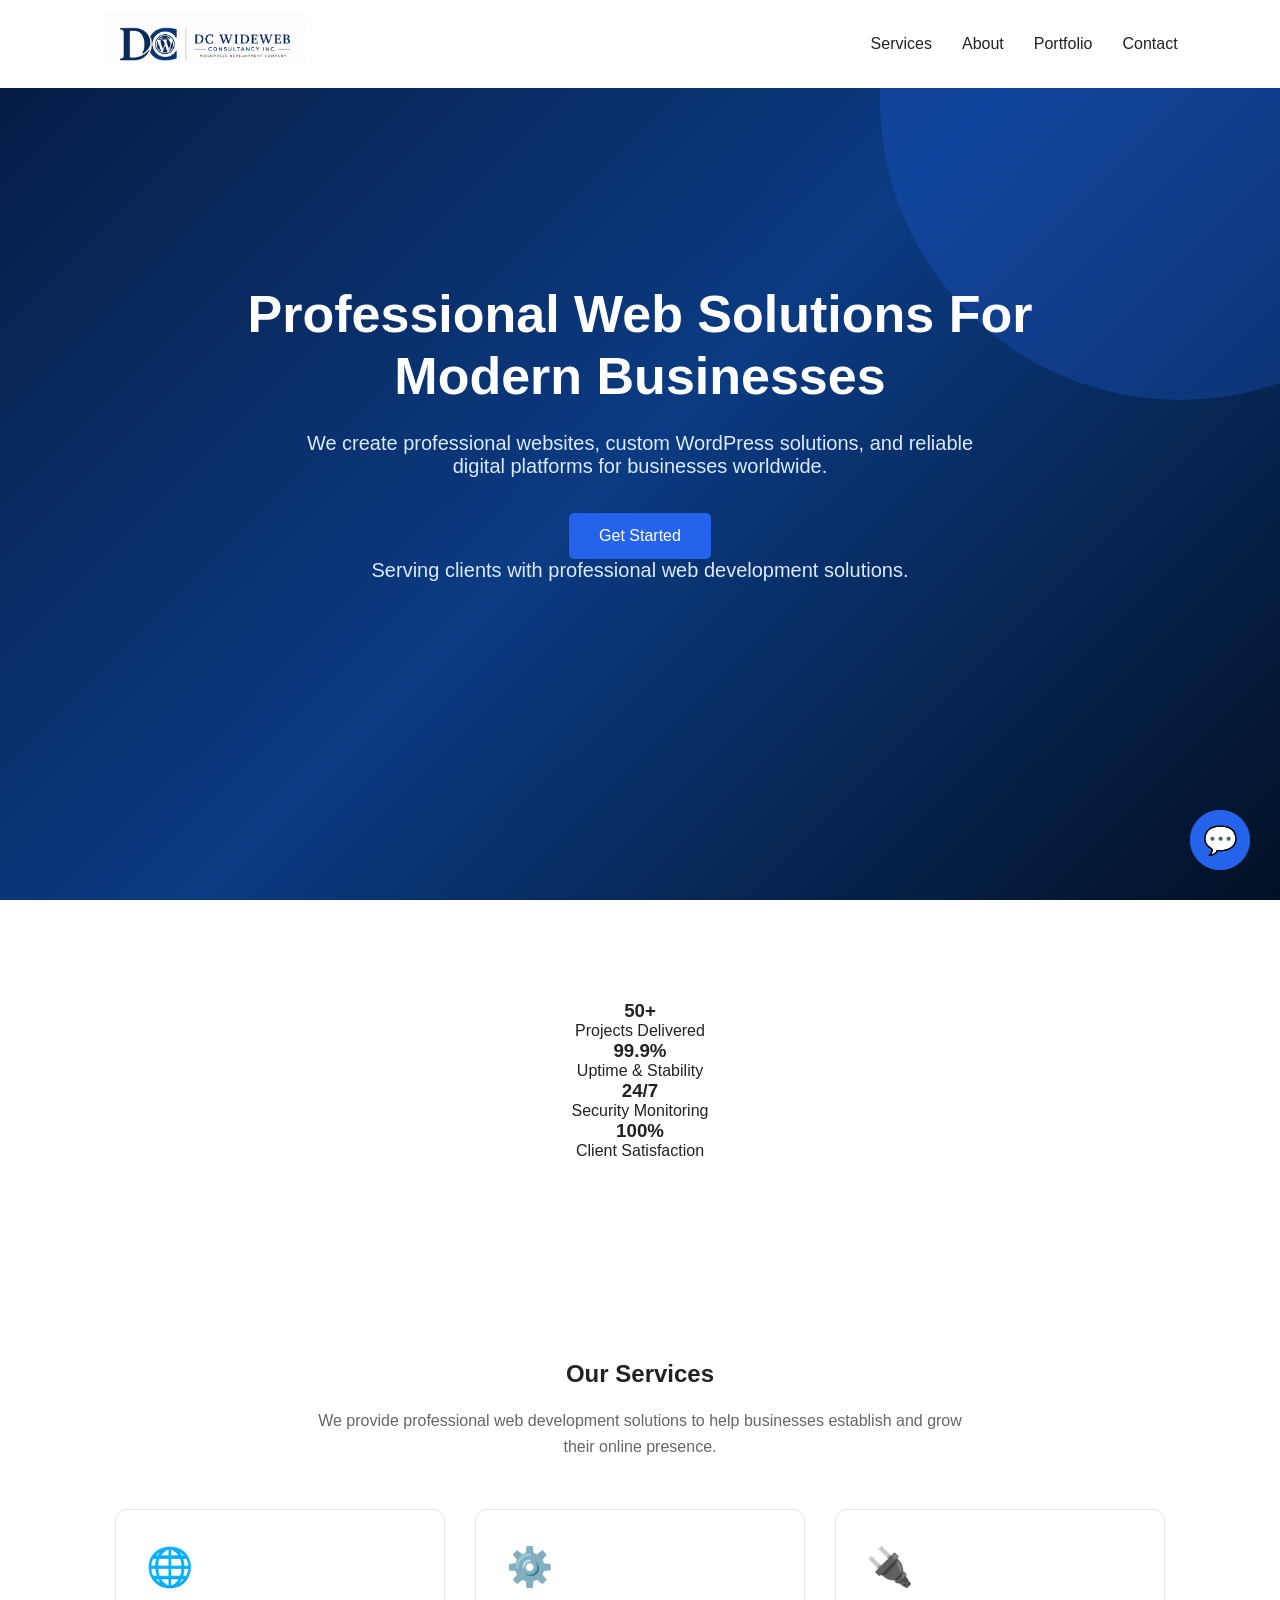
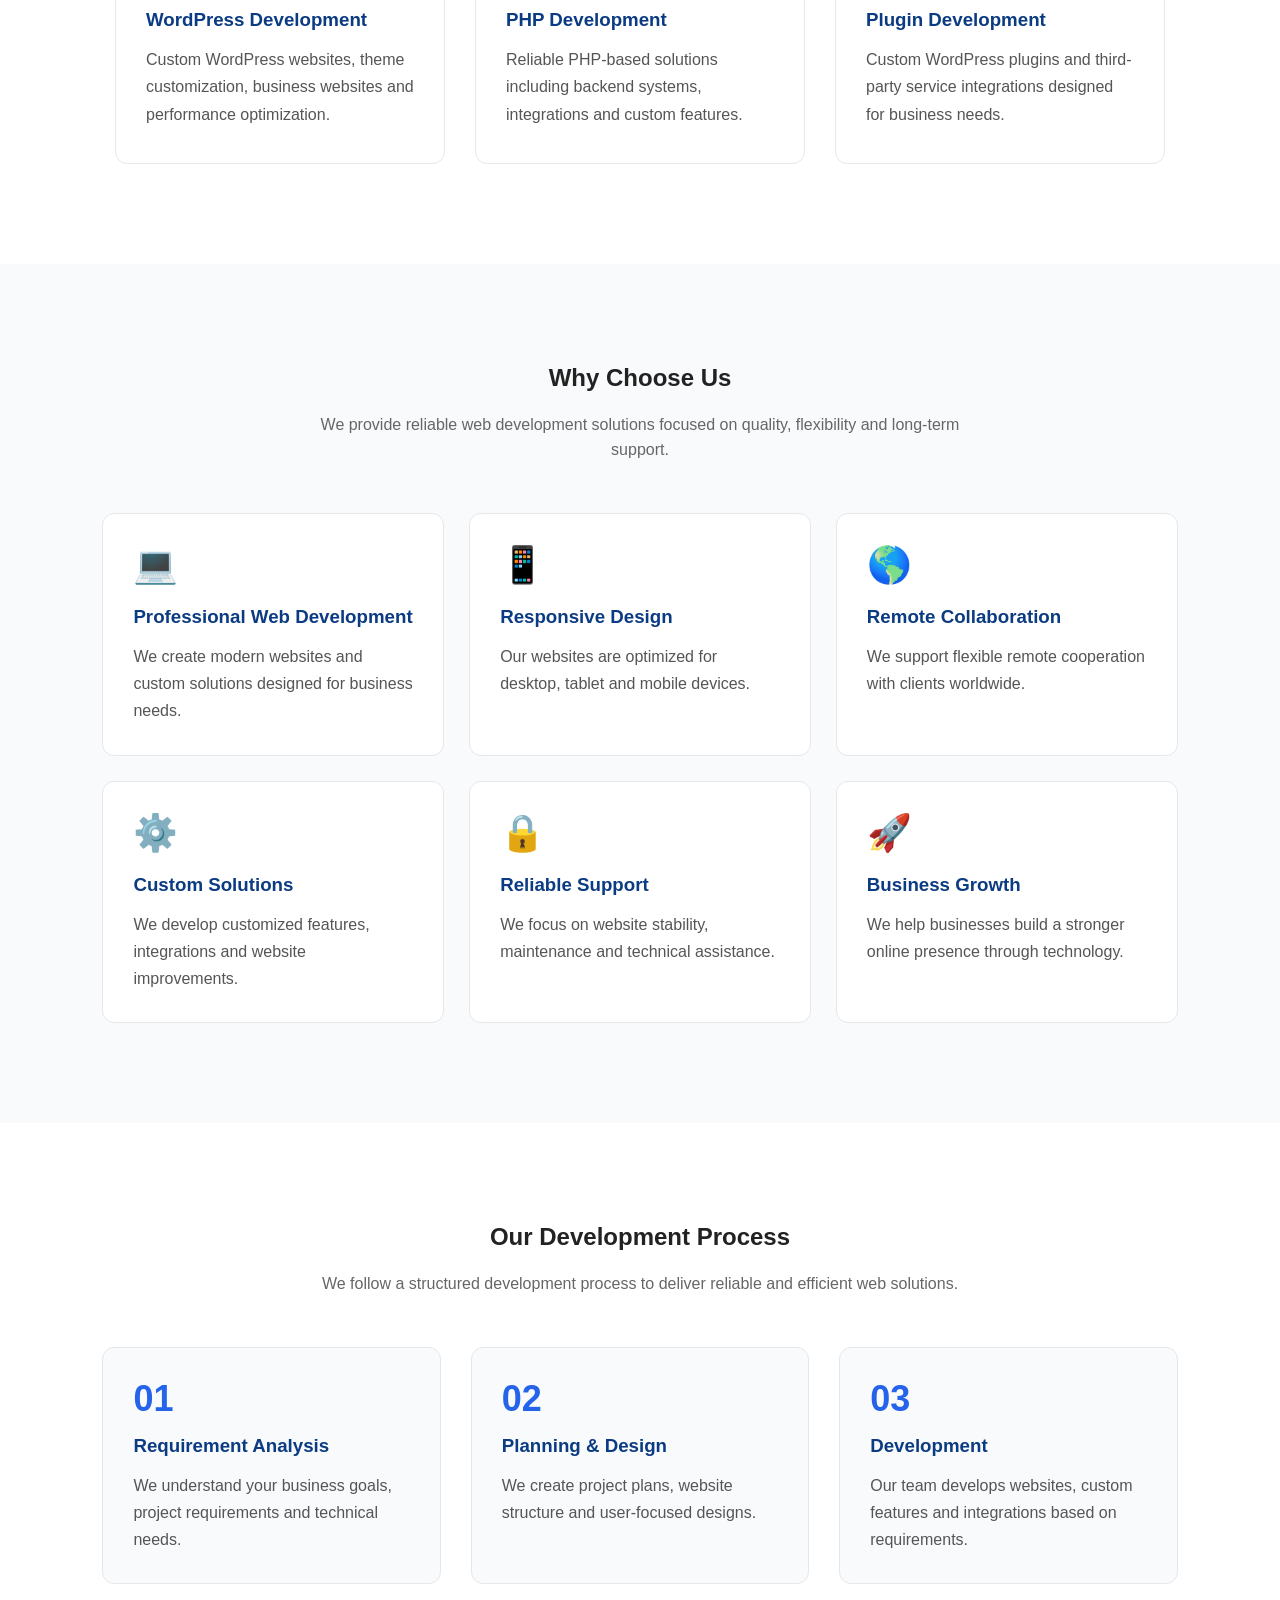
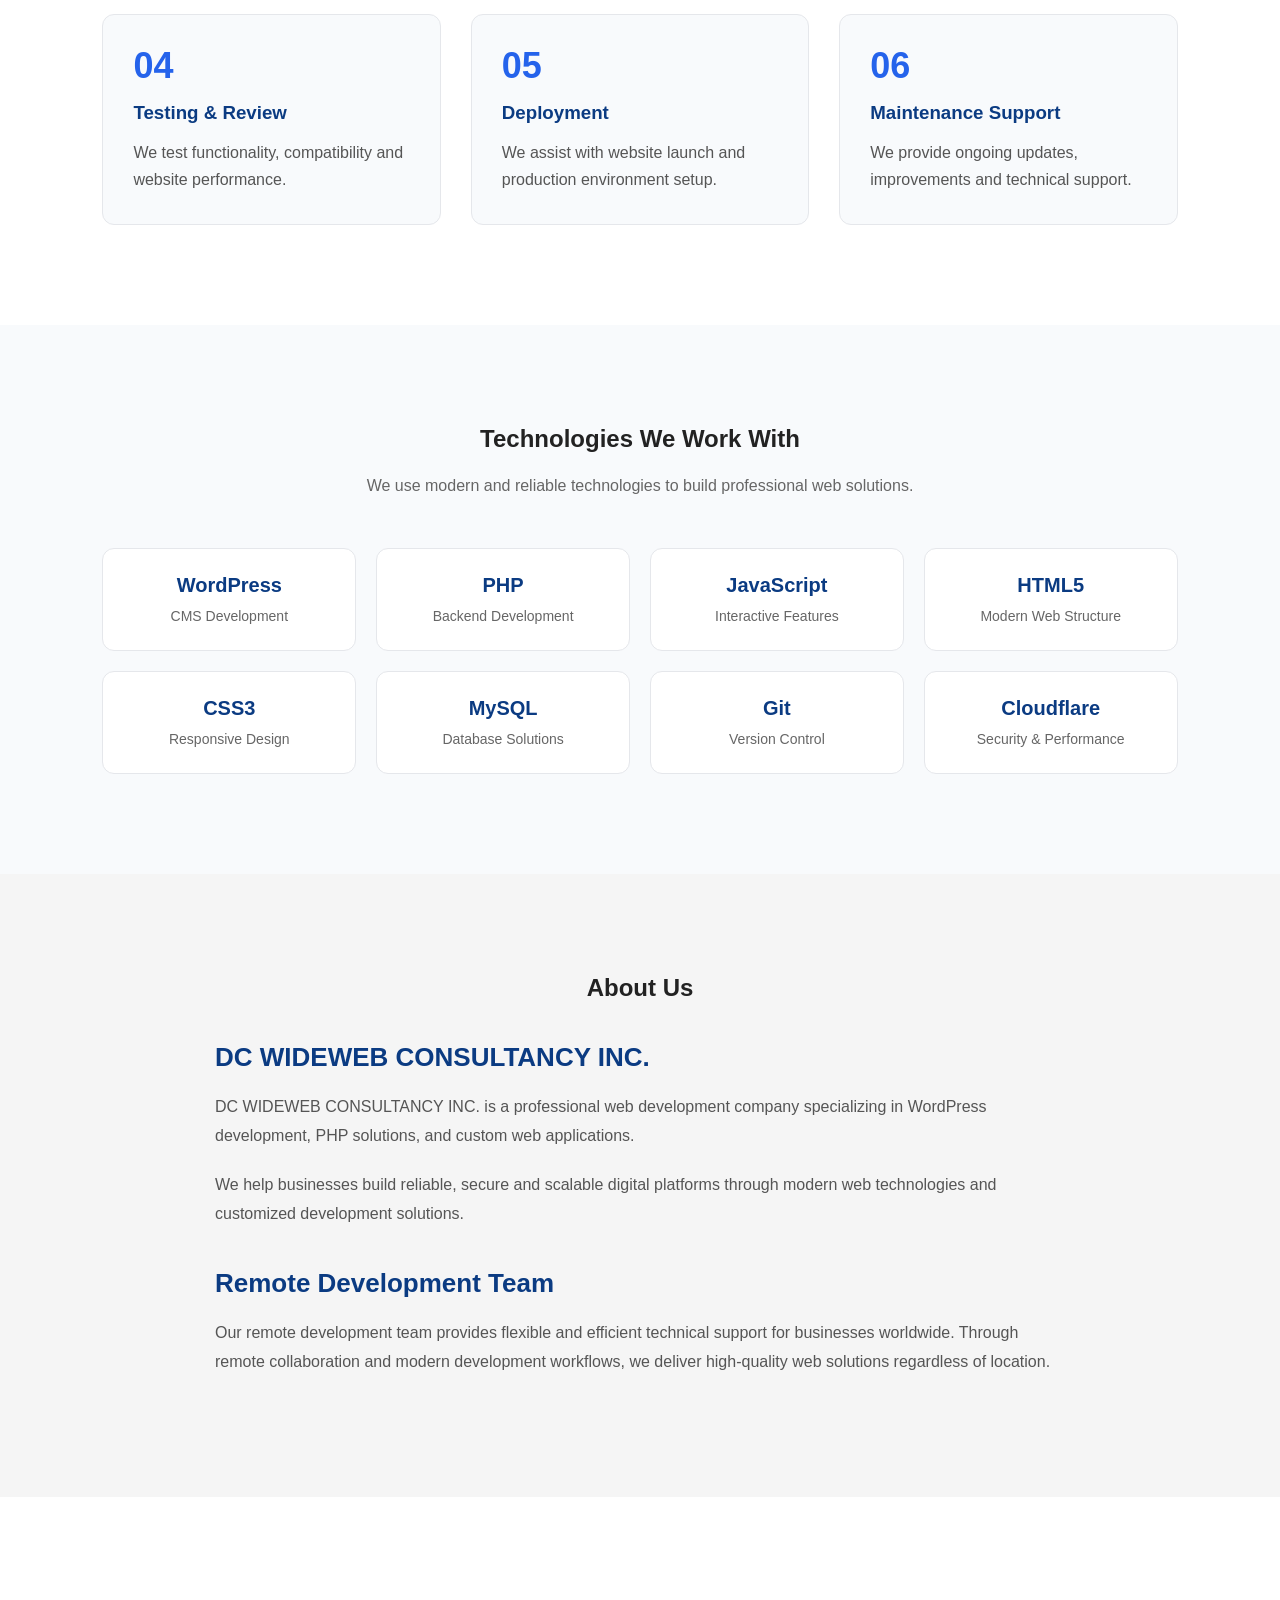
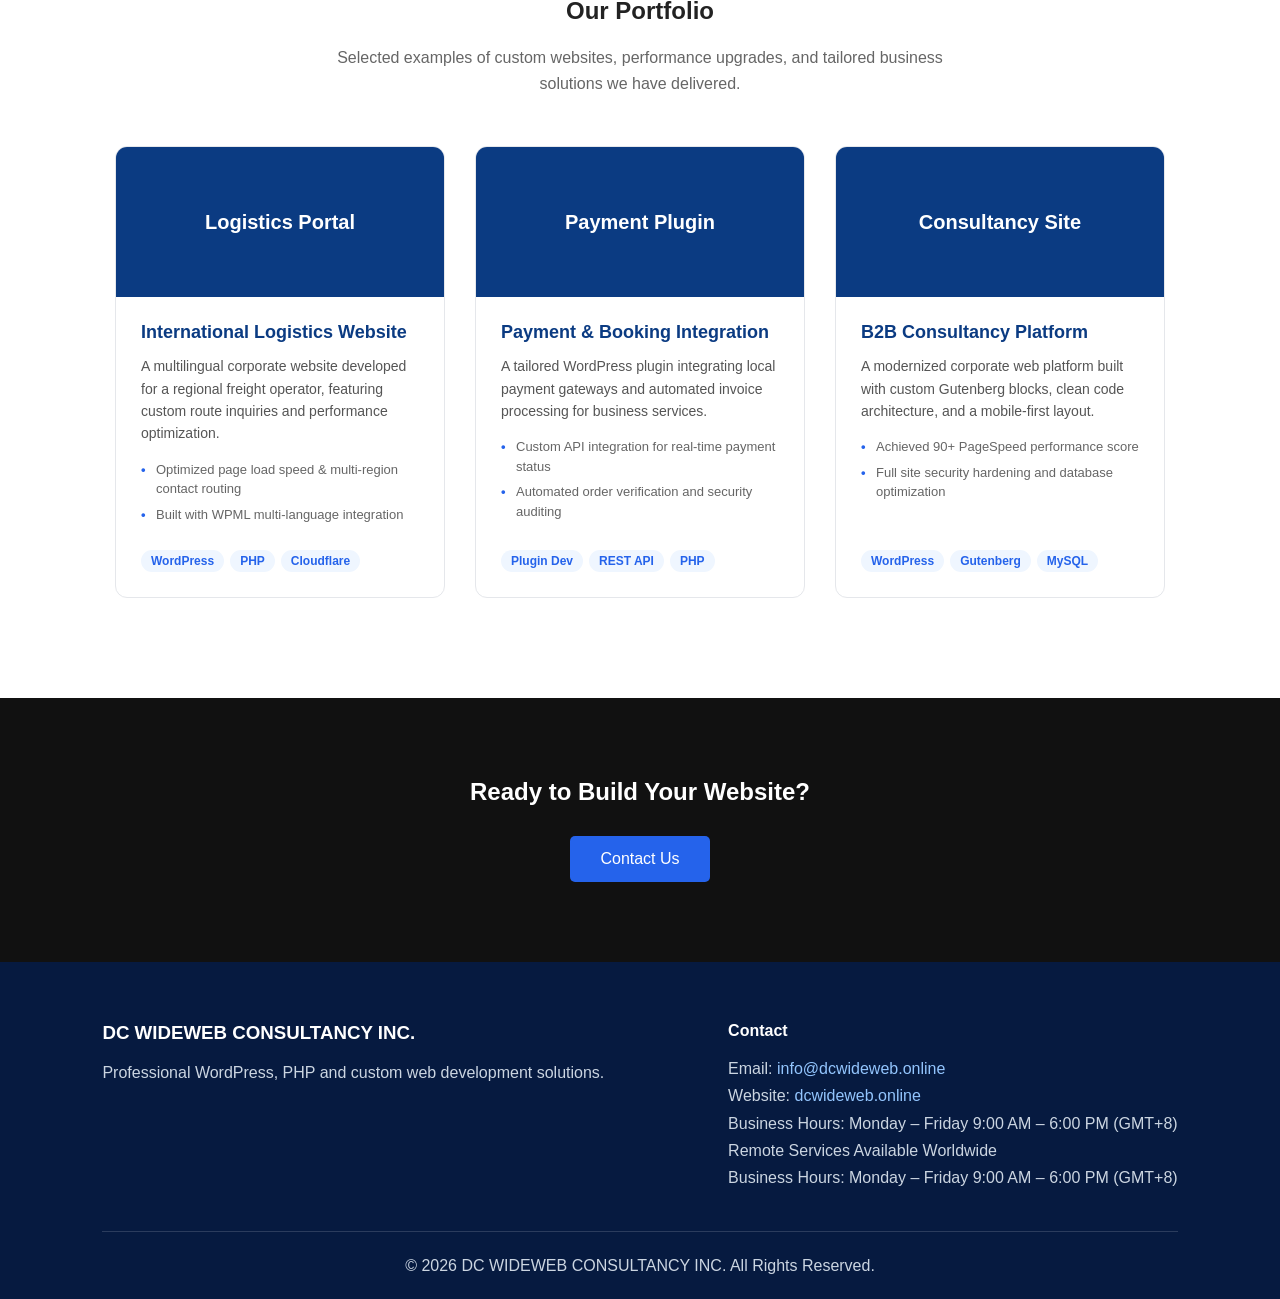
==== index.html @ d2bfaeb0 "Update index.html" ====
<!DOCTYPE html>
<html lang="en">
<head>
    <meta charset="UTF-8">
    <meta name="viewport" content="width=device-width, initial-scale=1.0">
    <title>DC WIDEWEB CONSULTANCY INC.</title>
    <link rel="icon" type="image/png" href="assets/favicon.png">
    <link rel="stylesheet" href="style.css?v=3">
</head>
<body>

    <!-- 聊天浮標按鈕 -->
    <button class="chat-button" onclick="toggleChat()" aria-label="Open Chat">💬</button>

    <!-- Chat Widget -->
    <div class="chat-box" id="chatBox">
        <div class="chat-header">
            DC WIDEWEB Support
            <span onclick="toggleChat()">&times;</span>
        </div>

        <div class="chat-body" id="chatBody">
            <div class="message bot">
                Hello! 👋<br>Welcome to DC WIDEWEB CONSULTANCY. How can we help you today?
            </div>

            <div class="quick-buttons" id="quickButtons">
                <button type="button" onclick="sendUserMessage('Website Development')">Website Development</button>
                <button type="button" onclick="sendUserMessage('WordPress Service')">WordPress Service</button>
                <button type="button" onclick="sendUserMessage('Contact Sales')">Contact Sales</button>
            </div>
        </div>

        <!-- 底部模擬輸入框 -->
        <div class="chat-input-area">
            <input type="text" id="chatInput" placeholder="Type a message..." onkeypress="handleKeyPress(event)">
            <button type="button" onclick="sendUserMessage()">Send</button>
        </div>
    </div>

    <!-- Navigation -->
<nav class="navbar">
    <div class="logo">
        <a href="https://dcwideweb.online">
            <img src="assets/logo.png" alt="DC WIDEWEB CONSULTANCY INC.">
        </a>
    </div>
    <ul>
        <li><a href="#services">Services</a></li>
        <li><a href="#about">About</a></li>
        <li><a href="#portfolio">Portfolio</a></li>
        <li><a href="#contact">Contact</a></li>
    </ul>
</nav>
<!-- 回到最上方按鈕 -->
<button id="scrollTopBtn" onclick="scrollToTop()" aria-label="Back to Top">↑</button>

<!-- 聊天浮標按鈕 -->
<button class="chat-button" onclick="toggleChat()" aria-label="Open Chat">💬</button>
    <!-- Main Content Area -->
    <main>
        <!-- Hero Section -->
        <section class="hero">
            <div class="hero-content">
                <h1>Professional Web Solutions For Modern Businesses</h1>
                <p>We create professional websites, custom WordPress solutions, and reliable digital platforms for businesses worldwide.</p>
                <a href="#contact" class="btn">Get Started</a>
                <p class="hero-note">
                    Serving clients with professional web development solutions.
                </p>
            </div>
        </section>
<!-- Stats Section -->
<section class="section stats">
    <div class="stats-container">
        <div class="stat-item">
            <h3>50+</h3>
            <p>Projects Delivered</p>
        </div>
        <div class="stat-item">
            <h3>99.9%</h3>
            <p>Uptime & Stability</p>
        </div>
        <div class="stat-item">
            <h3>24/7</h3>
            <p>Security Monitoring</p>
        </div>
        <div class="stat-item">
            <h3>100%</h3>
            <p>Client Satisfaction</p>
        </div>
    </div>
</section>
        <!-- Services Section -->
        <section id="services" class="section services">
            <h2>Our Services</h2>
            <p class="section-desc">
                We provide professional web development solutions to help businesses establish and grow their online presence.
            </p>

            <div class="cards">
                <div class="card">
                    <div class="icon">🌐</div>
                    <h3>WordPress Development</h3>
                    <p>Custom WordPress websites, theme customization, business websites and performance optimization.</p>
                </div>

                <div class="card">
                    <div class="icon">⚙️</div>
                    <h3>PHP Development</h3>
                    <p>Reliable PHP-based solutions including backend systems, integrations and custom features.</p>
                </div>

                <div class="card">
                    <div class="icon">🔌</div>
                    <h3>Plugin Development</h3>
                    <p>Custom WordPress plugins and third-party service integrations designed for business needs.</p>
                </div>
            </div>
        </section>

        <!-- Why Choose Us -->
        <section id="why-us" class="section why-us">
            <h2>Why Choose Us</h2>
            <p class="section-desc">
                We provide reliable web development solutions focused on quality, flexibility and long-term support.
            </p>

            <div class="why-cards">
                <div class="why-card">
                    <div class="why-icon">💻</div>
                    <h3>Professional Web Development</h3>
                    <p>We create modern websites and custom solutions designed for business needs.</p>
                </div>

                <div class="why-card">
                    <div class="why-icon">📱</div>
                    <h3>Responsive Design</h3>
                    <p>Our websites are optimized for desktop, tablet and mobile devices.</p>
                </div>

                <div class="why-card">
                    <div class="why-icon">🌎</div>
                    <h3>Remote Collaboration</h3>
                    <p>We support flexible remote cooperation with clients worldwide.</p>
                </div>

                <div class="why-card">
                    <div class="why-icon">⚙️</div>
                    <h3>Custom Solutions</h3>
                    <p>We develop customized features, integrations and website improvements.</p>
                </div>

                <div class="why-card">
                    <div class="why-icon">🔒</div>
                    <h3>Reliable Support</h3>
                    <p>We focus on website stability, maintenance and technical assistance.</p>
                </div>

                <div class="why-card">
                    <div class="why-icon">🚀</div>
                    <h3>Business Growth</h3>
                    <p>We help businesses build a stronger online presence through technology.</p>
                </div>
            </div>
        </section>

        <!-- Process Section -->
        <section id="process" class="section process">
            <h2>Our Development Process</h2>
            <p class="section-desc">
                We follow a structured development process to deliver reliable and efficient web solutions.
            </p>

            <div class="process-container">
                <div class="process-step">
                    <div class="process-number">01</div>
                    <h3>Requirement Analysis</h3>
                    <p>We understand your business goals, project requirements and technical needs.</p>
                </div>

                <div class="process-step">
                    <div class="process-number">02</div>
                    <h3>Planning & Design</h3>
                    <p>We create project plans, website structure and user-focused designs.</p>
                </div>

                <div class="process-step">
                    <div class="process-number">03</div>
                    <h3>Development</h3>
                    <p>Our team develops websites, custom features and integrations based on requirements.</p>
                </div>

                <div class="process-step">
                    <div class="process-number">04</div>
                    <h3>Testing & Review</h3>
                    <p>We test functionality, compatibility and website performance.</p>
                </div>

                <div class="process-step">
                    <div class="process-number">05</div>
                    <h3>Deployment</h3>
                    <p>We assist with website launch and production environment setup.</p>
                </div>

                <div class="process-step">
                    <div class="process-number">06</div>
                    <h3>Maintenance Support</h3>
                    <p>We provide ongoing updates, improvements and technical support.</p>
                </div>
            </div>
        </section>

        <!-- Technology Section -->
        <section id="technology" class="section technology">
            <h2>Technologies We Work With</h2>
            <p class="section-desc">
                We use modern and reliable technologies to build professional web solutions.
            </p>

            <div class="tech-container">
                <div class="tech-item">
                    <strong>WordPress</strong>
                    <span>CMS Development</span>
                </div>
                <div class="tech-item">
                    <strong>PHP</strong>
                    <span>Backend Development</span>
                </div>
                <div class="tech-item">
                    <strong>JavaScript</strong>
                    <span>Interactive Features</span>
                </div>
                <div class="tech-item">
                    <strong>HTML5</strong>
                    <span>Modern Web Structure</span>
                </div>
                <div class="tech-item">
                    <strong>CSS3</strong>
                    <span>Responsive Design</span>
                </div>
                <div class="tech-item">
                    <strong>MySQL</strong>
                    <span>Database Solutions</span>
                </div>
                <div class="tech-item">
                    <strong>Git</strong>
                    <span>Version Control</span>
                </div>
                <div class="tech-item">
                    <strong>Cloudflare</strong>
                    <span>Security & Performance</span>
                </div>
            </div>
        </section>

        <!-- About Section -->
        <section id="about" class="section about">
            <h2>About Us</h2>
            <div class="about-content">
                <h3>DC WIDEWEB CONSULTANCY INC.</h3>
                <p>DC WIDEWEB CONSULTANCY INC. is a professional web development company specializing in WordPress development, PHP solutions, and custom web applications.</p>
                <p>We help businesses build reliable, secure and scalable digital platforms through modern web technologies and customized development solutions.</p>

                <h3 class="remote-title">Remote Development Team</h3>
                <p>Our remote development team provides flexible and efficient technical support for businesses worldwide. Through remote collaboration and modern development workflows, we deliver high-quality web solutions regardless of location.</p>
            </div>
        </section>

        <!-- Portfolio Section -->
        <section id="portfolio" class="section portfolio">
            <h2>Our Portfolio</h2>
            <p class="section-desc">Selected examples of custom websites, performance upgrades, and tailored business solutions we have delivered.</p>

            <div class="portfolio-cards">
                <!-- Project 1 -->
                <div class="portfolio-card">
                    <div class="portfolio-image">Logistics Portal</div>
                    <div class="portfolio-content">
                        <h3>International Logistics Website</h3>
                        <p>A multilingual corporate website developed for a regional freight operator, featuring custom route inquiries and performance optimization.</p>
                        <ul class="portfolio-highlights">
                            <li>Optimized page load speed & multi-region contact routing</li>
                            <li>Built with WPML multi-language integration</li>
                        </ul>
                        <div class="portfolio-tags">
                            <span>WordPress</span>
                            <span>PHP</span>
                            <span>Cloudflare</span>
                        </div>
                    </div>
                </div>

                <!-- Project 2 -->
                <div class="portfolio-card">
                    <div class="portfolio-image">Payment Plugin</div>
                    <div class="portfolio-content">
                        <h3>Payment & Booking Integration</h3>
                        <p>A tailored WordPress plugin integrating local payment gateways and automated invoice processing for business services.</p>
                        <ul class="portfolio-highlights">
                            <li>Custom API integration for real-time payment status</li>
                            <li>Automated order verification and security auditing</li>
                        </ul>
                        <div class="portfolio-tags">
                            <span>Plugin Dev</span>
                            <span>REST API</span>
                            <span>PHP</span>
                        </div>
                    </div>
                </div>

                <!-- Project 3 -->
                <div class="portfolio-card">
                    <div class="portfolio-image">Consultancy Site</div>
                    <div class="portfolio-content">
                        <h3>B2B Consultancy Platform</h3>
                        <p>A modernized corporate web platform built with custom Gutenberg blocks, clean code architecture, and a mobile-first layout.</p>
                        <ul class="portfolio-highlights">
                            <li>Achieved 90+ PageSpeed performance score</li>
                            <li>Full site security hardening and database optimization</li>
                        </ul>
                        <div class="portfolio-tags">
                            <span>WordPress</span>
                            <span>Gutenberg</span>
                            <span>MySQL</span>
                        </div>
                    </div>
                </div>
            </div>
        </section>

        <!-- Contact CTA Section -->
        <section id="contact" class="cta">
            <h2>Ready to Build Your Website?</h2>
            <a href="mailto:info@dcwideweb.online" class="btn">Contact Us</a>
        </section>
    </main>

    <!-- Footer -->
    <footer class="footer">
        <div class="footer-content">
            <div class="footer-company">
                <h3>DC WIDEWEB CONSULTANCY INC.</h3>
                <p>Professional WordPress, PHP and custom web development solutions.</p>
            </div>

            <div class="footer-contact">
                <h4>Contact</h4>
                <p>Email: <a href="mailto:info@dcwideweb.online">info@dcwideweb.online</a></p>
                <p>Website: <a href="https://dcwideweb.online">dcwideweb.online</a></p>
                <p>Business Hours: Monday – Friday 9:00 AM – 6:00 PM (GMT+8)</p>
                <p>Remote Services Available Worldwide</p>
                <p style="white-space: nowrap;">Business Hours: Monday – Friday 9:00 AM – 6:00 PM (GMT+8)</p>
            </div>
        </div>

        <div class="footer-bottom">
            <p>© 2026 DC WIDEWEB CONSULTANCY INC. All Rights Reserved.</p>
        </div>
    </footer>

    <script src="script.js?v=2"></script>
</body>
</html>
---- style.css ----
/* ==========================================
   1. Base & Reset Styles
   ========================================== */
* {
    margin: 0;
    padding: 0;
    box-sizing: border-box;
    font-family: Arial, sans-serif;
}

body {
    color: #222;
}

/* ==========================================
   2. Components & Buttons
   ========================================== */
.btn {
    display: inline-block;
    padding: 14px 30px;
    background: #2563eb;
    color: white;
    text-decoration: none;
    border-radius: 5px;
}

/* ==========================================
   3. Header & Navigation
   ========================================== */
.navbar {
    position: fixed;
    top: 0;
    width: 100%;
    display: flex;
    justify-content: space-between;
    align-items: center;
    padding: 12px 8%;
    background: white;
    z-index: 1000;
}

.logo {
    display: flex;
    align-items: center;
    font-weight: bold;
}

.logo img {
    height: 60px;
    width: auto;
}

.logo img:hover {
    opacity: 0.8;
}

.navbar ul {
    display: flex;
    gap: 30px;
    list-style: none;
}

.navbar a {
    text-decoration: none;
    color: #222;
}

/* ==========================================
   4. Hero Section
   ========================================== */
.hero {
    height: 100vh;
    background: linear-gradient(
        135deg,
        #061a40 0%,
        #0b3b82 50%,
        #021024 100%
    );
    display: flex;
    align-items: center;
    justify-content: center;
    text-align: center;
    color: white;
    position: relative;
    overflow: hidden;
}

.hero::before {
    content: "";
    position: absolute;
    width: 600px;
    height: 600px;
    background: rgba(37, 99, 235, 0.25);
    border-radius: 50%;
    top: -200px;
    right: -200px;
}

.hero-content {
    position: relative;
    z-index: 2;
    max-width: 900px;
}

.hero h1 {
    font-size: 52px;
    line-height: 1.2;
    margin-bottom: 25px;
}

.hero p {
    font-size: 20px;
    color: #dbeafe;
    max-width: 700px;
    margin: 0 auto 35px;
}

.hero-note {
    margin-top: 25px;
    font-size: 14px;
    color: #cbd5e1;
}

/* ==========================================
   5. General Section Layout
   ========================================== */
.section {
    padding: 100px 8%;
    text-align: center;
}

.section-desc {
    max-width: 650px;
    margin: 20px auto 0;
    color: #666;
    line-height: 1.6;
}

/* ==========================================
   6. Services Section
   ========================================== */
.cards {
    display: flex;
    gap: 30px;
    justify-content: center;
    margin-top: 50px;
}

.card {
    width: 100%;
    max-width: 330px;
    padding: 35px 30px;
    background: white;
    border-radius: 12px;
    border: 1px solid #e5e7eb;
    text-align: left;
    transition: transform 0.3s, box-shadow 0.3s;
}

.card:hover {
    transform: translateY(-8px);
    box-shadow: 0 15px 35px rgba(0, 0, 0, 0.12);
}

.icon {
    font-size: 38px;
    margin-bottom: 20px;
}

.card h3 {
    margin-bottom: 15px;
    color: #0b3b82;
}

.card p {
    color: #555;
    line-height: 1.7;
}

/* ==========================================
   7. Why Choose Us Section
   ========================================== */
.why-us {
    background: #f8fafc;
}

.why-cards {
    display: grid;
    grid-template-columns: repeat(3, 1fr);
    gap: 25px;
    margin-top: 50px;
}

.why-card {
    background: white;
    padding: 30px;
    border-radius: 12px;
    border: 1px solid #e5e7eb;
    text-align: left;
    transition: transform 0.3s, box-shadow 0.3s;
}

.why-card:hover {
    transform: translateY(-6px);
    box-shadow: 0 12px 30px rgba(0, 0, 0, 0.1);
}

.why-icon {
    font-size: 36px;
    margin-bottom: 20px;
}

.why-card h3 {
    color: #0b3b82;
    margin-bottom: 15px;
}

.why-card p {
    color: #555;
    line-height: 1.7;
}

/* ==========================================
   8. Process Section
   ========================================== */
.process {
    background: white;
}

.process-container {
    display: grid;
    grid-template-columns: repeat(3, 1fr);
    gap: 30px;
    margin-top: 50px;
}

.process-step {
    position: relative;
    padding: 30px;
    background: #f8fafc;
    border-radius: 12px;
    border: 1px solid #e5e7eb;
    text-align: left;
}

.process-number {
    font-size: 36px;
    font-weight: bold;
    color: #2563eb;
    margin-bottom: 15px;
}

.process-step h3 {
    color: #0b3b82;
    margin-bottom: 15px;
}

.process-step p {
    color: #555;
    line-height: 1.7;
}

/* ==========================================
   9. Technology Section
   ========================================== */
.technology {
    background: #f8fafc;
}

.tech-container {
    display: grid;
    grid-template-columns: repeat(4, 1fr);
    gap: 20px;
    margin-top: 50px;
}

.tech-item {
    background: white;
    padding: 25px;
    border-radius: 12px;
    border: 1px solid #e5e7eb;
    text-align: center;
    transition: transform 0.3s, box-shadow 0.3s;
}

.tech-item:hover {
    transform: translateY(-5px);
    box-shadow: 0 10px 25px rgba(0, 0, 0, 0.1);
}

.tech-item strong {
    display: block;
    font-size: 20px;
    color: #0b3b82;
    margin-bottom: 10px;
}

.tech-item span {
    color: #666;
    font-size: 14px;
}

/* ==========================================
   10. About Section
   ========================================== */
.about {
    background: #f5f5f5;
}

.about-content {
    max-width: 850px;
    margin: 40px auto 0;
    text-align: left;
}

.about-content h3 {
    color: #0b3b82;
    margin-bottom: 20px;
    font-size: 26px;
}

.about-content p {
    color: #555;
    line-height: 1.8;
    margin-bottom: 20px;
}

.remote-title {
    margin-top: 40px;
}

/* ==========================================
   11. Portfolio Section
   ========================================== */
.portfolio-cards {
    display: flex;
    gap: 30px;
    justify-content: center;
    margin-top: 50px;
}

.portfolio-card {
    width: 100%;
    max-width: 330px;
    background: white;
    border-radius: 12px;
    overflow: hidden;
    border: 1px solid #e5e7eb;
    display: flex;
    flex-direction: column;
    transition: transform 0.3s, box-shadow 0.3s;
}

.portfolio-card:hover {
    transform: translateY(-8px);
    box-shadow: 0 15px 35px rgba(0, 0, 0, 0.12);
}

.portfolio-image {
    height: 150px;
    background: #0b3b82;
    color: white;
    display: flex;
    align-items: center;
    justify-content: center;
    font-size: 20px;
    font-weight: bold;
}

.portfolio-content {
    padding: 25px;
    text-align: left;
    display: flex;
    flex-direction: column;
    flex-grow: 1;
}

.portfolio-content h3 {
    margin-bottom: 12px;
    color: #0b3b82;
    font-size: 18px;
}

.portfolio-content p {
    color: #555;
    line-height: 1.6;
    font-size: 14px;
    margin-bottom: 15px;
}

.portfolio-highlights {
    list-style: none;
    margin-bottom: 20px;
    padding-left: 0;
}

.portfolio-highlights li {
    font-size: 13px;
    color: #666;
    line-height: 1.5;
    position: relative;
    padding-left: 15px;
    margin-bottom: 6px;
}

.portfolio-highlights li::before {
    content: "•";
    color: #2563eb;
    font-weight: bold;
    position: absolute;
    left: 0;
}

.portfolio-tags {
    margin-top: auto;
    display: flex;
    flex-wrap: wrap;
    gap: 6px;
}

.portfolio-tags span {
    display: inline-block;
    padding: 4px 10px;
    background: #eff6ff;
    color: #2563eb;
    border-radius: 15px;
    font-size: 12px;
    font-weight: bold;
}

/* 手機版適應 */
@media (max-width: 768px) {
    .portfolio-cards {
        flex-direction: column;
        align-items: center;
    }
}

/* RWD 適應 */
@media (max-width: 992px) {
    .portfolio-cards {
        grid-template-columns: 1fr;
    }
}

/* ==========================================
   12. FAQ Section
   ========================================== */
.faq {
    background: #f8fafc;
}

.faq-item {
    max-width: 850px;
    margin: 25px auto;
    background: white;
    padding: 25px;
    border-radius: 10px;
    text-align: left;
    border: 1px solid #e5e7eb;
}

.faq-item h3 {
    color: #0b3b82;
    margin-bottom: 12px;
}

.faq-item p {
    color: #555;
    line-height: 1.7;
}

/* ==========================================
   13. CTA & Footer
   ========================================== */
.cta {
    padding: 80px;
    text-align: center;
    background: #111;
    color: white;
}

.cta h2 {
    margin-bottom: 30px;
}

.footer {
    background: #061a40;
    color: white;
    padding: 60px 8% 20px;
}

.footer-content {
    display: flex;
    justify-content: space-between;
    gap: 50px;
    max-width: 1100px;
    margin: auto;
}

.footer h3,
.footer h4 {
    margin-bottom: 15px;
}

.footer p {
    color: #cbd5e1;
    line-height: 1.7;
}

.footer a {
    color: #93c5fd;
    text-decoration: none;
}

.footer a:hover {
    text-decoration: underline;
}

.footer-bottom {
    margin-top: 40px;
    padding-top: 20px;
    border-top: 1px solid rgba(255, 255, 255, 0.15);
    text-align: center;
}
/* ==========================================
   Back to Top Button (Aligned with Chat)
   ========================================== */
#scrollTopBtn {
    position: fixed;
    right: 30px;        /* 與聊天按鈕對齊右邊緣 */
    bottom: 100px;      /* 位於聊天按鈕 (bottom: 30px) 的正上方 */
    width: 60px;        /* 保持與聊天按鈕一樣的寬高，視覺更一致 */
    height: 60px;
    border-radius: 50%;
    background: #0b3b82;
    color: white;
    border: none;
    font-size: 22px;
    font-weight: bold;
    cursor: pointer;
    z-index: 9998;
    display: none;      /* 預設隱藏 */
    align-items: center;
    justify-content: center;
    box-shadow: 0 4px 12px rgba(0, 0, 0, 0.15);
    transition: background 0.3s, transform 0.2s;
}

#scrollTopBtn:hover {
    background: #2563eb;
    transform: translateY(-3px);
}
/* ==========================================
   14. Chat Widget
   ========================================== */
.chat-button {
    position: fixed;
    right: 30px;
    bottom: 30px;
    width: 60px;
    height: 60px;
    border-radius: 50%;
    background: #2563eb;
    color: white;
    border: none;
    display: flex;
    align-items: center;
    justify-content: center;
    font-size: 28px;
    cursor: pointer;
    z-index: 9999;
}

.chat-box {
    position: fixed;
    right: 30px;
    bottom: 100px;
    width: 330px;
    background: white;
    border-radius: 12px;
    box-shadow: 0 10px 30px rgba(0, 0, 0, 0.2);
    display: none;
    overflow: hidden;
    z-index: 9999;
}

.chat-header {
    background: #2563eb;
    color: white;
    padding: 15px;
    font-weight: bold;
    display: flex;
    justify-content: space-between;
}

.chat-header span {
    cursor: pointer;
    font-size: 20px;
}

.chat-body {
    padding: 20px;
}

.message {
    padding: 12px;
    border-radius: 10px;
    margin-bottom: 12px;
    font-size: 14px;
}

.bot {
    background: #f1f5f9;
}

.quick-buttons button {
    width: 100%;
    padding: 10px;
    margin-top: 8px;
    border: 1px solid #ddd;
    background: white;
    cursor: pointer;
    border-radius: 6px;
}

.quick-buttons button:hover {
    background: #f3f4f6;
}
/* 聊天對話區域滾動設定 */
.chat-body {
    padding: 15px;
    max-height: 280px;
    overflow-y: auto;
    display: flex;
    flex-direction: column;
    gap: 10px;
}

/* 使用者發送的訊息（右側藍底） */
.message.user {
    background: #2563eb;
    color: white;
    align-self: flex-end;
    border-bottom-right-radius: 2px;
    max-width: 80%;
}

/* 客服機器人回覆（左側灰底） */
.message.bot {
    background: #f1f5f9;
    color: #333;
    align-self: flex-start;
    border-bottom-left-radius: 2px;
    max-width: 85%;
    line-height: 1.5;
}

/* 底部輸入區域 */
.chat-input-area {
    display: flex;
    padding: 10px;
    border-top: 1px solid #e5e7eb;
    background: #fff;
}

.chat-input-area input {
    flex: 1;
    padding: 8px 12px;
    border: 1px solid #ddd;
    border-radius: 4px;
    outline: none;
    font-size: 13px;
}

.chat-input-area button {
    margin-left: 6px;
    padding: 8px 12px;
    background: #2563eb;
    color: white;
    border: none;
    border-radius: 4px;
    cursor: pointer;
    font-size: 13px;
}

.chat-input-area button:hover {
    background: #1d4ed8;
}
/* ==========================================
   15. Media Queries (Mobile Responsive)
   ========================================== */
@media (max-width: 768px) {
    .navbar ul {
        display: none;
    }

    .hero h1 {
        font-size: 35px;
    }

    .cards,
    .portfolio-cards {
        flex-direction: column;
        align-items: center;
    }

    .why-cards,
    .process-container,
    .tech-container {
        grid-template-columns: 1fr;
    }

    .footer-content {
        flex-direction: column;
    }
}
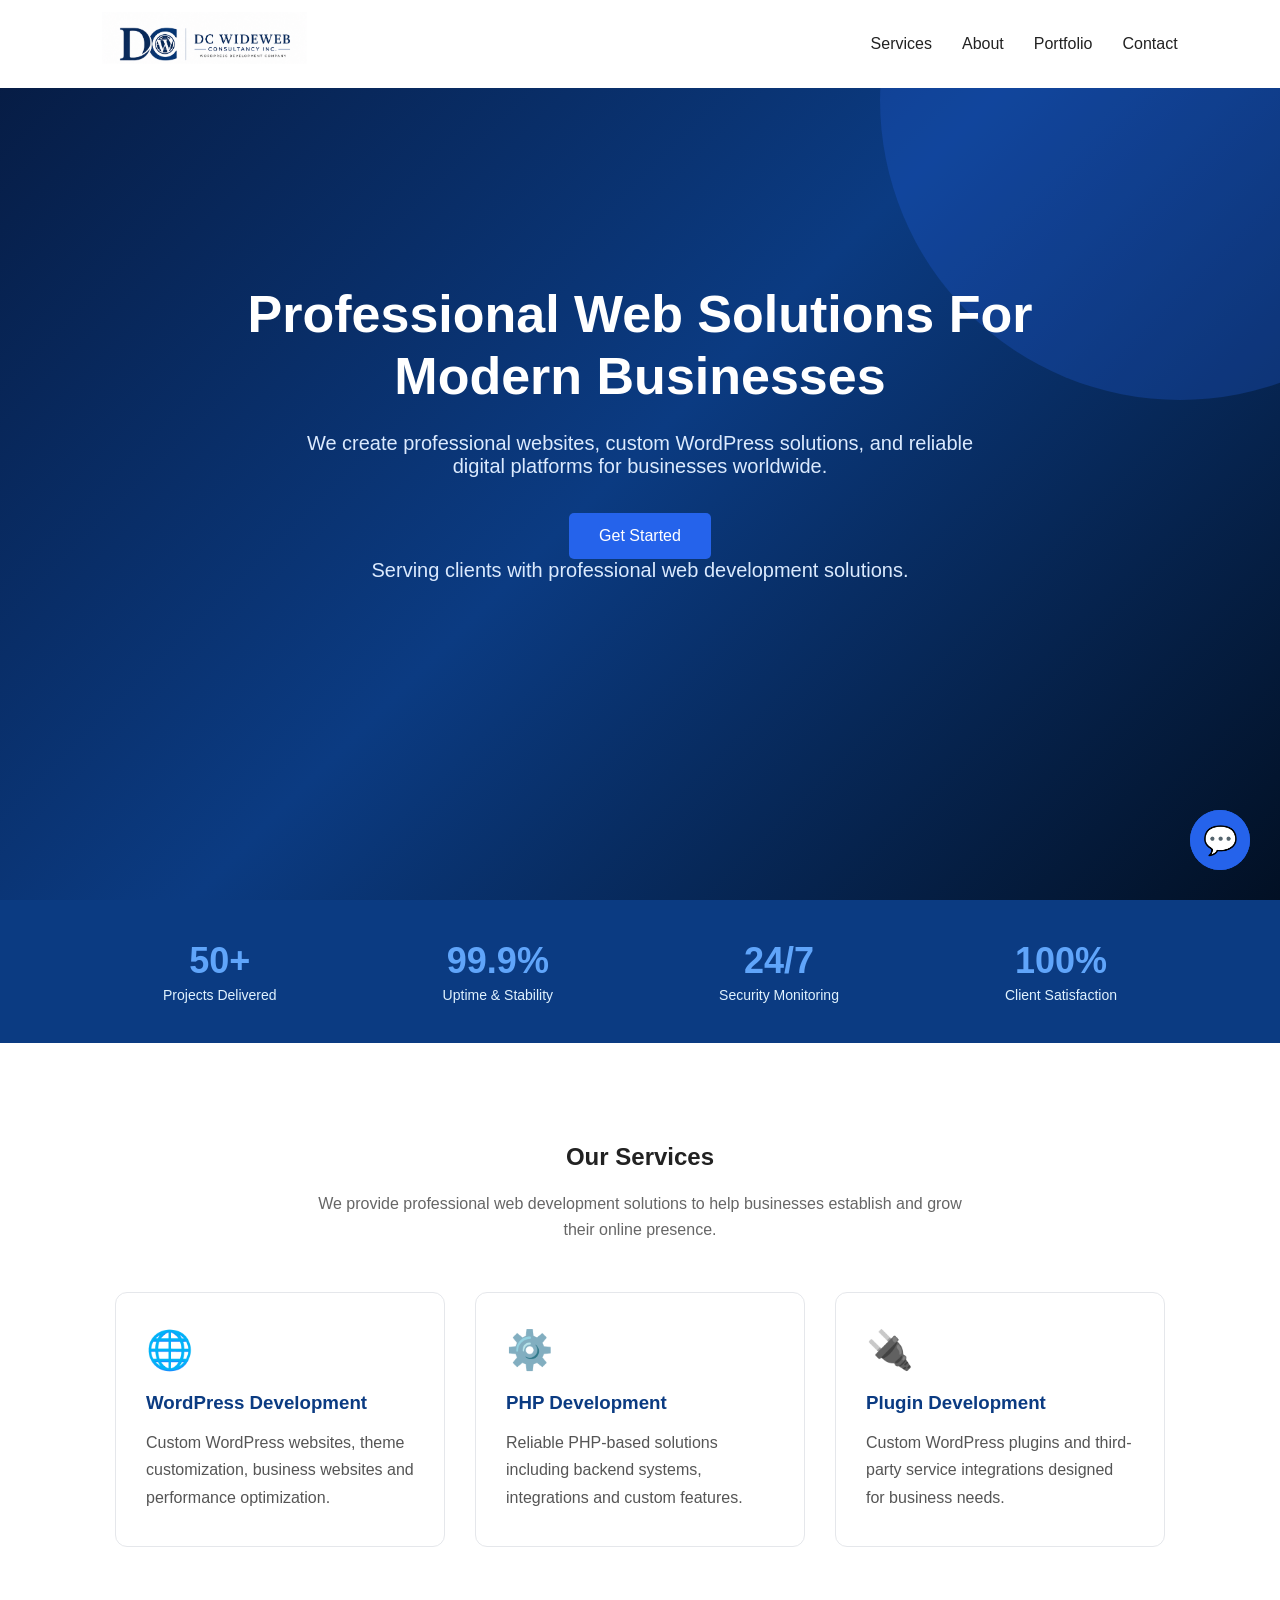
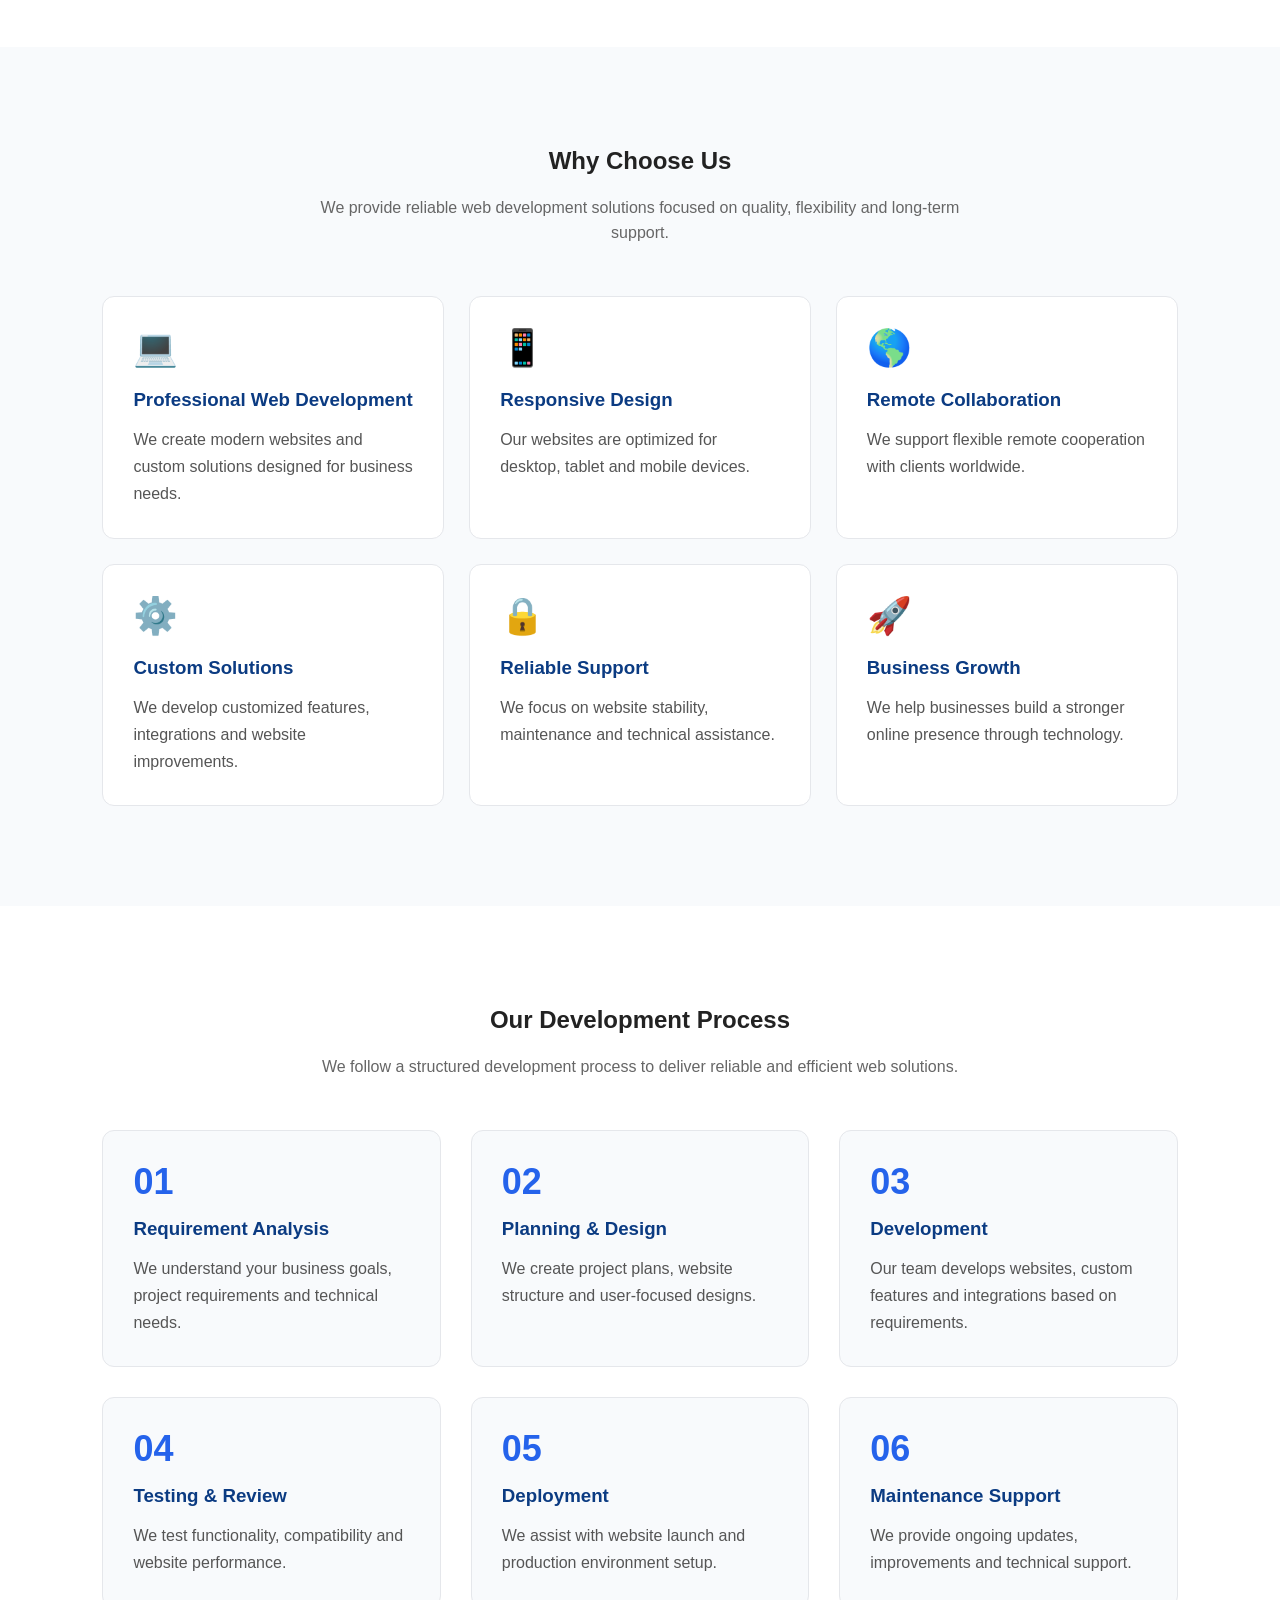
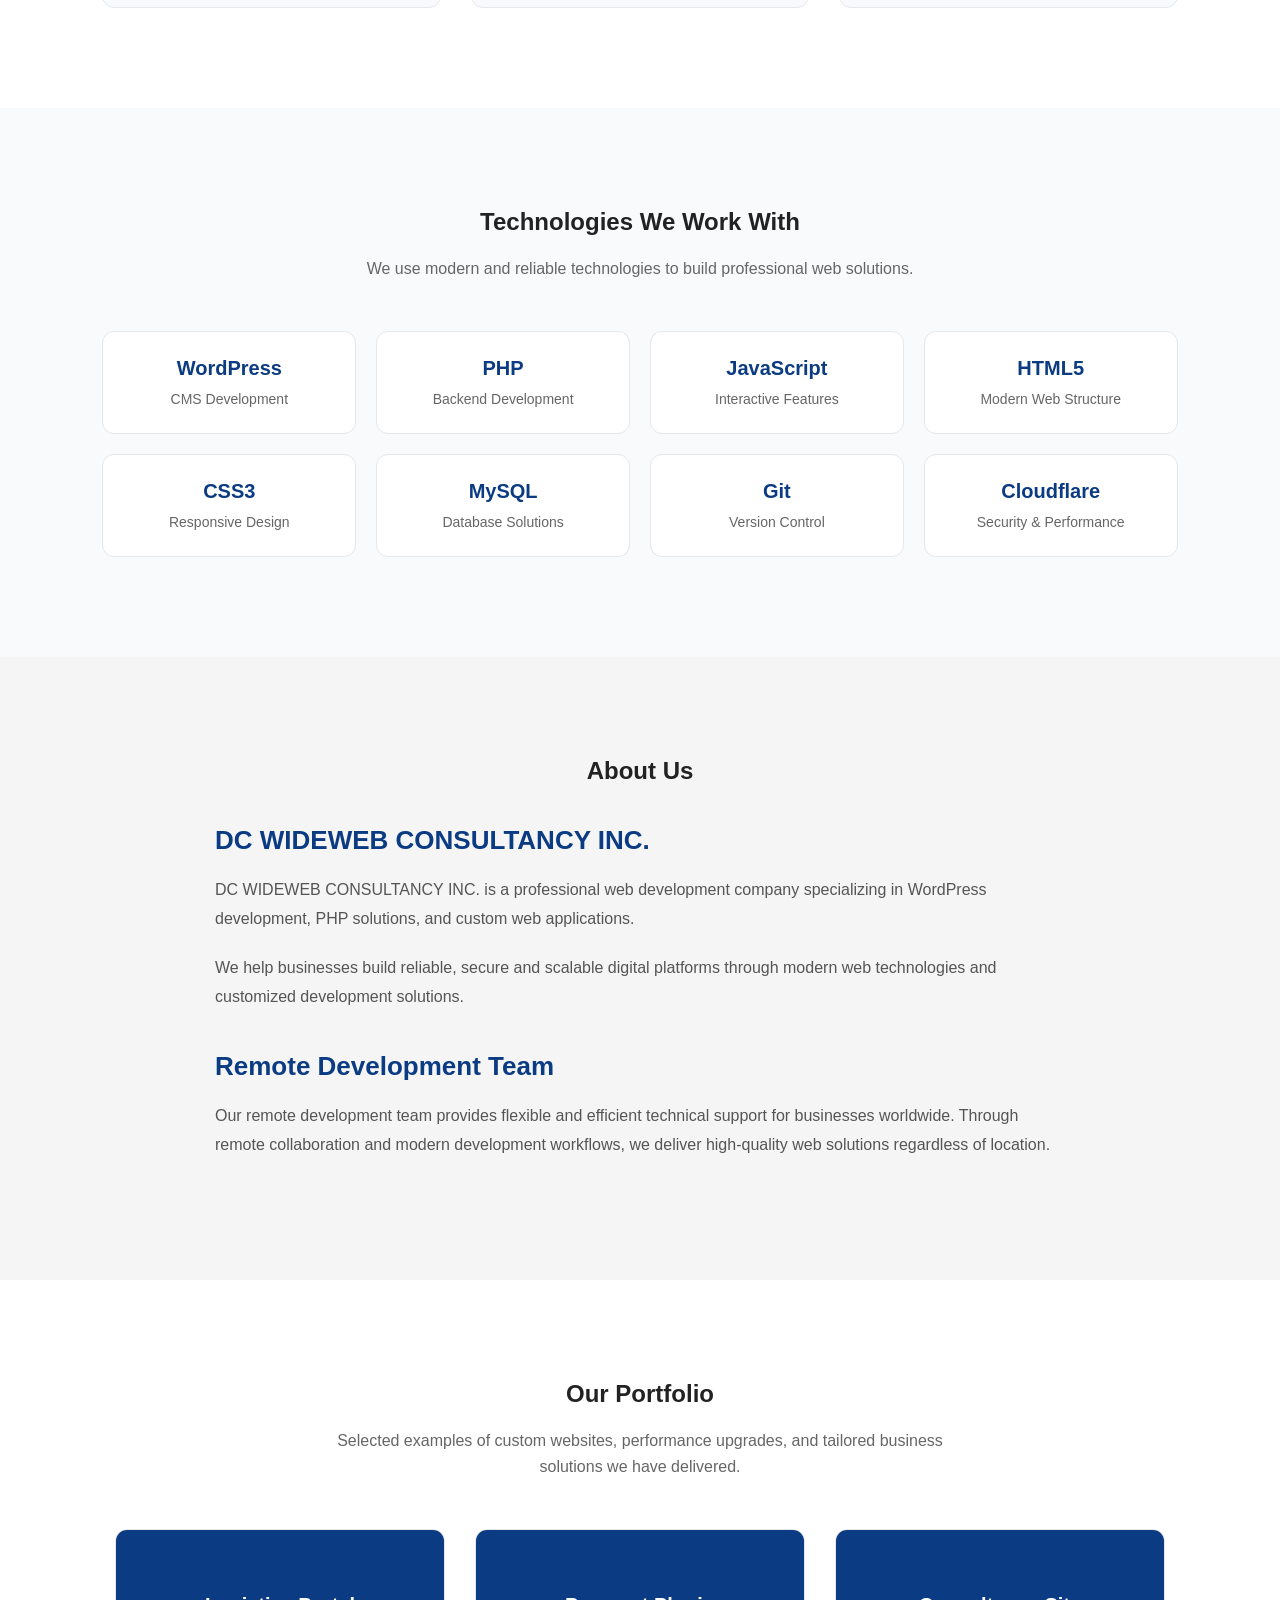
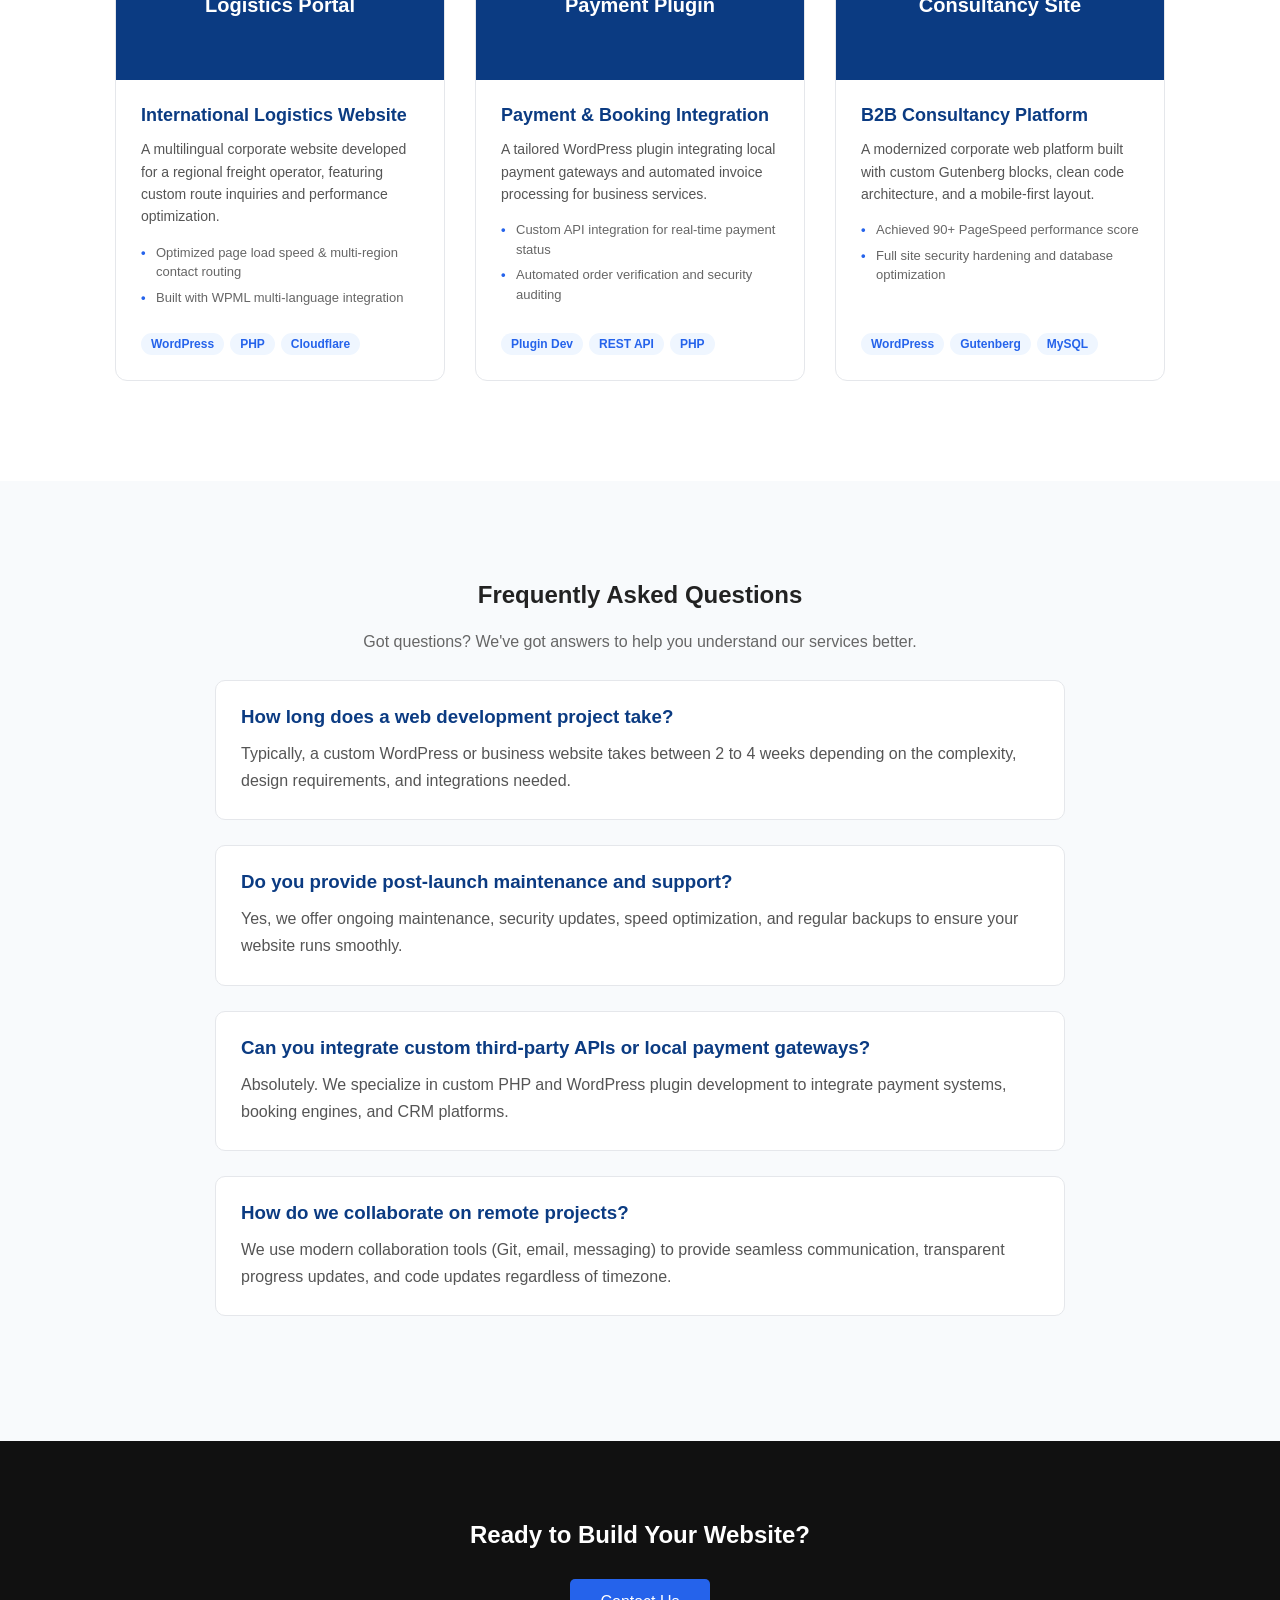
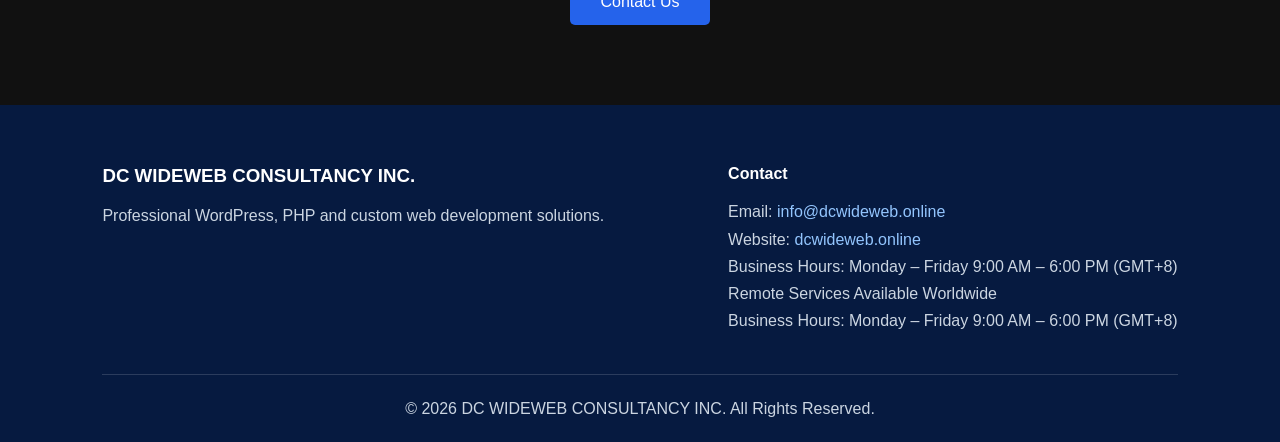
==== commit 541d9e60: "Update index.html" ====
--- a/index.html
+++ b/index.html
@@ -328,7 +328,30 @@
                 </div>
             </div>
         </section>
-
+<!-- FAQ Section -->
+<section id="faq" class="section faq">
+    <h2>Frequently Asked Questions</h2>
+    <p class="section-desc">Got questions? We've got answers to help you understand our services better.</p>
+
+    <div class="faq-container">
+        <div class="faq-item">
+            <h3>How long does a web development project take?</h3>
+            <p>Typically, a custom WordPress or business website takes between 2 to 4 weeks depending on the complexity, design requirements, and integrations needed.</p>
+        </div>
+        <div class="faq-item">
+            <h3>Do you provide post-launch maintenance and support?</h3>
+            <p>Yes, we offer ongoing maintenance, security updates, speed optimization, and regular backups to ensure your website runs smoothly.</p>
+        </div>
+        <div class="faq-item">
+            <h3>Can you integrate custom third-party APIs or local payment gateways?</h3>
+            <p>Absolutely. We specialize in custom PHP and WordPress plugin development to integrate payment systems, booking engines, and CRM platforms.</p>
+        </div>
+        <div class="faq-item">
+            <h3>How do we collaborate on remote projects?</h3>
+            <p>We use modern collaboration tools (Git, email, messaging) to provide seamless communication, transparent progress updates, and code updates regardless of timezone.</p>
+        </div>
+    </div>
+</section>
         <!-- Contact CTA Section -->
         <section id="contact" class="cta">
             <h2>Ready to Build Your Website?</h2>
--- a/style.css
+++ b/style.css
@@ -715,3 +715,26 @@
         flex-direction: column;
     }
 }
+.stats {
+    background: #0b3b82;
+    color: white;
+    padding: 40px 20px;
+}
+.stats-container {
+    max-width: 1100px;
+    margin: 0 auto;
+    display: flex;
+    justify-content: space-around;
+    flex-wrap: wrap;
+    gap: 20px;
+    text-align: center;
+}
+.stat-item h3 {
+    font-size: 36px;
+    color: #60a5fa;
+    margin-bottom: 5px;
+}
+.stat-item p {
+    font-size: 14px;
+    color: #e0f2fe;
+}
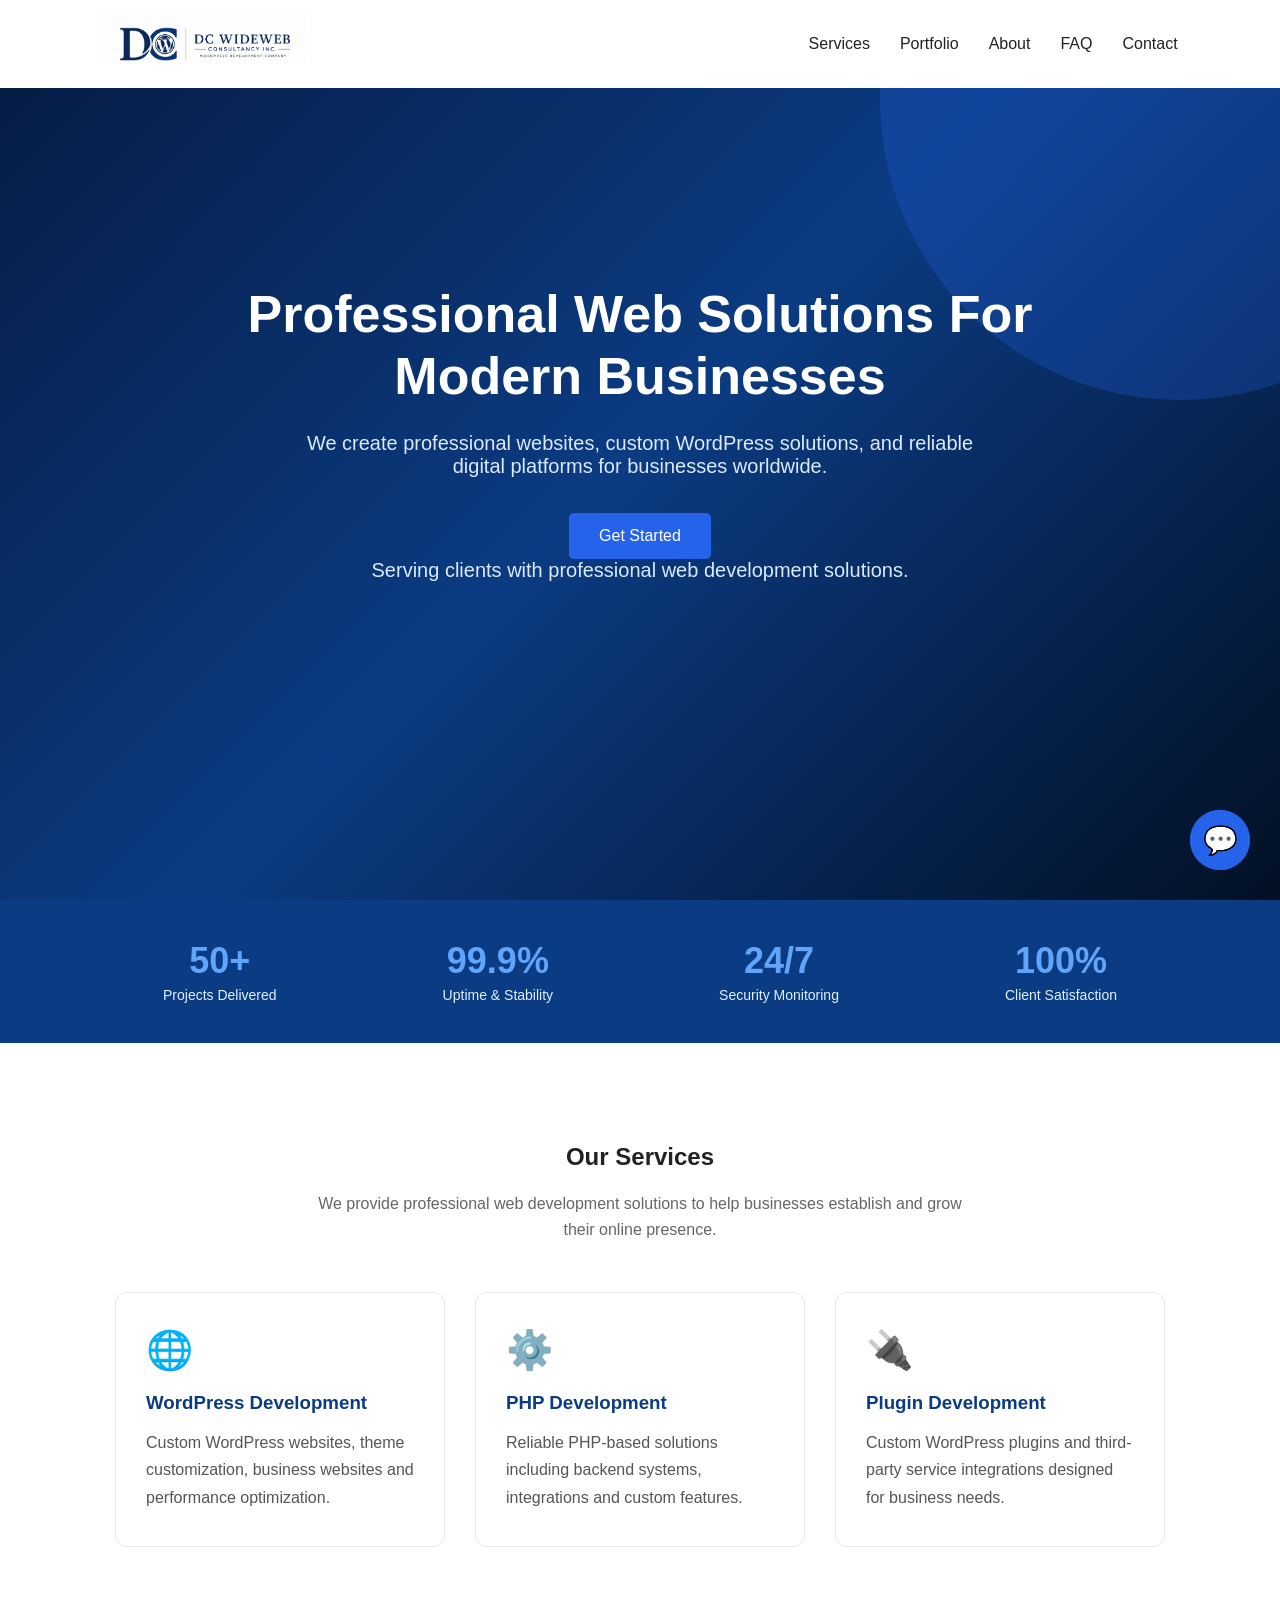
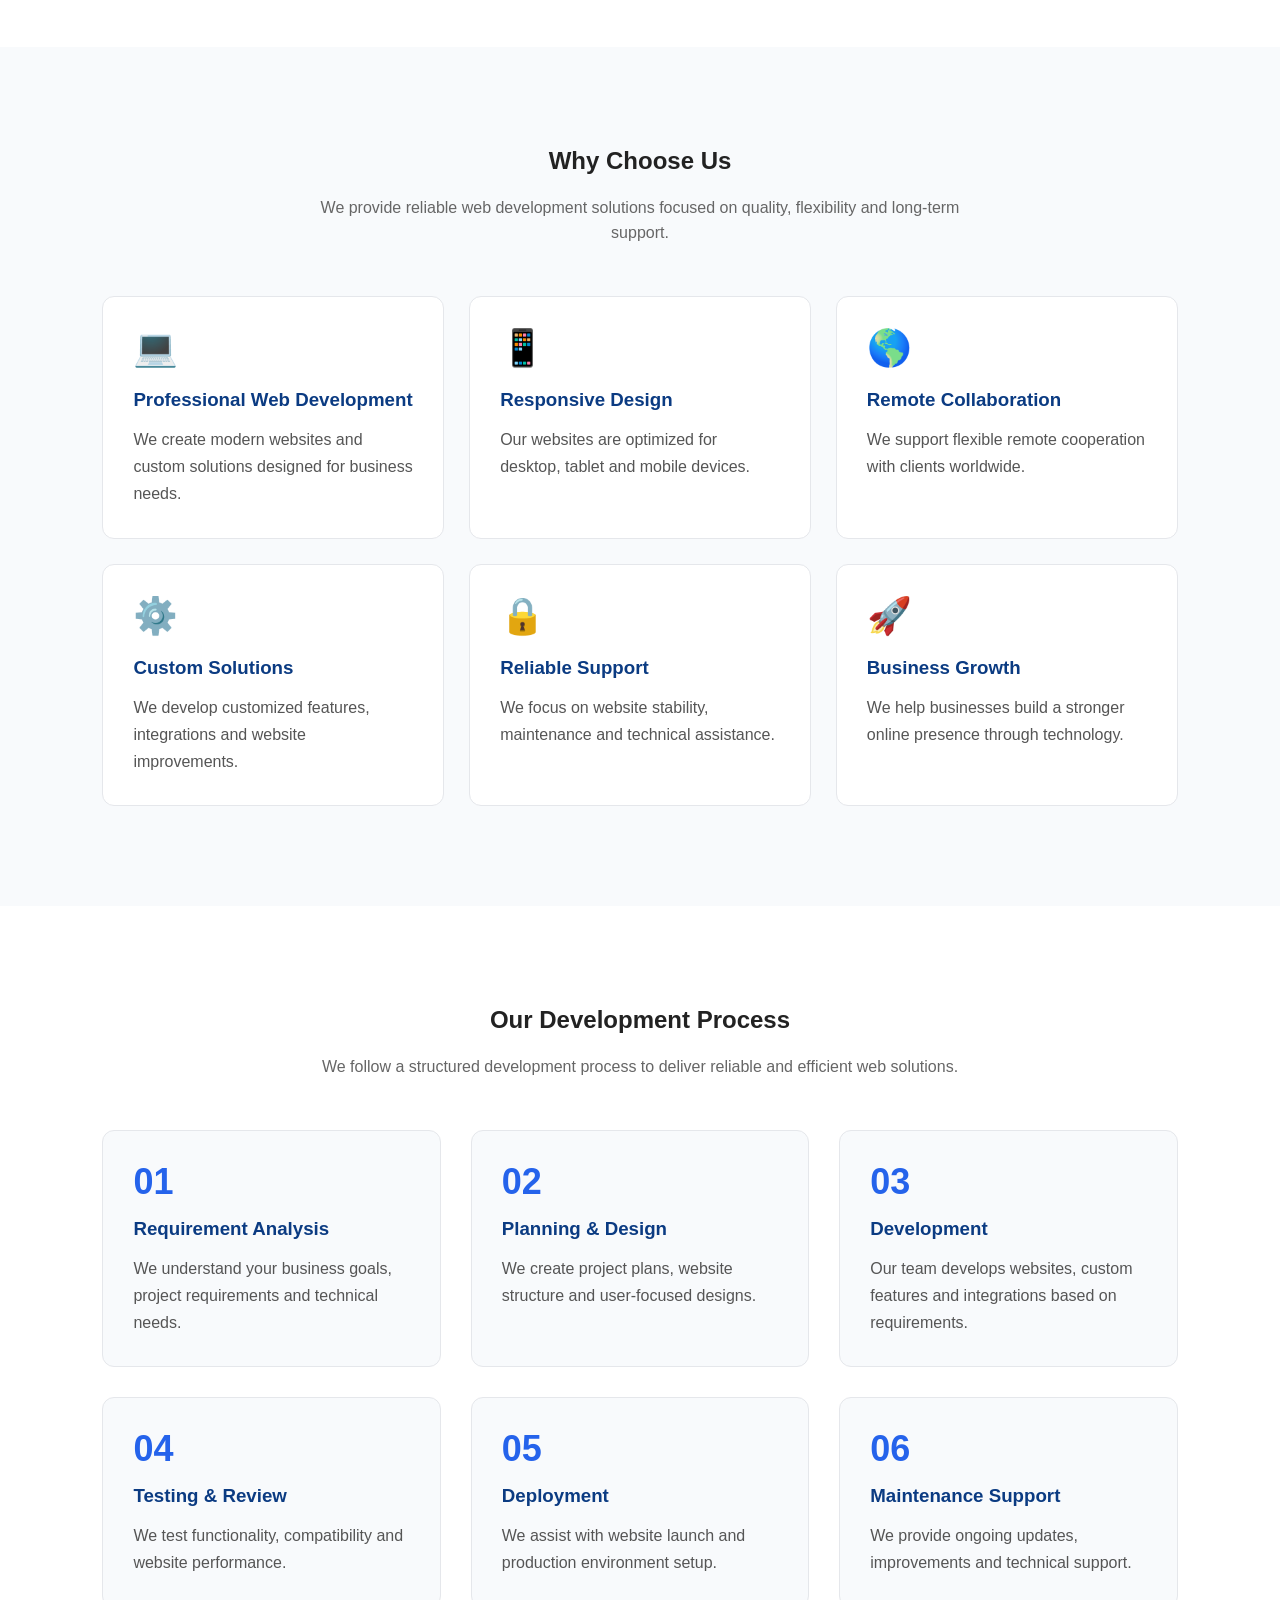
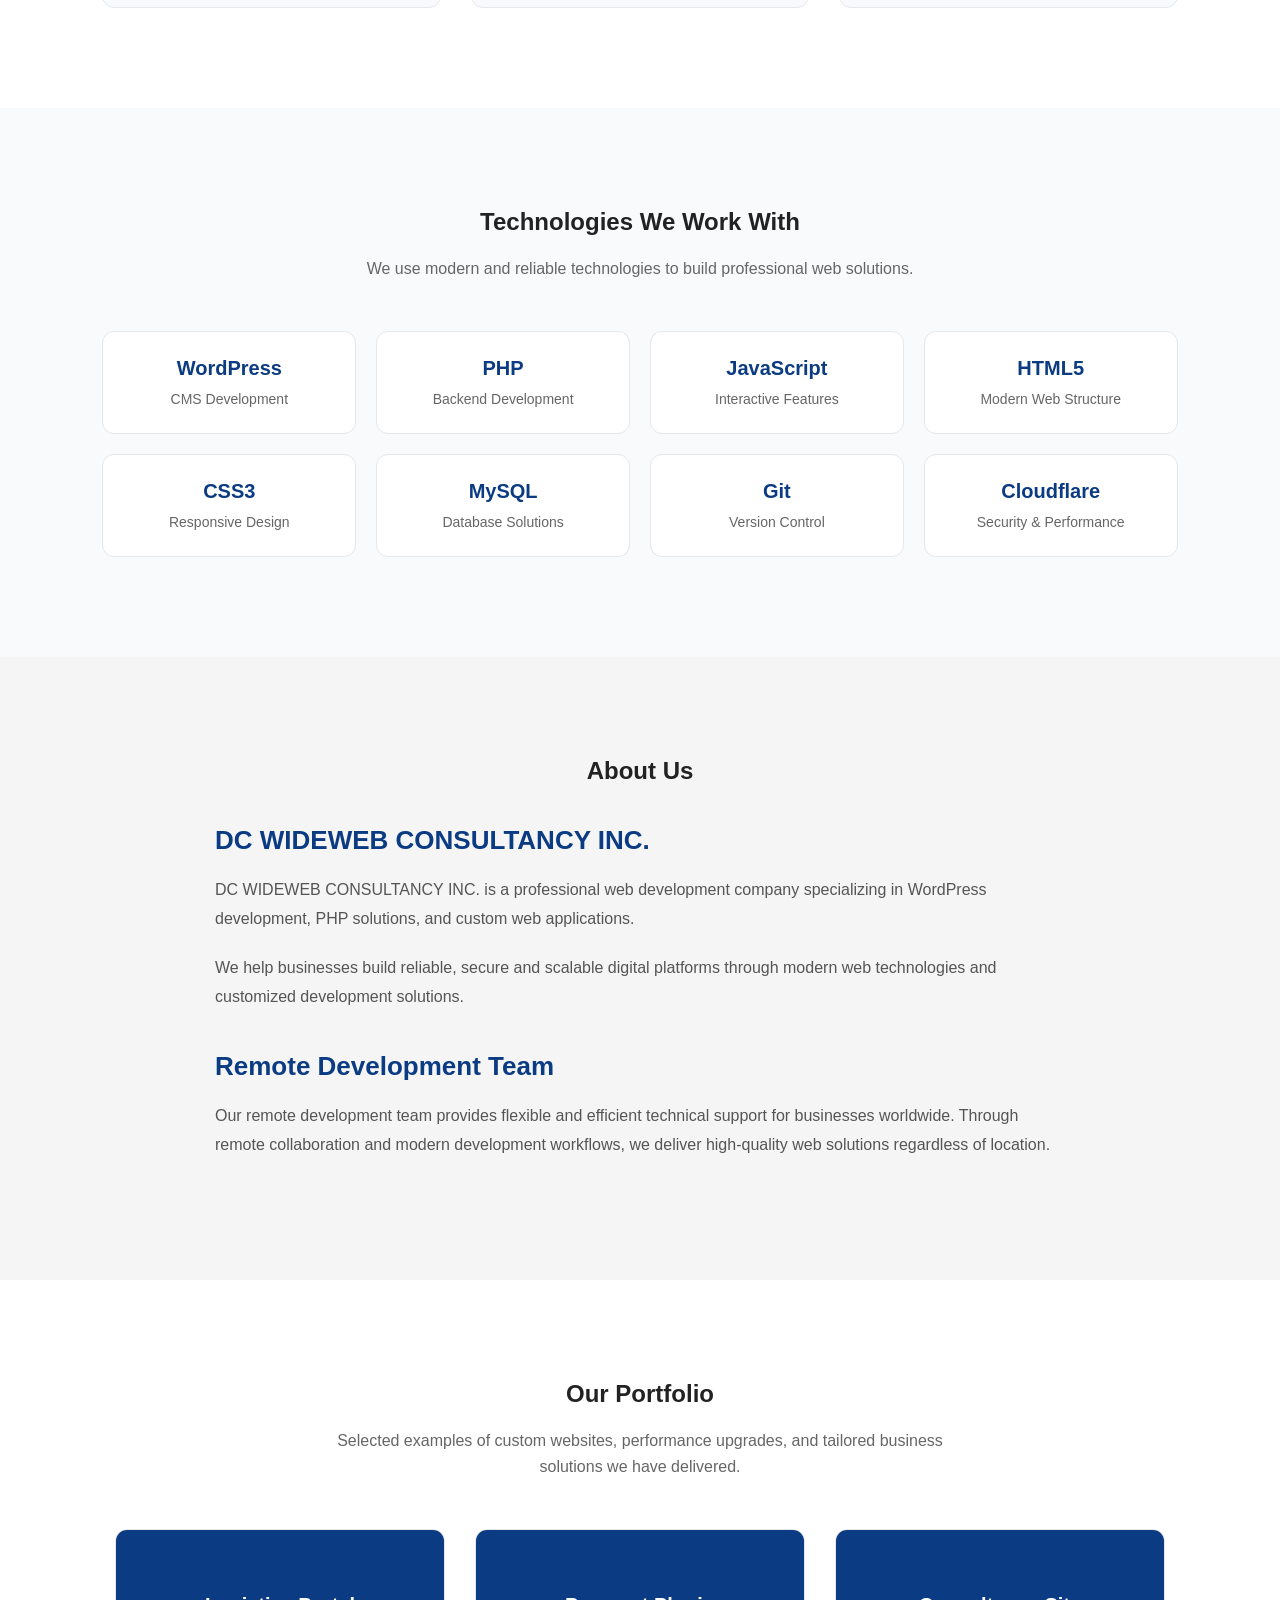
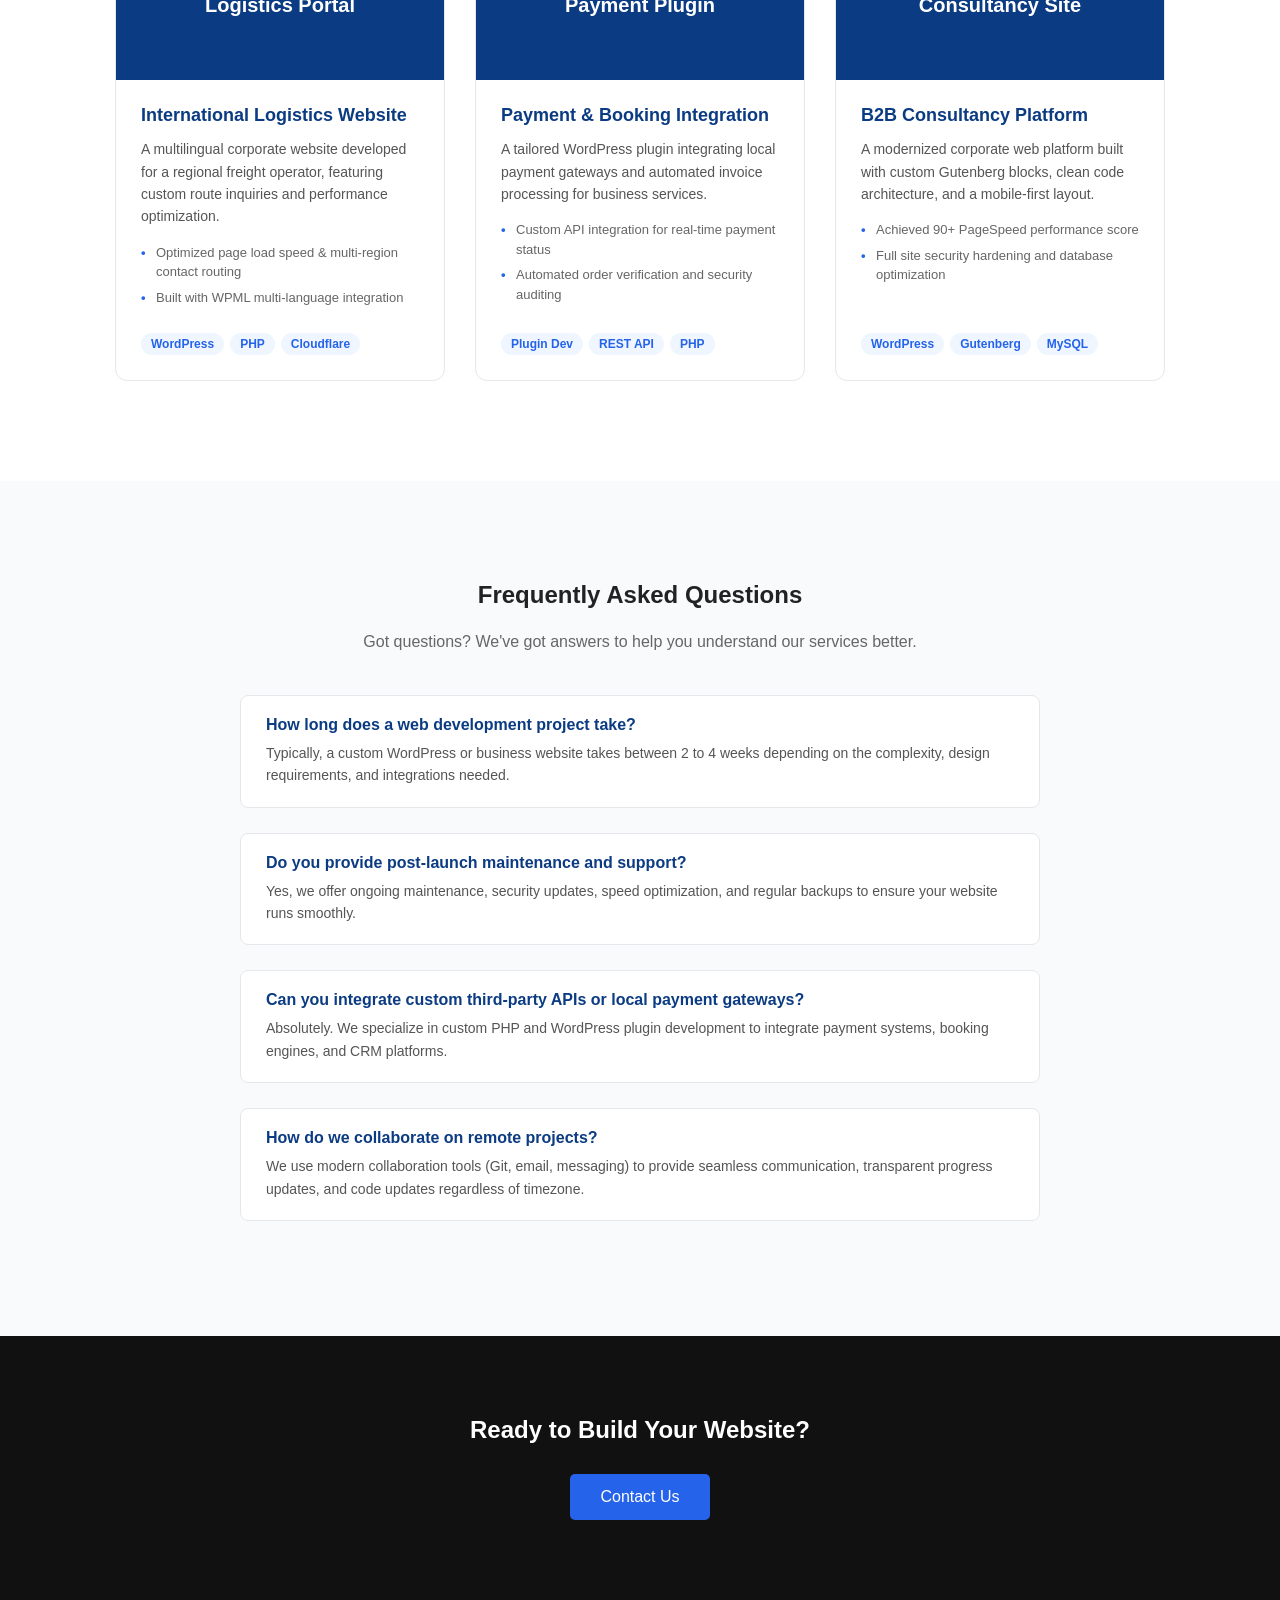
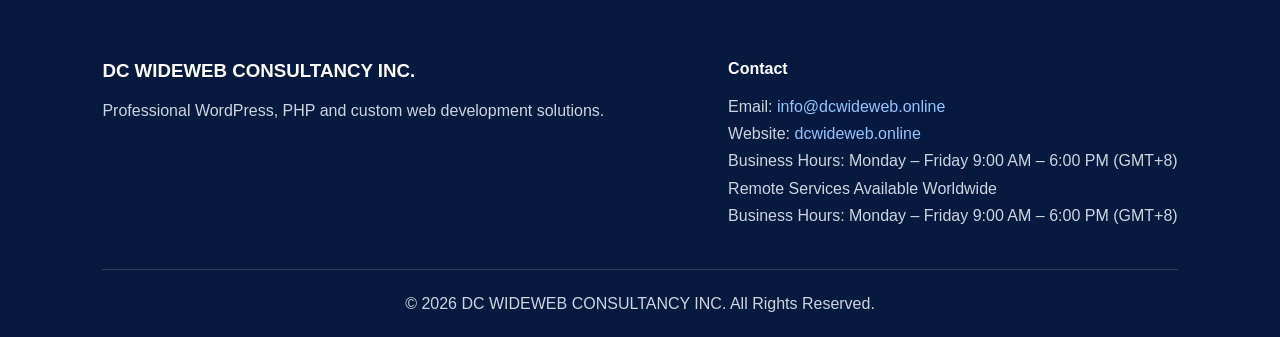
==== commit 53d24204: "Update index.html" ====
--- a/index.html
+++ b/index.html
@@ -46,11 +46,12 @@
         </a>
     </div>
     <ul>
-        <li><a href="#services">Services</a></li>
-        <li><a href="#about">About</a></li>
-        <li><a href="#portfolio">Portfolio</a></li>
-        <li><a href="#contact">Contact</a></li>
-    </ul>
+    <li><a href="#services">Services</a></li>
+    <li><a href="#portfolio">Portfolio</a></li>
+    <li><a href="#about">About</a></li>
+    <li><a href="#faq">FAQ</a></li>
+    <li><a href="#contact">Contact</a></li>
+</ul>
 </nav>
 <!-- 回到最上方按鈕 -->
 <button id="scrollTopBtn" onclick="scrollToTop()" aria-label="Back to Top">↑</button>
--- a/style.css
+++ b/style.css
@@ -738,3 +738,25 @@
     font-size: 14px;
     color: #e0f2fe;
 }
+.faq-container {
+    max-width: 800px;
+    margin: 40px auto 0;
+    text-align: left;
+}
+.faq-item {
+    background: white;
+    padding: 20px 25px;
+    border-radius: 8px;
+    margin-bottom: 15px;
+    border: 1px solid #e5e7eb;
+}
+.faq-item h3 {
+    color: #0b3b82;
+    font-size: 16px;
+    margin-bottom: 8px;
+}
+.faq-item p {
+    color: #555;
+    font-size: 14px;
+    line-height: 1.6;
+}
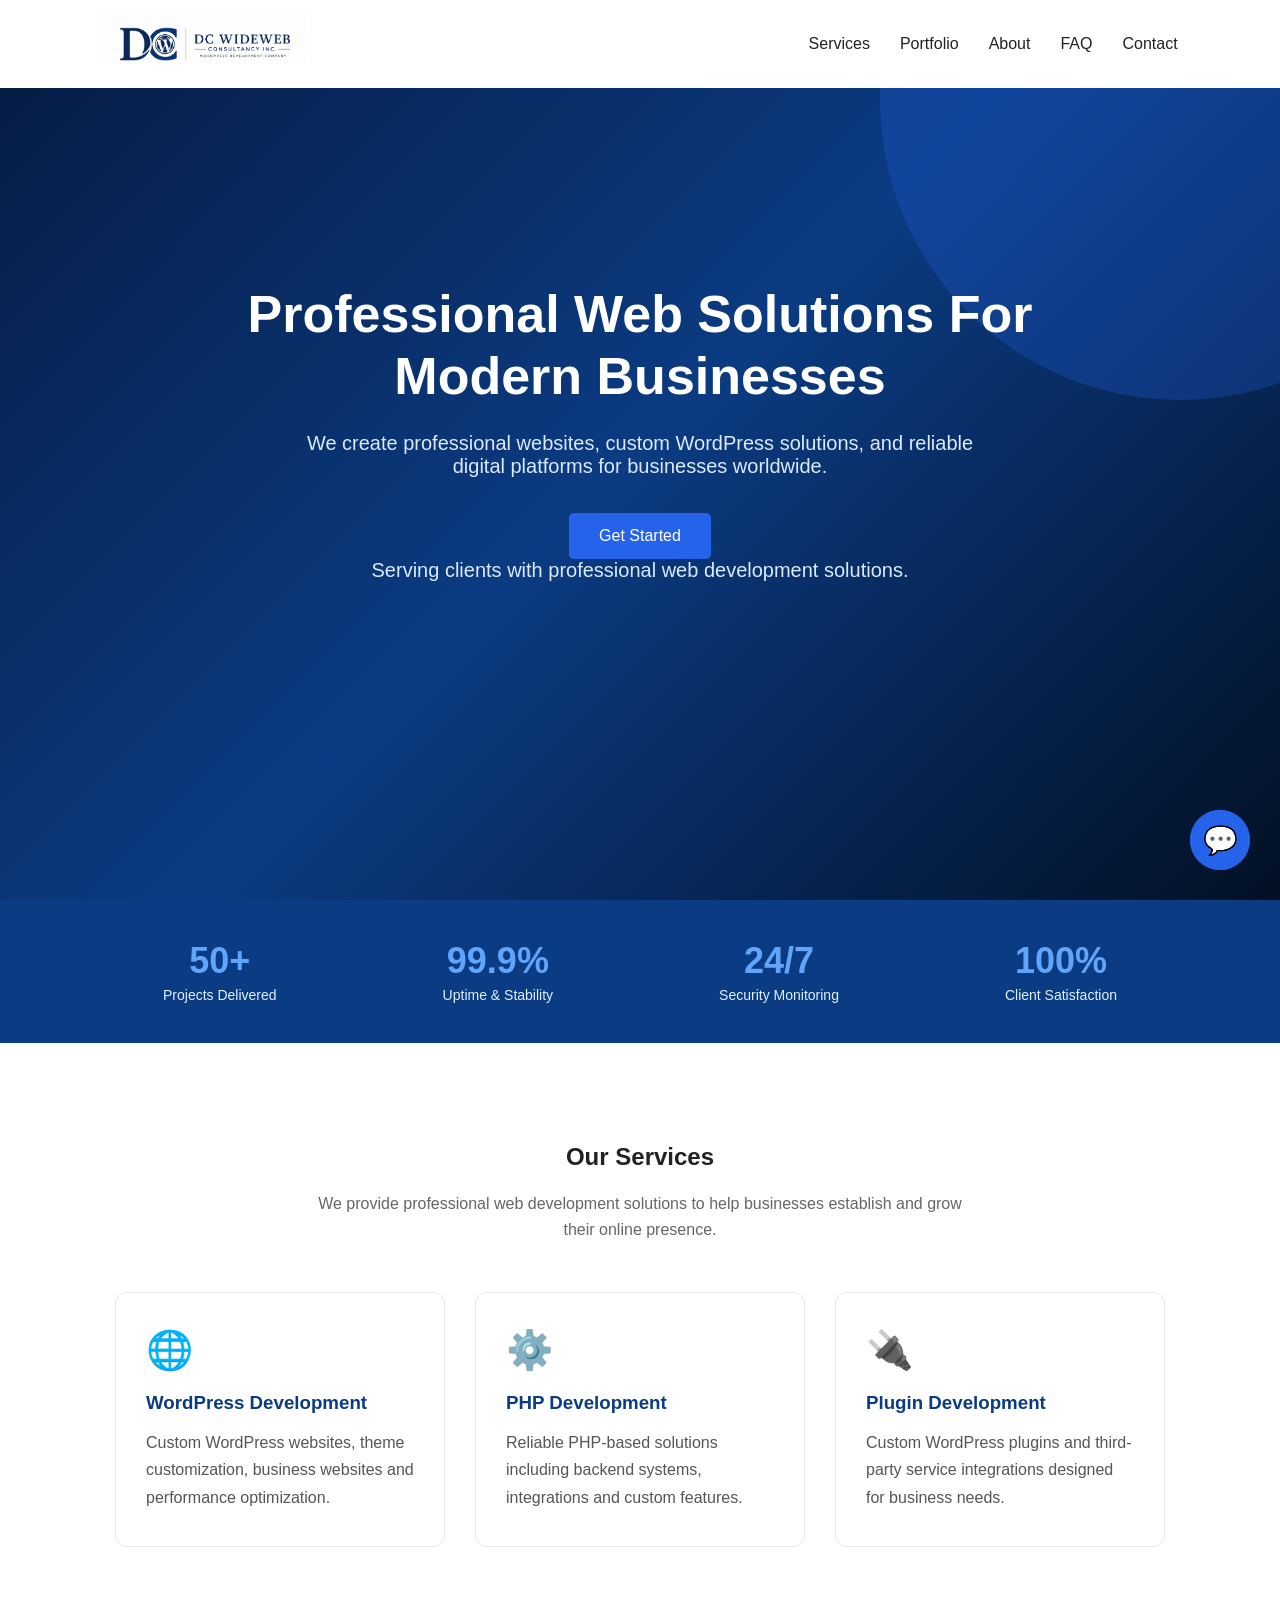
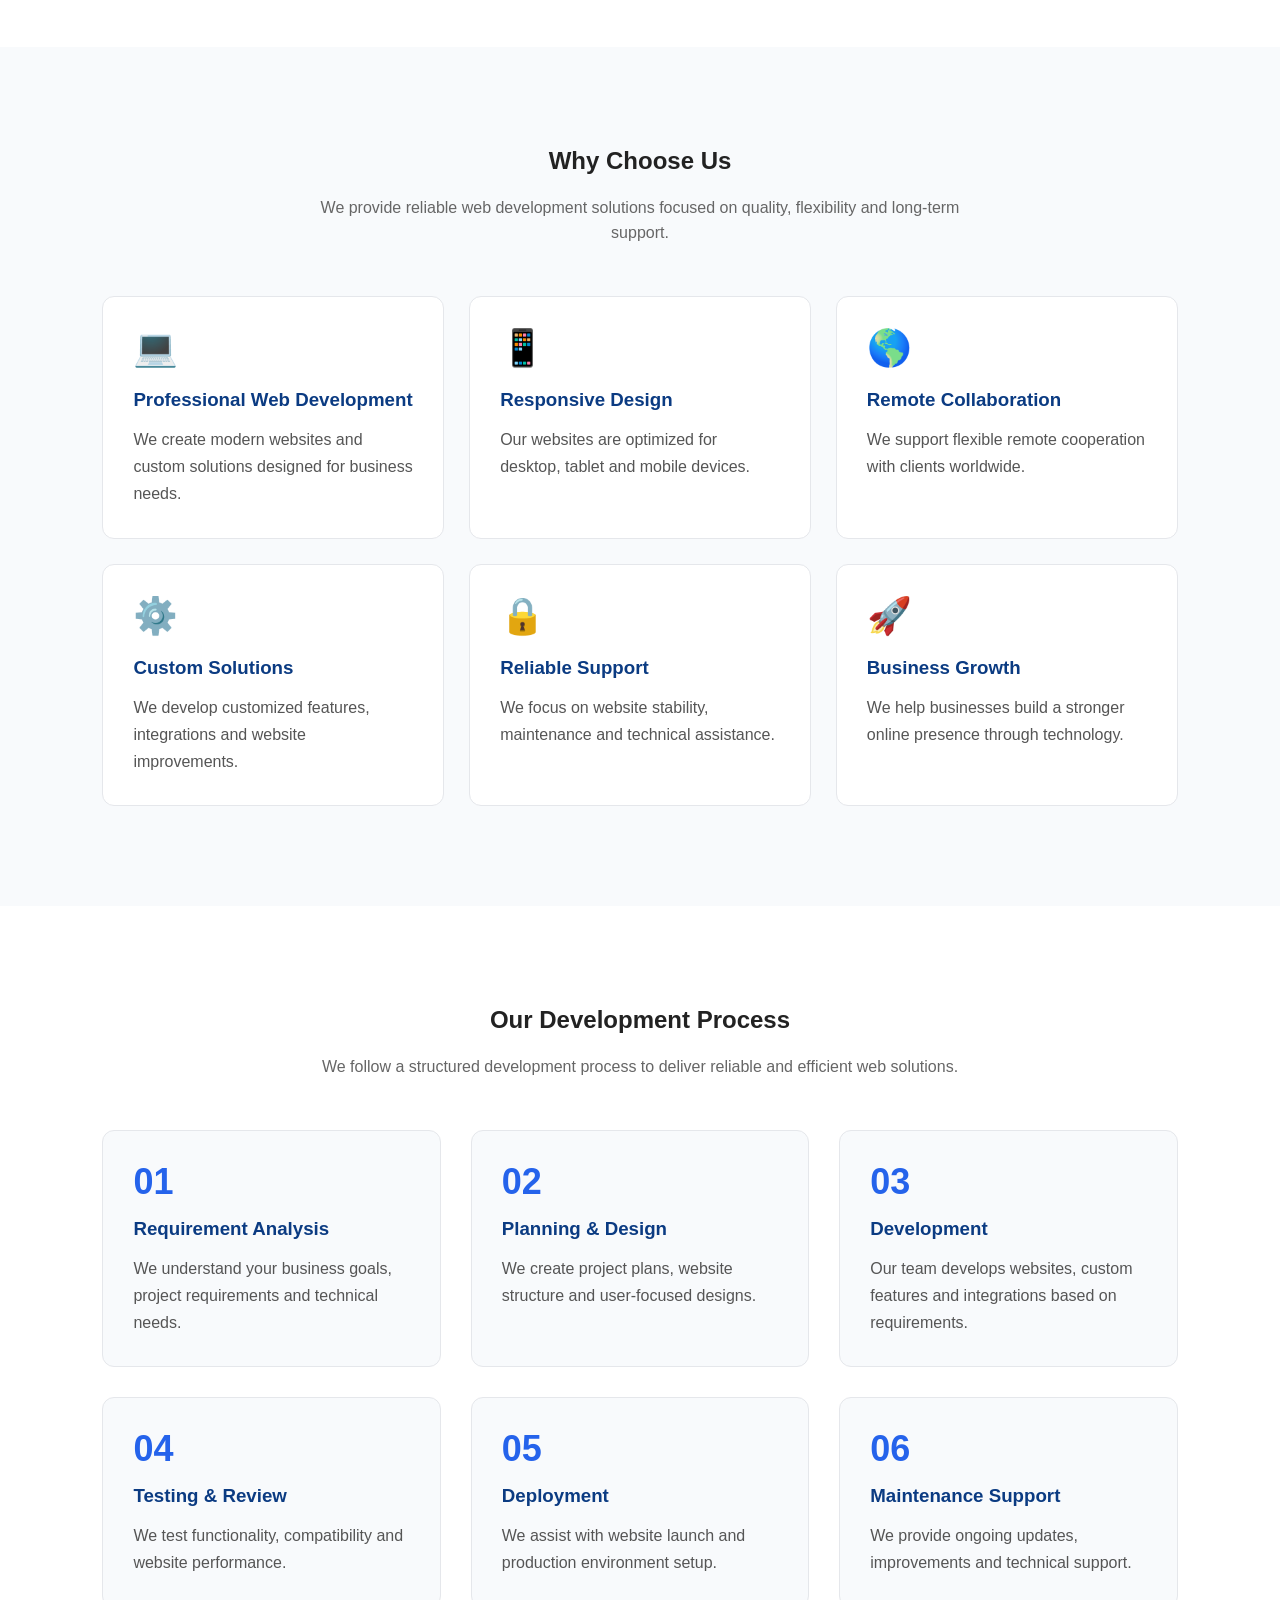
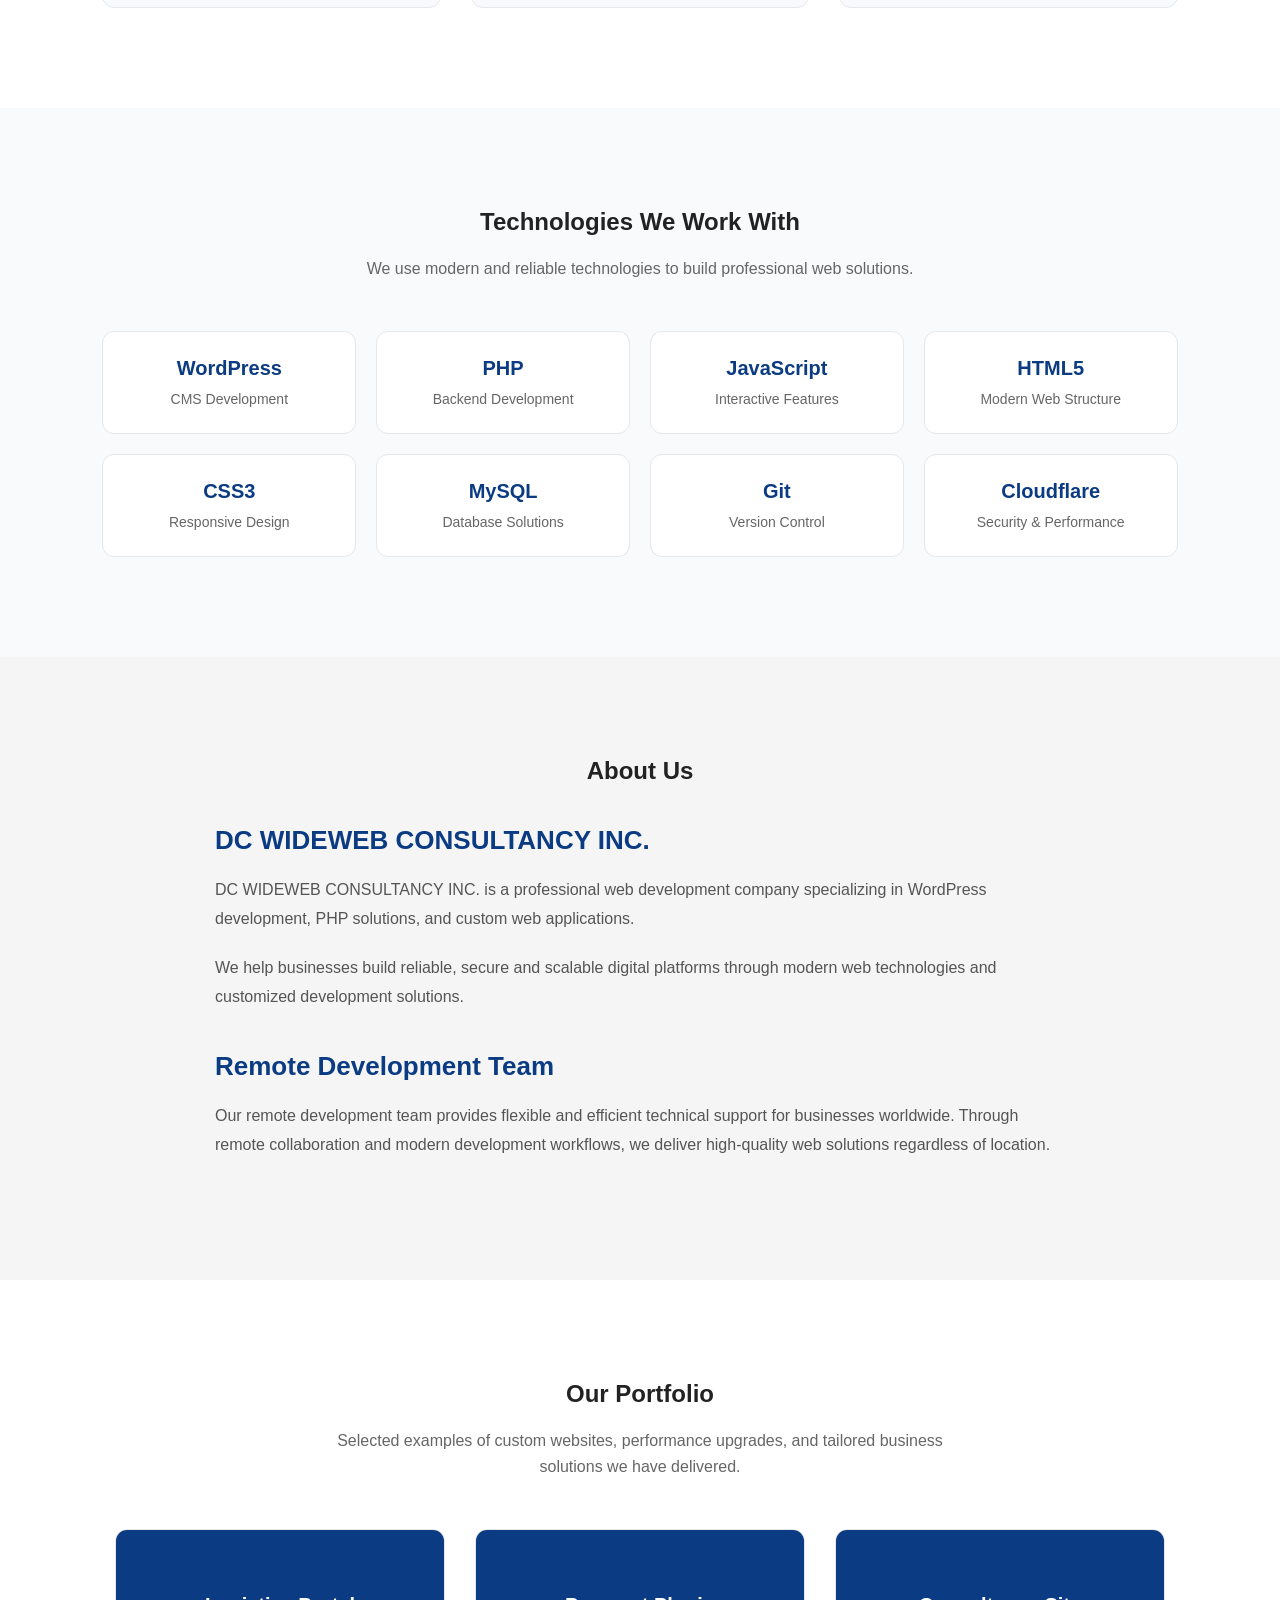
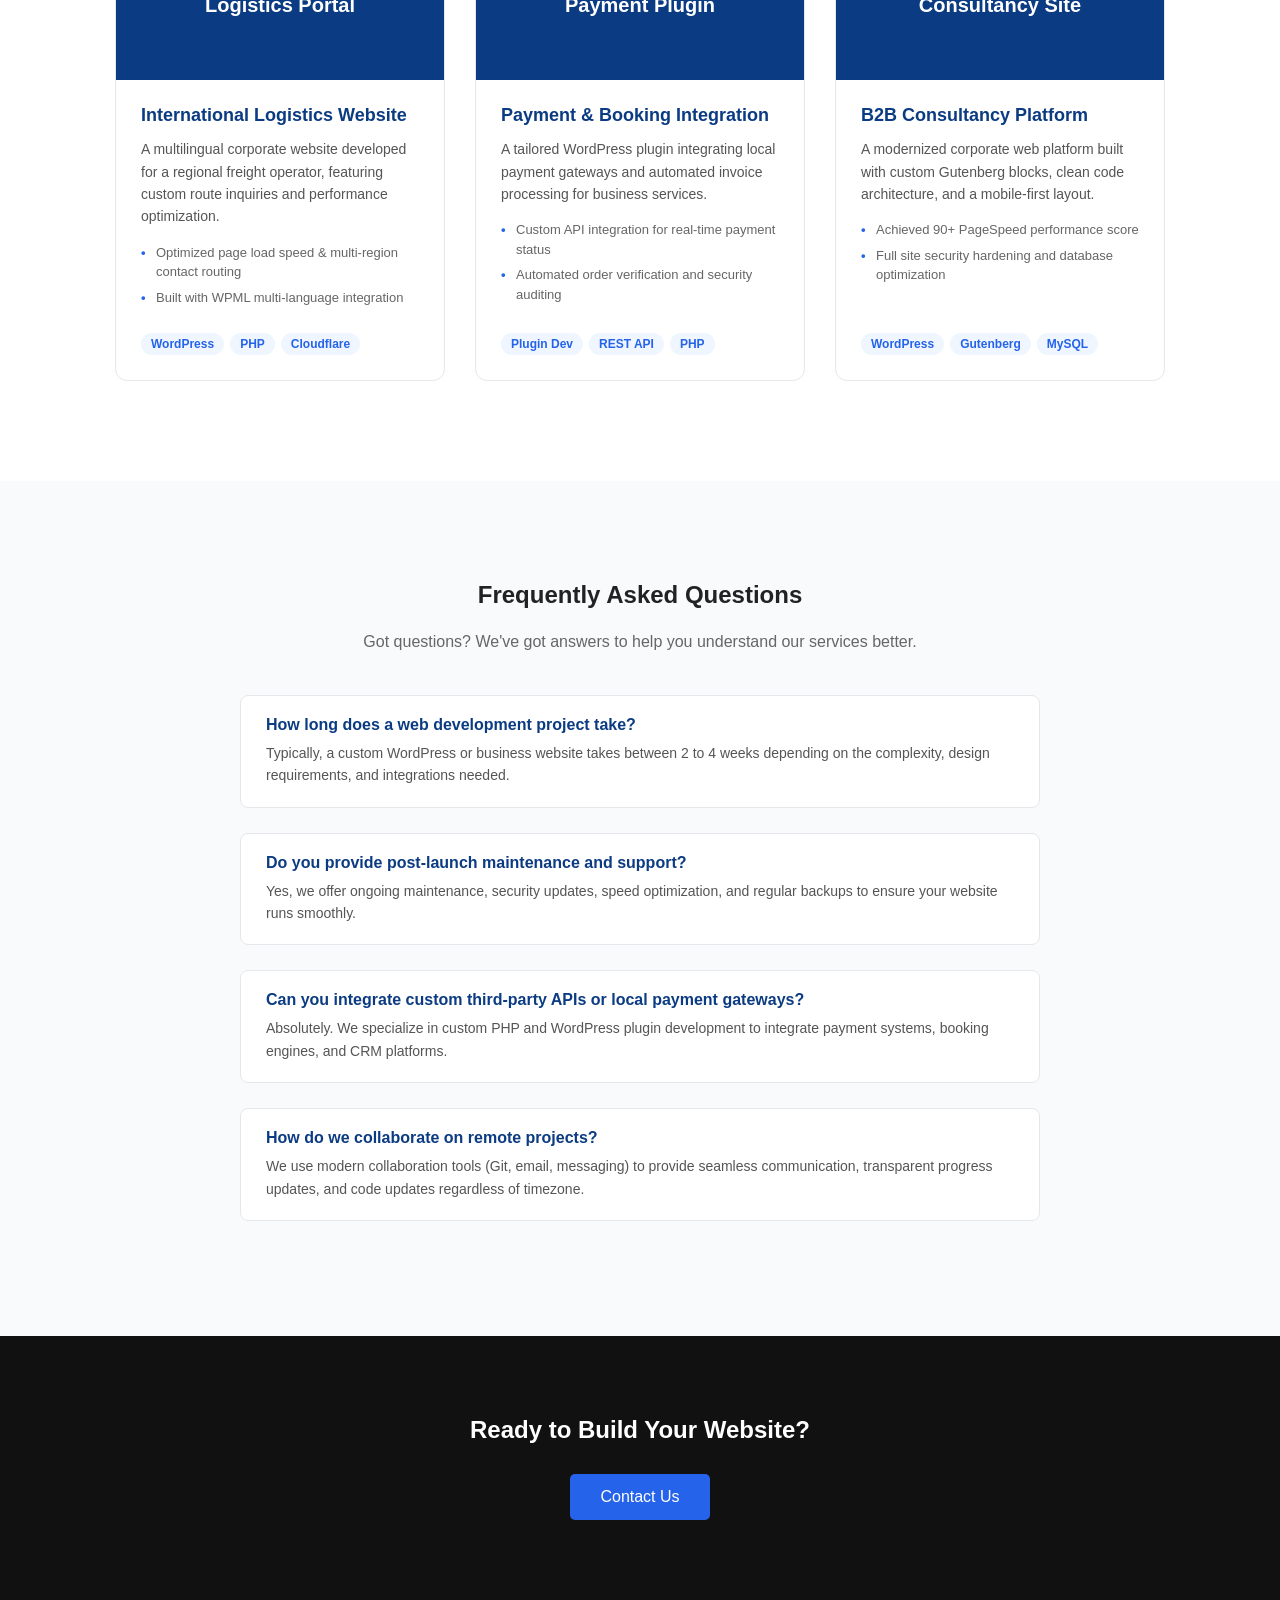
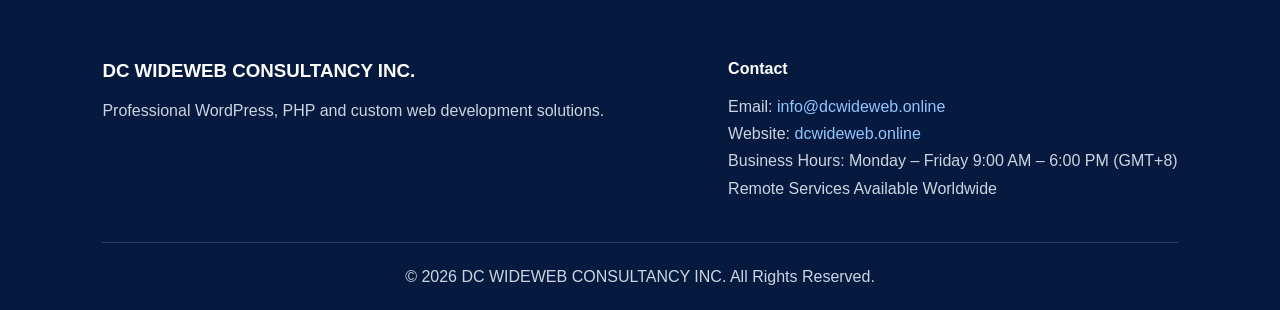
==== commit 3cf407f2: "Update index.html" ====
--- a/index.html
+++ b/index.html
@@ -372,9 +372,8 @@
                 <h4>Contact</h4>
                 <p>Email: <a href="mailto:info@dcwideweb.online">info@dcwideweb.online</a></p>
                 <p>Website: <a href="https://dcwideweb.online">dcwideweb.online</a></p>
-                <p>Business Hours: Monday – Friday 9:00 AM – 6:00 PM (GMT+8)</p>
+                <p style="white-space: nowrap;">Business Hours: Monday – Friday 9:00 AM – 6:00 PM (GMT+8)</p>
                 <p>Remote Services Available Worldwide</p>
-                <p style="white-space: nowrap;">Business Hours: Monday – Friday 9:00 AM – 6:00 PM (GMT+8)</p>
             </div>
         </div>
 
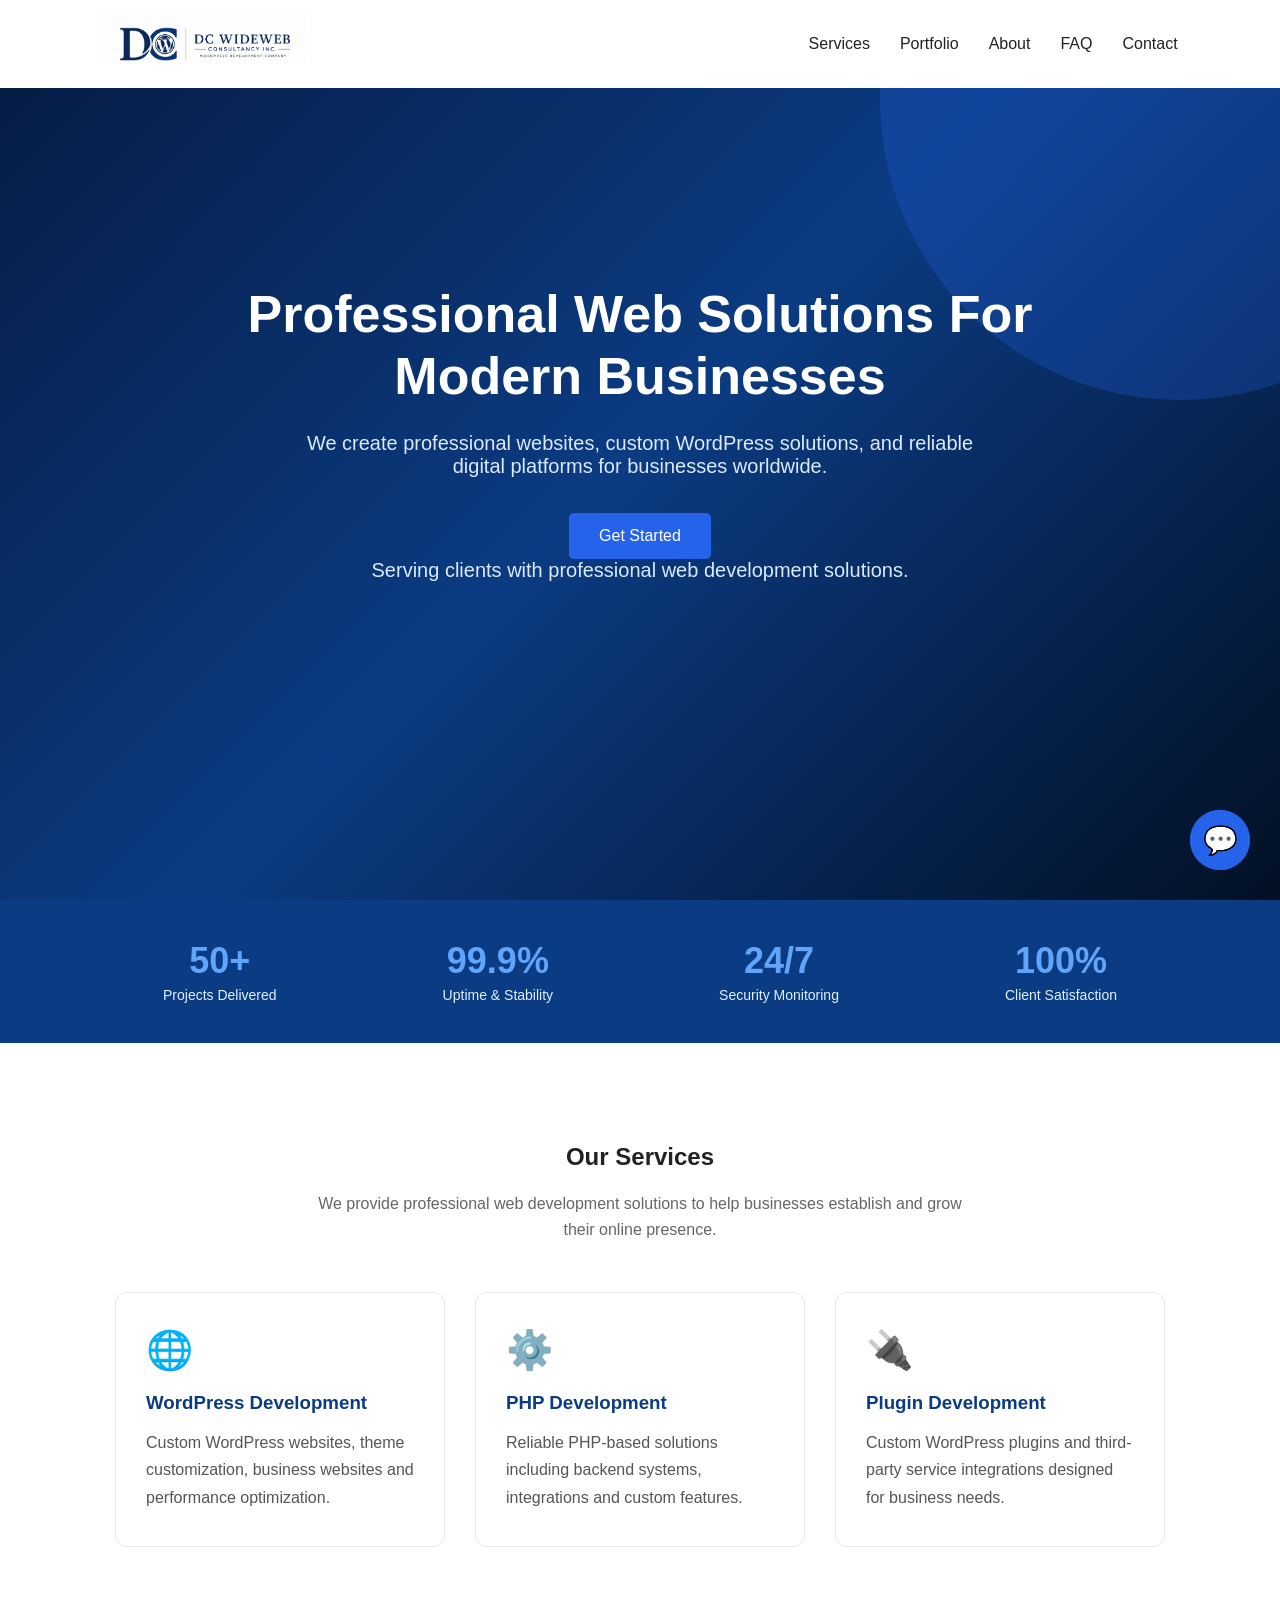
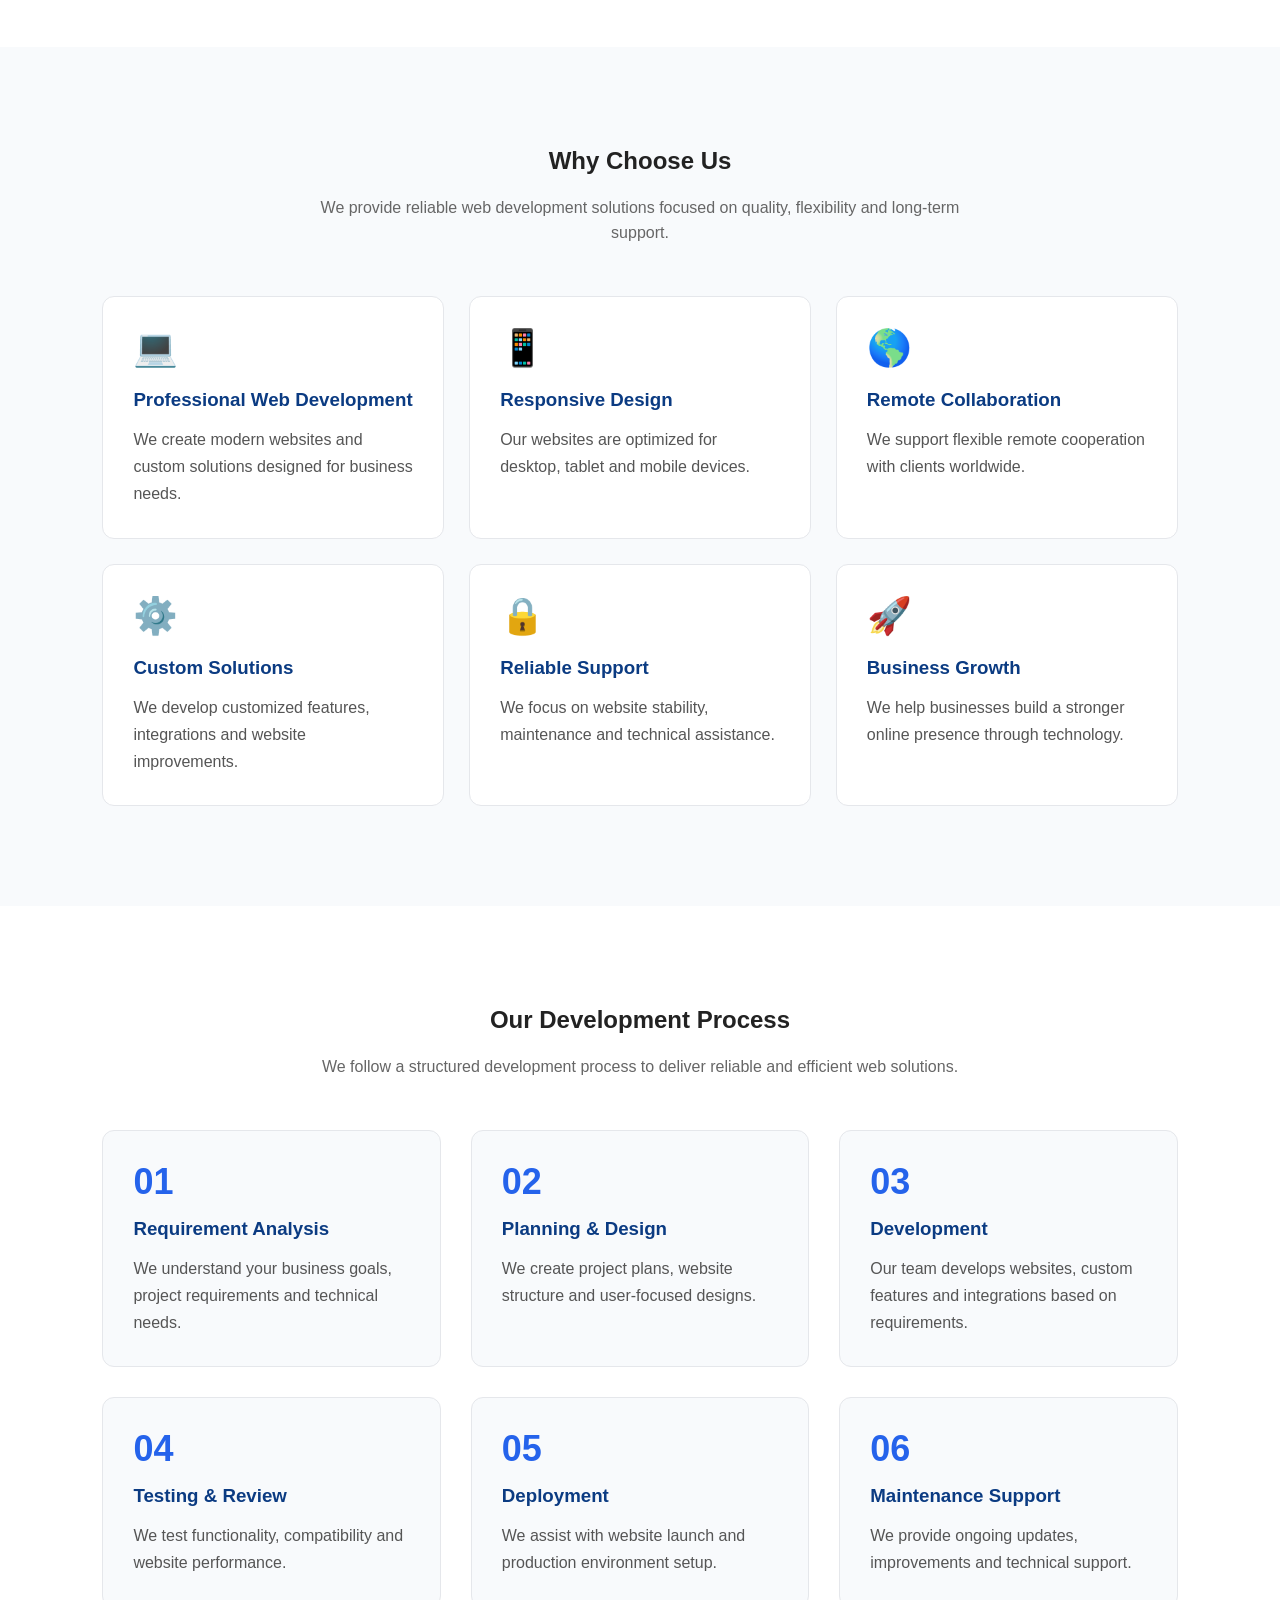
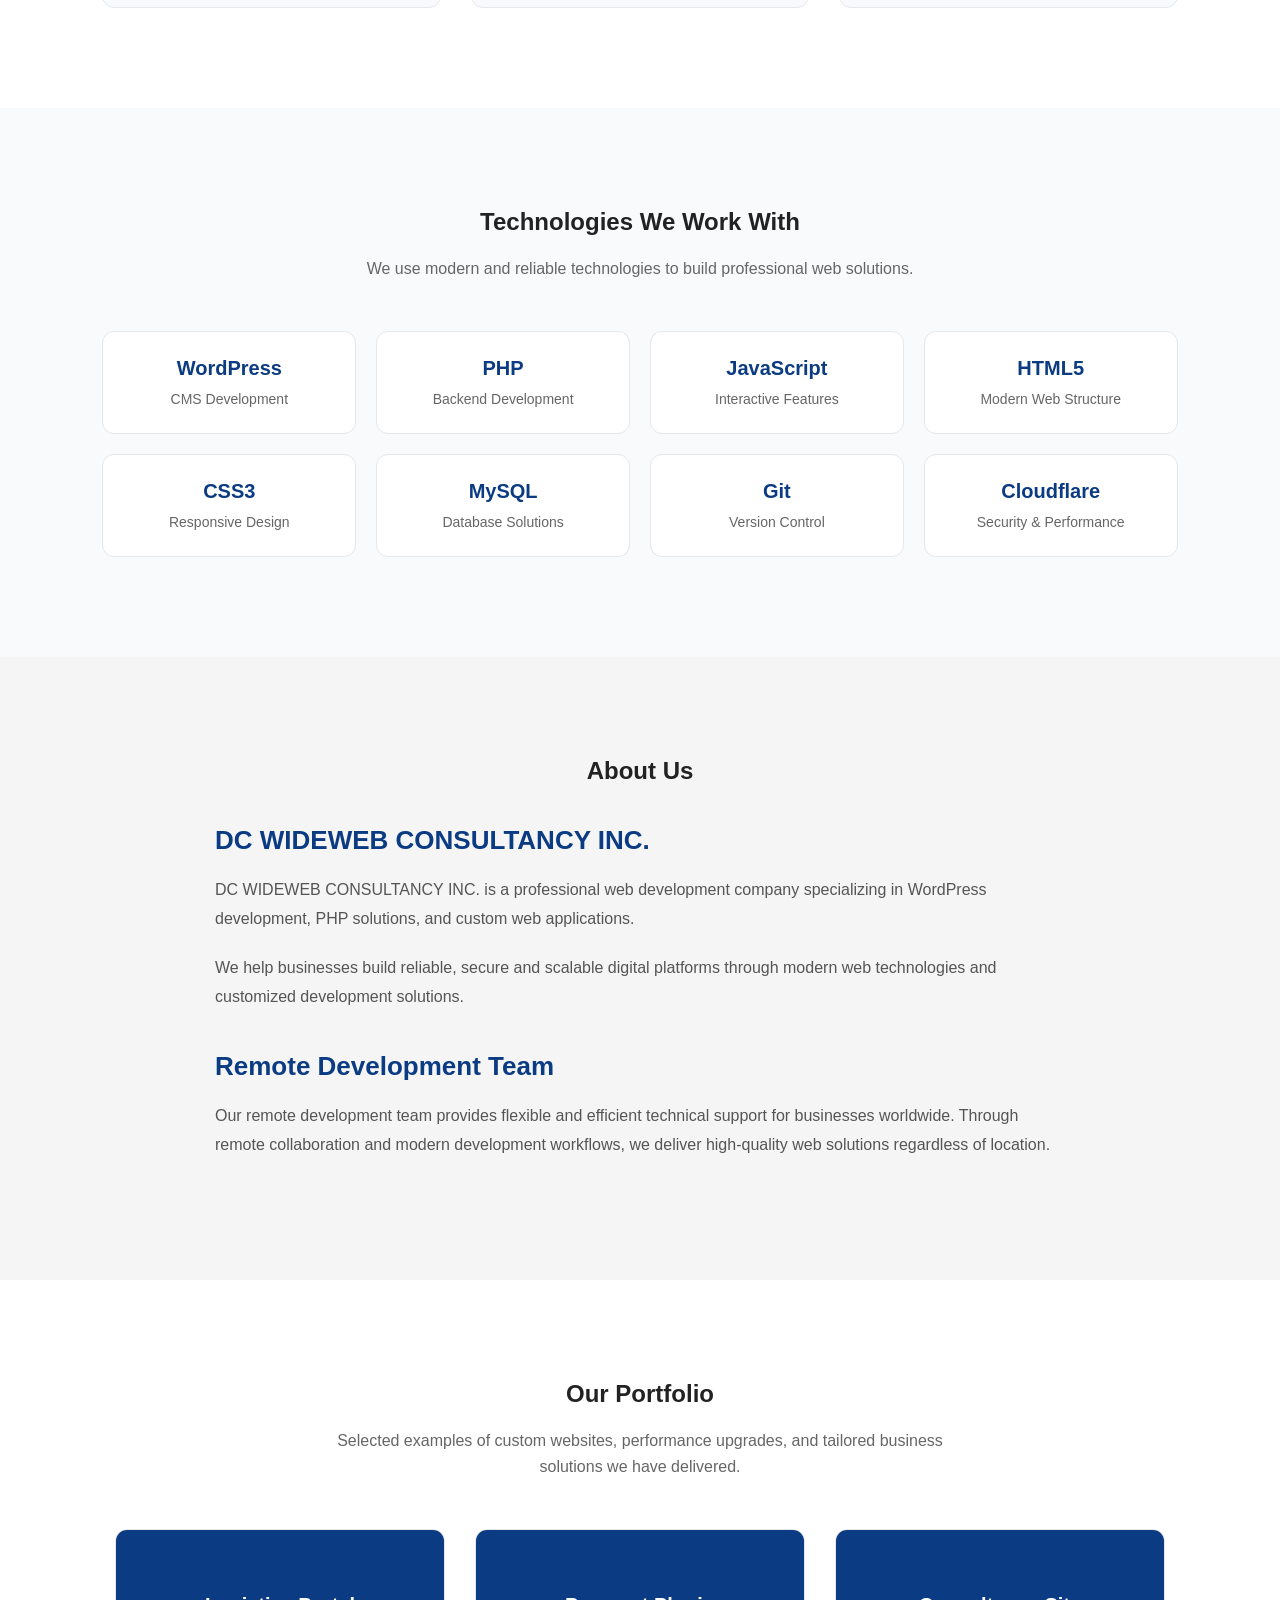
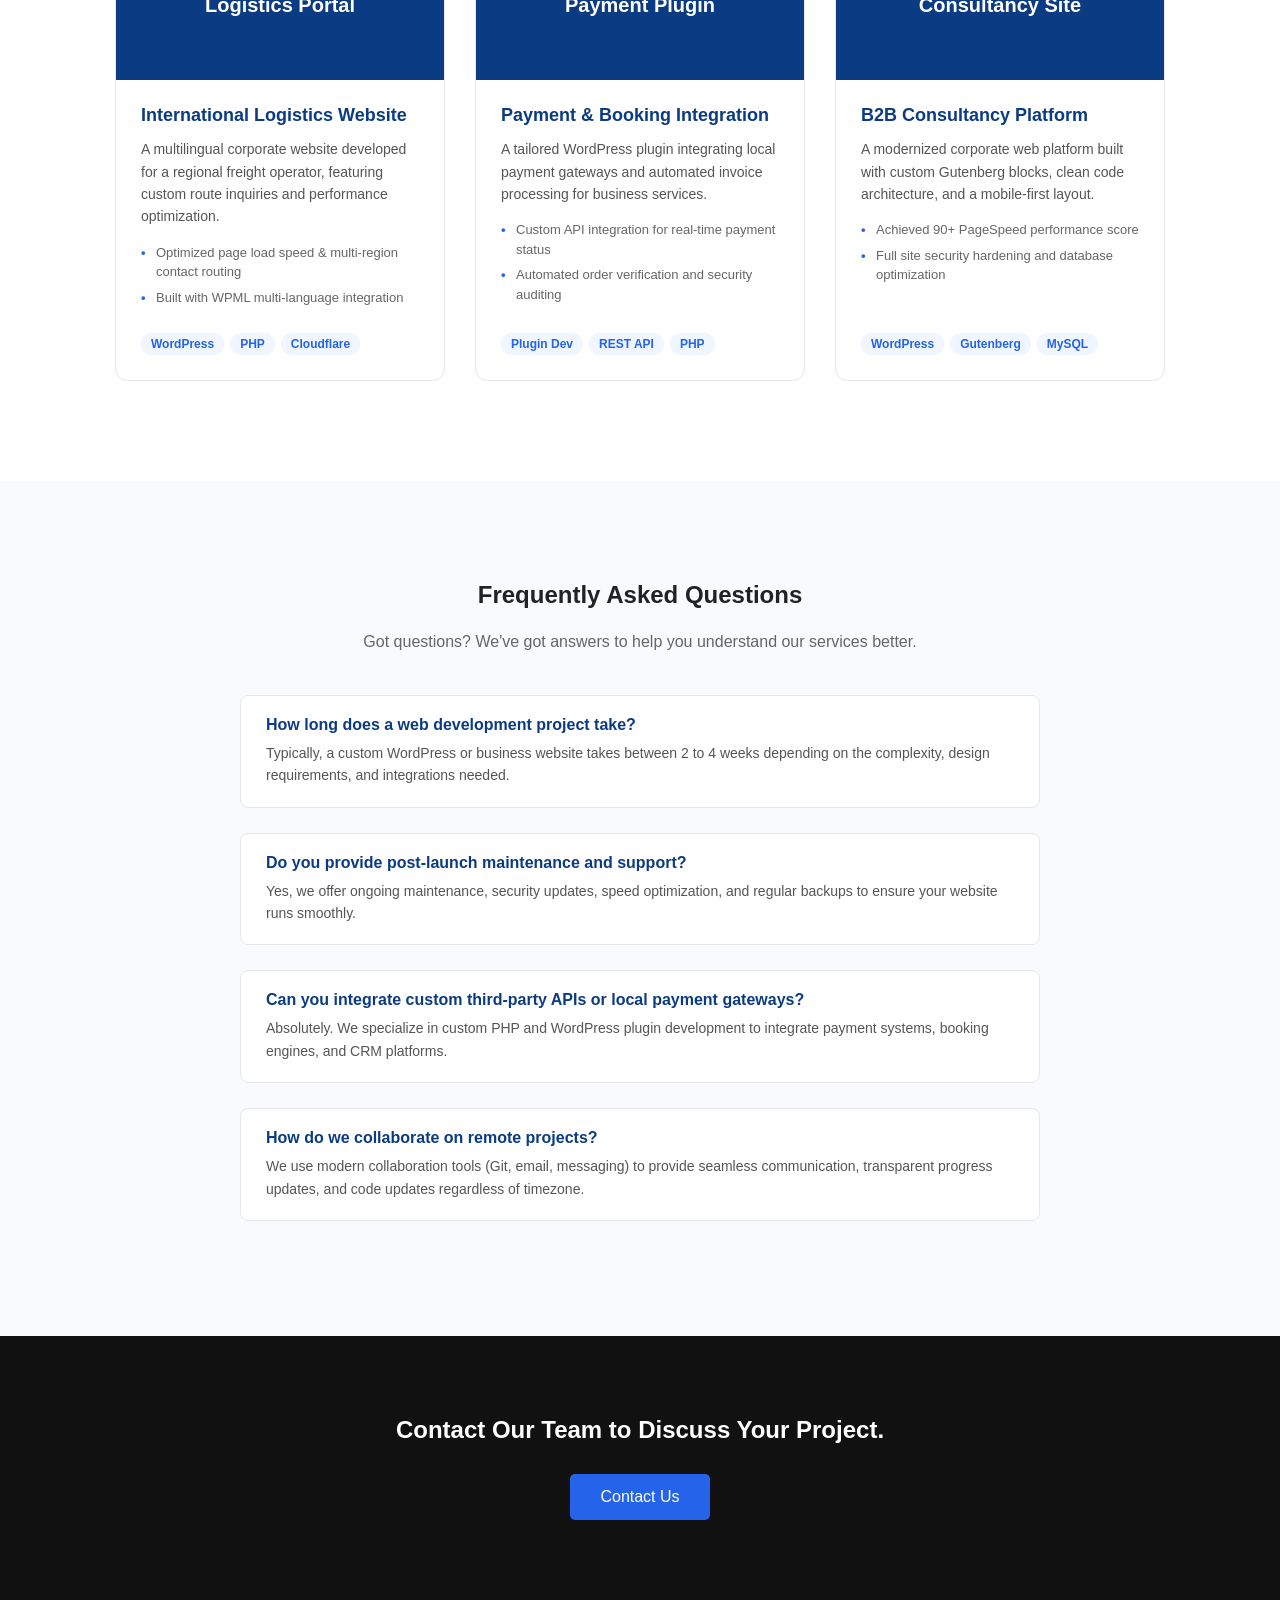
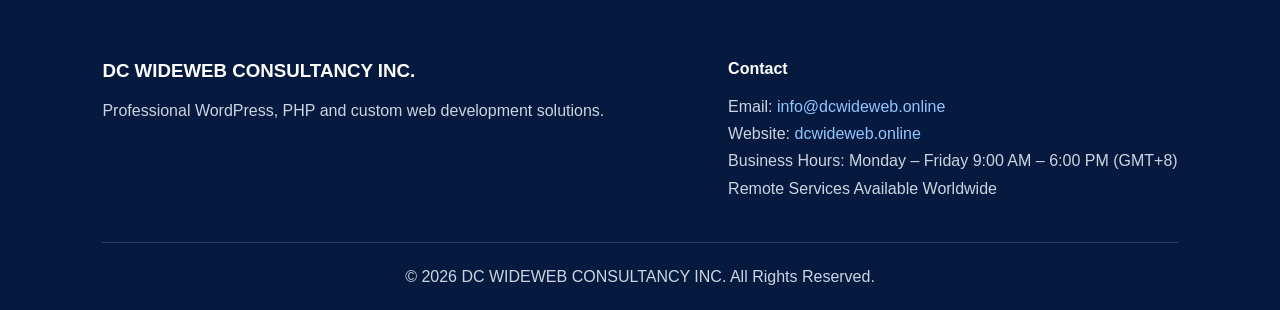
==== commit 5dadf185: "Update index.html" ====
--- a/index.html
+++ b/index.html
@@ -355,7 +355,7 @@
 </section>
         <!-- Contact CTA Section -->
         <section id="contact" class="cta">
-            <h2>Ready to Build Your Website?</h2>
+            <h2>Contact Our Team to Discuss Your Project.</h2>
             <a href="mailto:info@dcwideweb.online" class="btn">Contact Us</a>
         </section>
     </main>
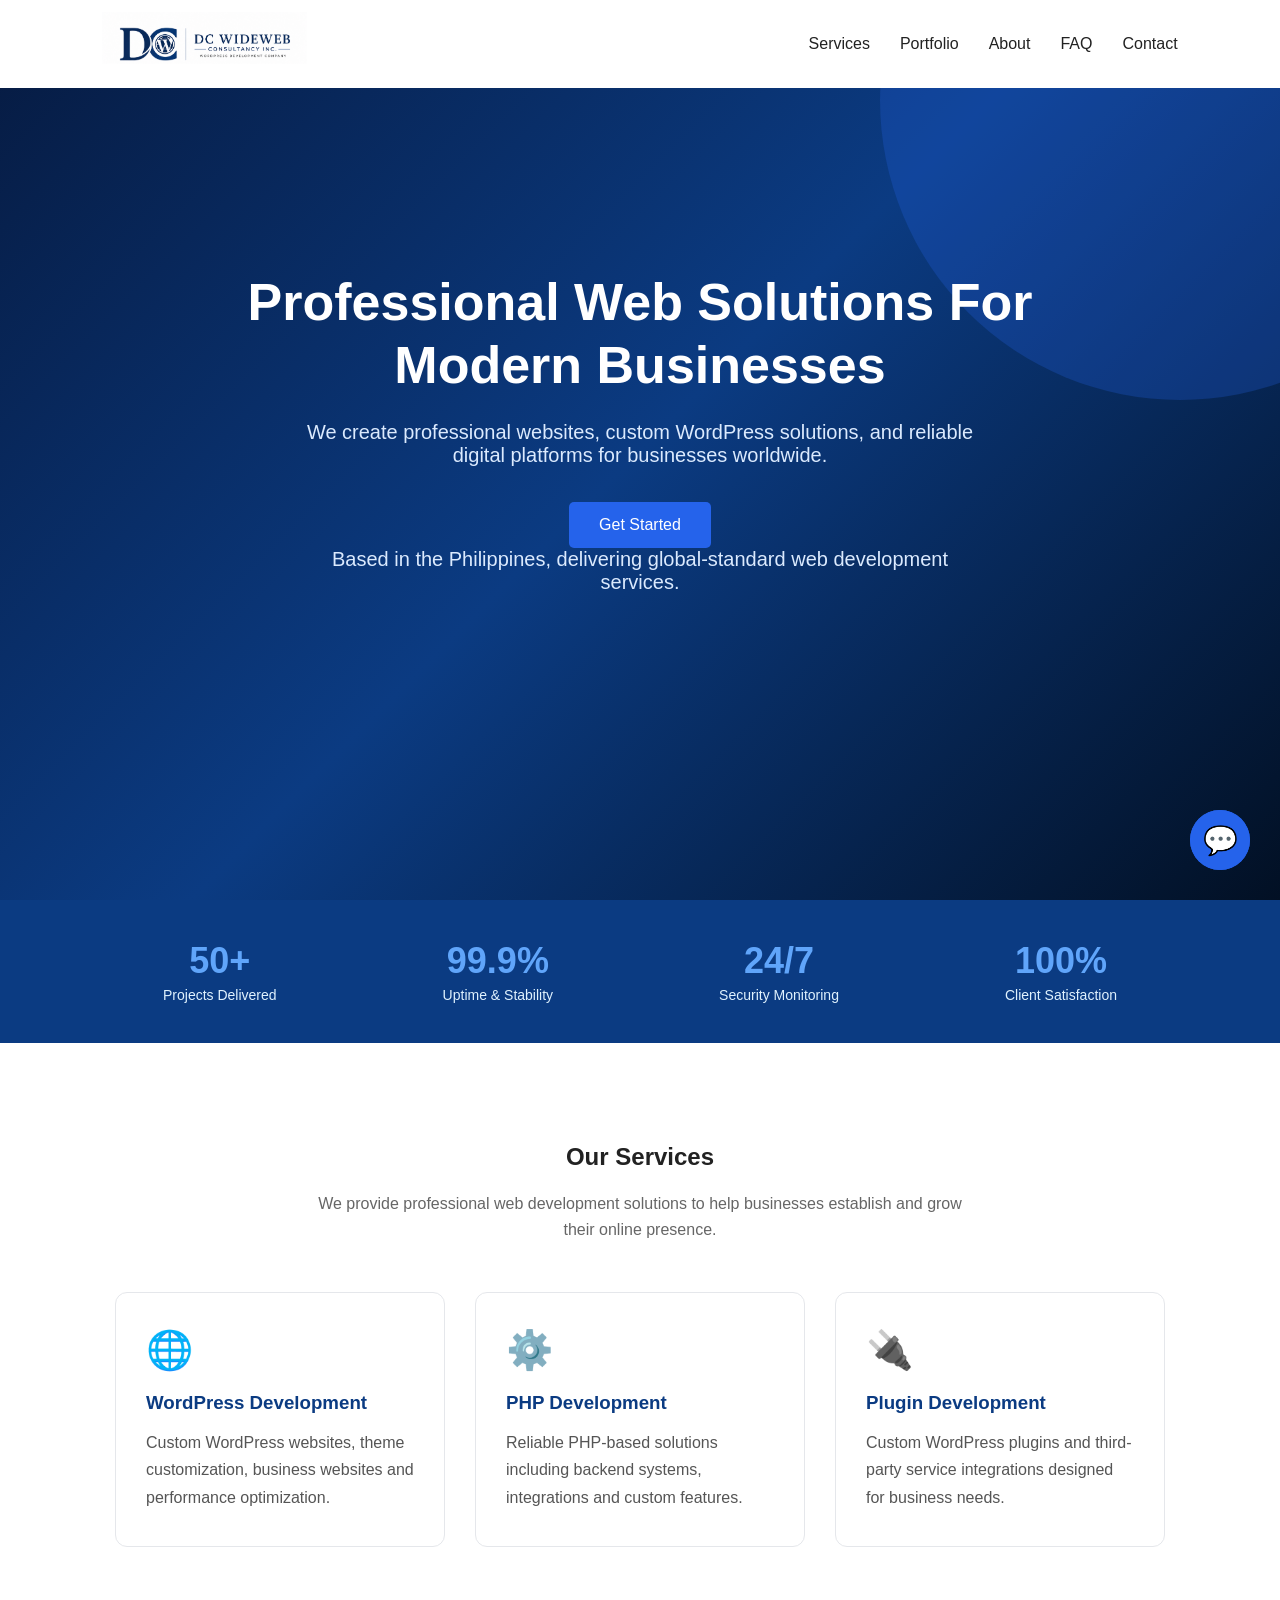
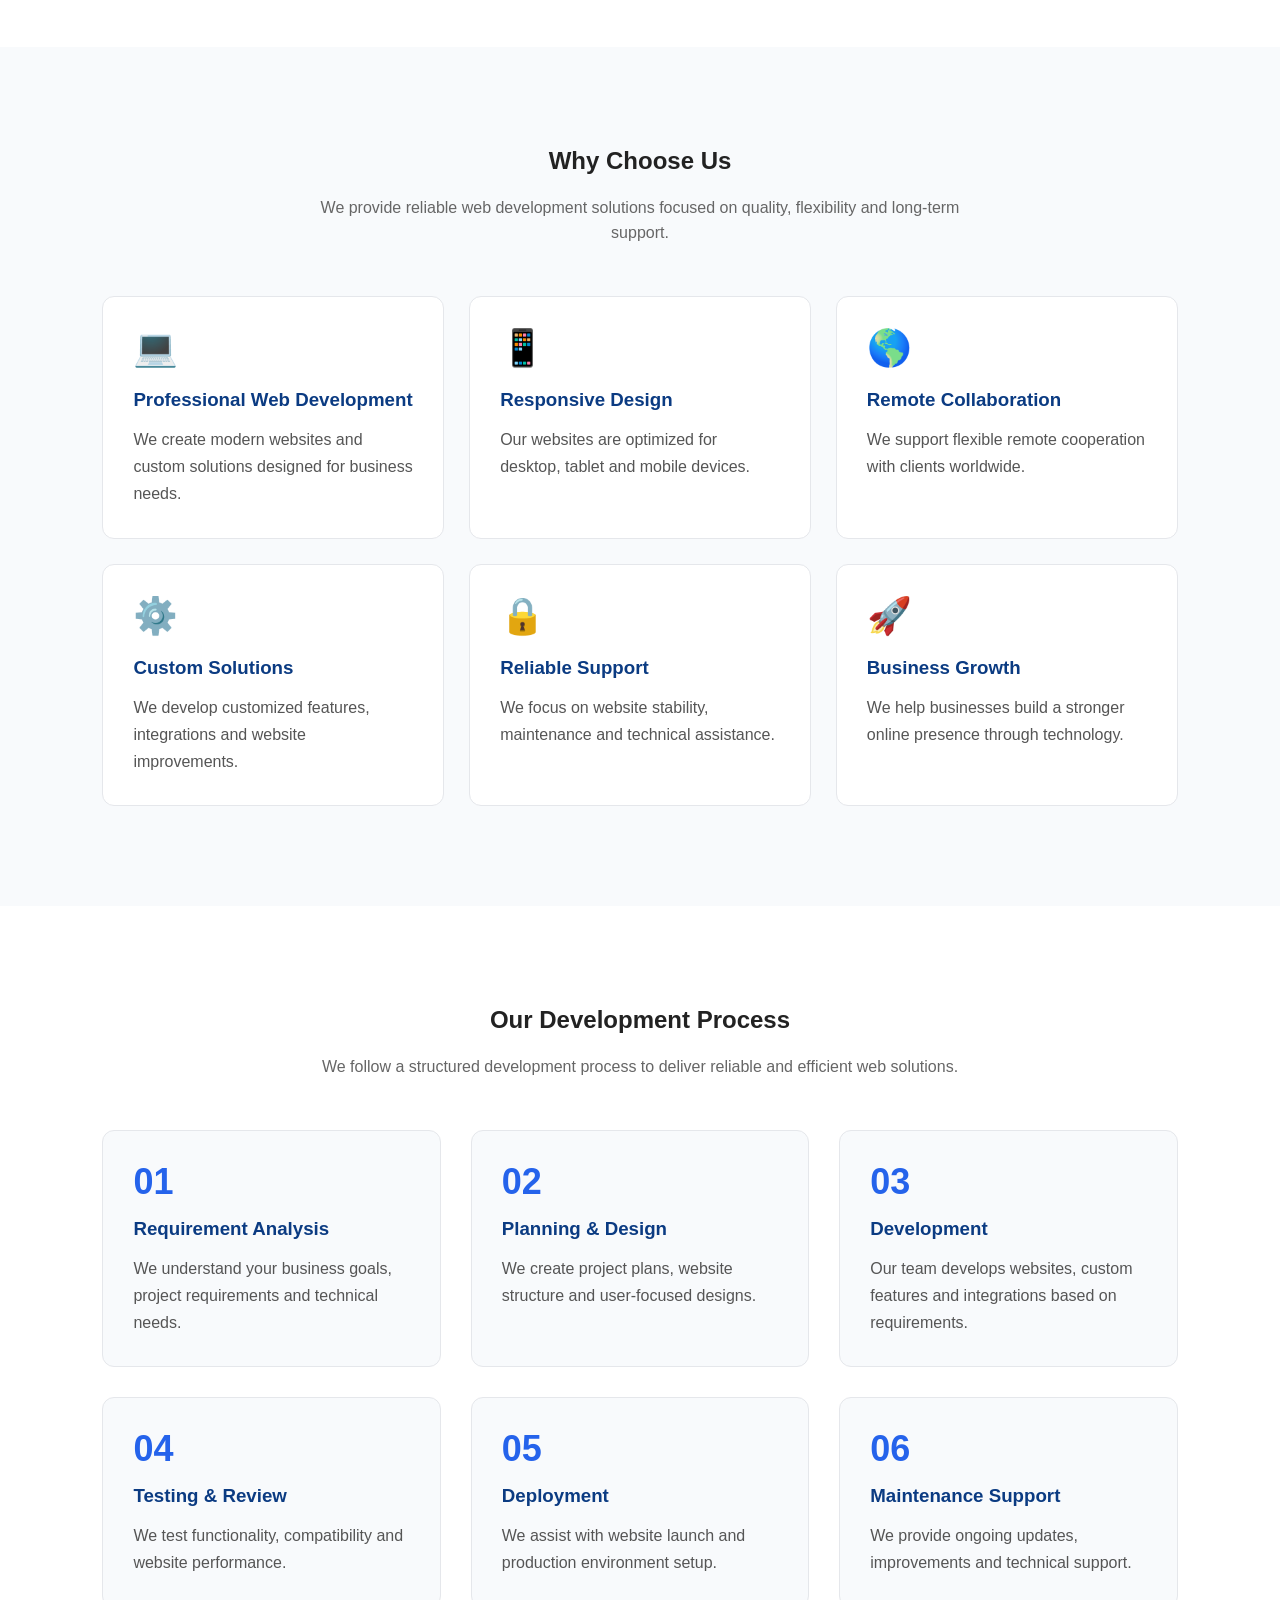
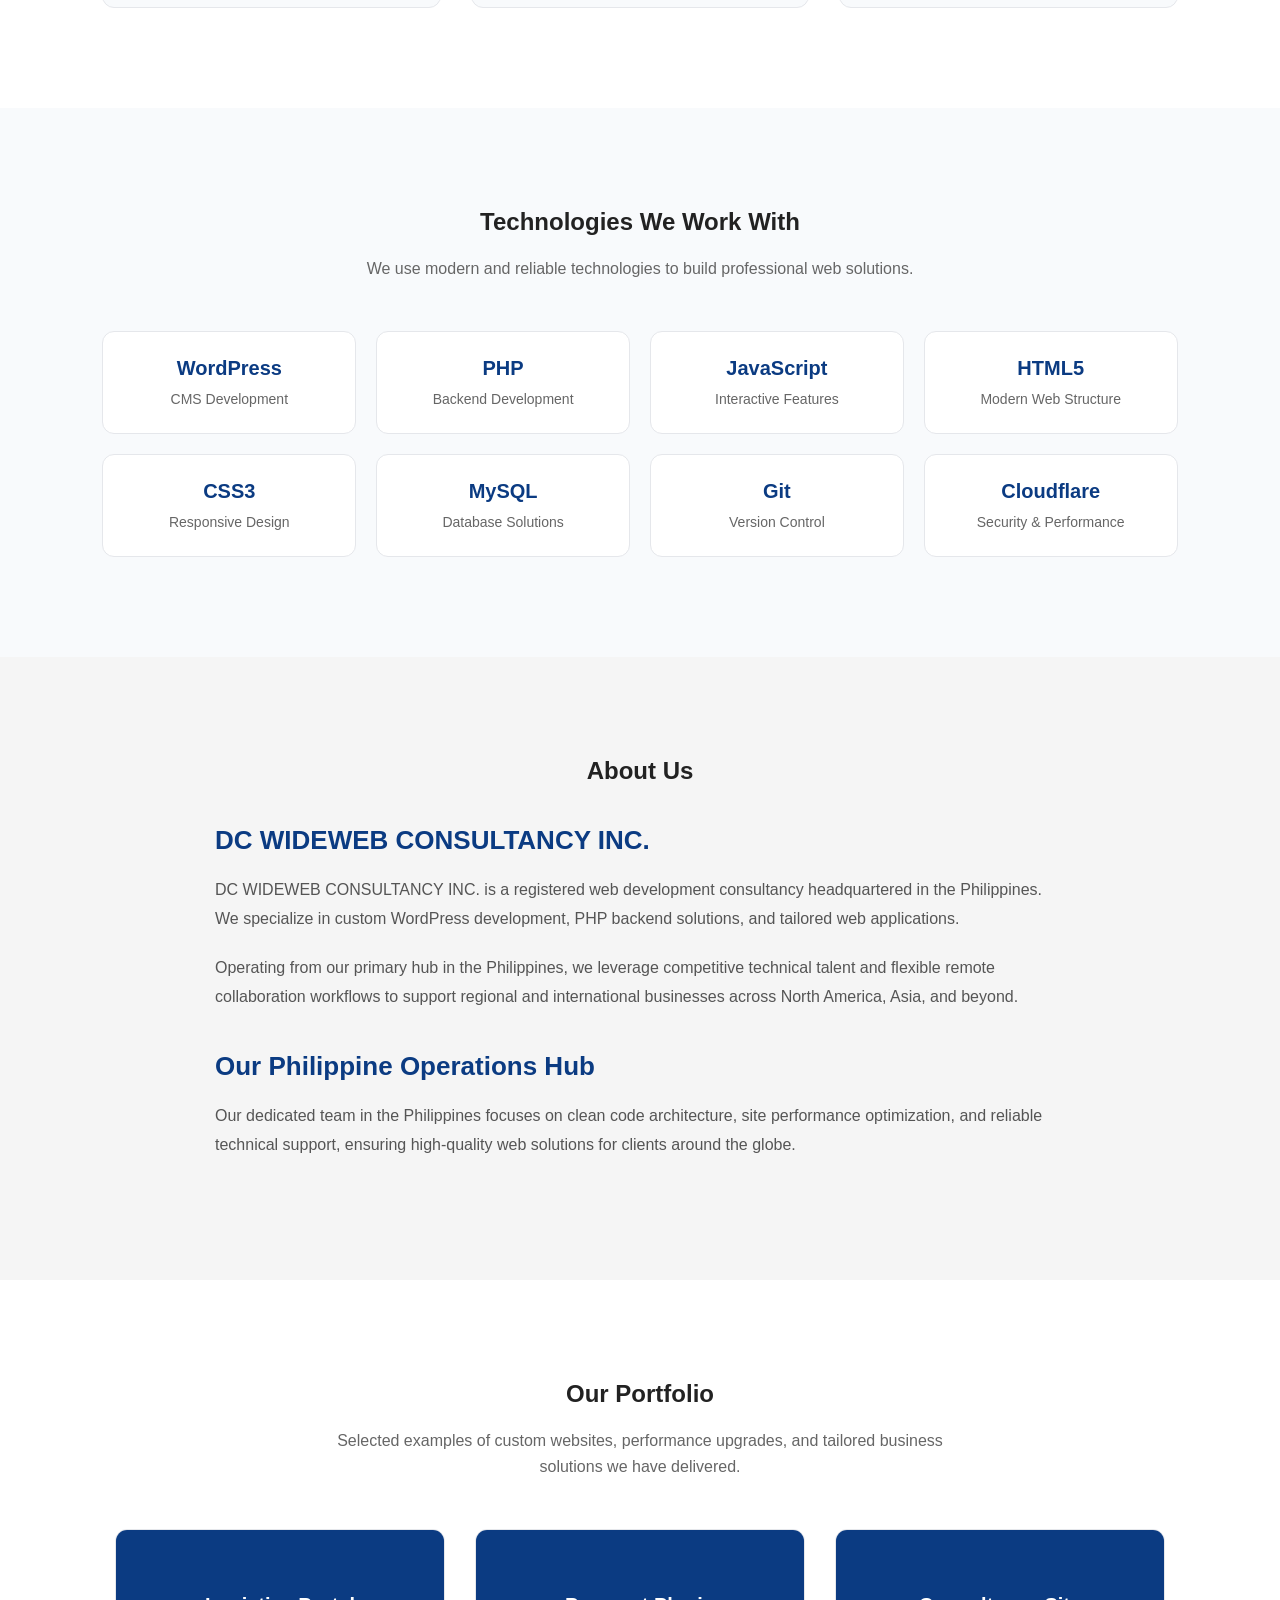
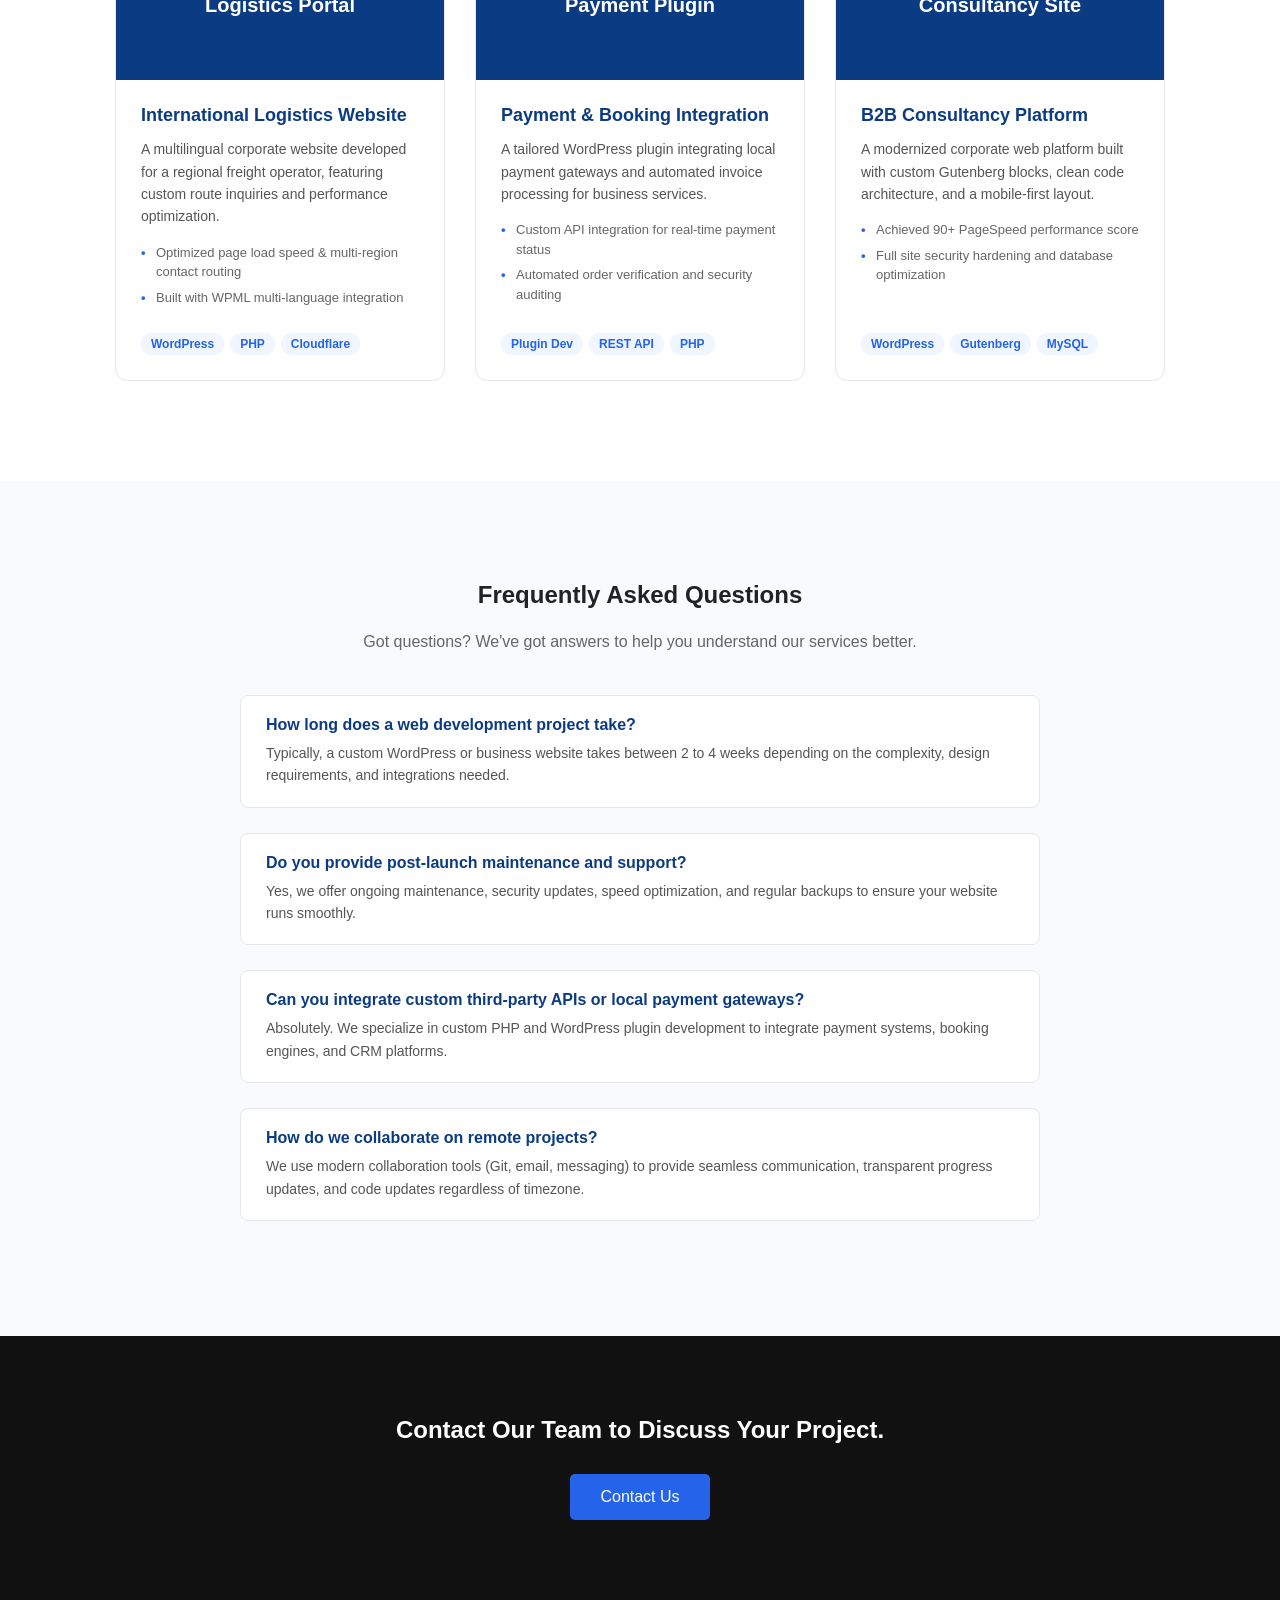
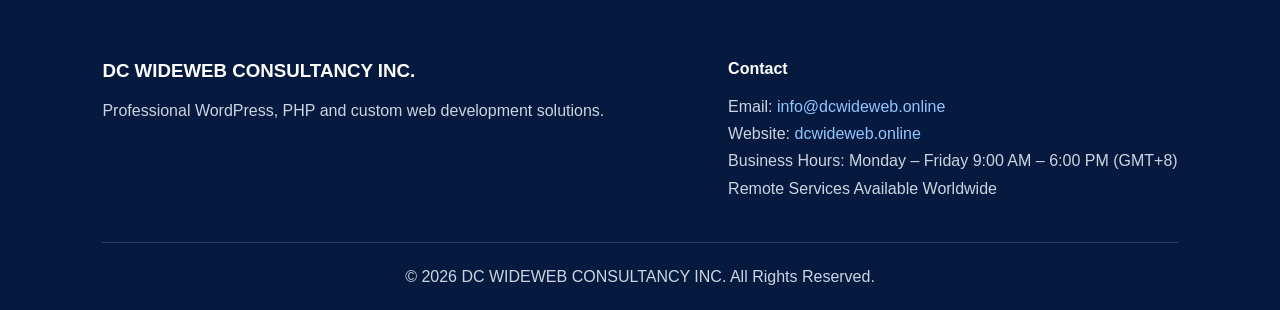
==== commit 455ad1f1: "Update index.html" ====
--- a/index.html
+++ b/index.html
@@ -60,17 +60,17 @@
 <button class="chat-button" onclick="toggleChat()" aria-label="Open Chat">💬</button>
     <!-- Main Content Area -->
     <main>
-        <!-- Hero Section -->
-        <section class="hero">
-            <div class="hero-content">
-                <h1>Professional Web Solutions For Modern Businesses</h1>
-                <p>We create professional websites, custom WordPress solutions, and reliable digital platforms for businesses worldwide.</p>
-                <a href="#contact" class="btn">Get Started</a>
-                <p class="hero-note">
-                    Serving clients with professional web development solutions.
-                </p>
-            </div>
-        </section>
+        <!-- Hero Section (更新底下文案) -->
+<section class="hero">
+    <div class="hero-content">
+        <h1>Professional Web Solutions For Modern Businesses</h1>
+        <p>We create professional websites, custom WordPress solutions, and reliable digital platforms for businesses worldwide.</p>
+        <a href="#contact" class="btn">Get Started</a>
+        <p class="hero-note">
+            Based in the Philippines, delivering global-standard web development services.
+        </p>
+    </div>
+</section>
 <!-- Stats Section -->
 <section class="section stats">
     <div class="stats-container">
@@ -255,18 +255,18 @@
             </div>
         </section>
 
-        <!-- About Section -->
-        <section id="about" class="section about">
-            <h2>About Us</h2>
-            <div class="about-content">
-                <h3>DC WIDEWEB CONSULTANCY INC.</h3>
-                <p>DC WIDEWEB CONSULTANCY INC. is a professional web development company specializing in WordPress development, PHP solutions, and custom web applications.</p>
-                <p>We help businesses build reliable, secure and scalable digital platforms through modern web technologies and customized development solutions.</p>
-
-                <h3 class="remote-title">Remote Development Team</h3>
-                <p>Our remote development team provides flexible and efficient technical support for businesses worldwide. Through remote collaboration and modern development workflows, we deliver high-quality web solutions regardless of location.</p>
-            </div>
-        </section>
+        <!-- About Section (更新簡介文案) -->
+<section id="about" class="section about">
+    <h2>About Us</h2>
+    <div class="about-content">
+        <h3>DC WIDEWEB CONSULTANCY INC.</h3>
+        <p>DC WIDEWEB CONSULTANCY INC. is a registered web development consultancy headquartered in the Philippines. We specialize in custom WordPress development, PHP backend solutions, and tailored web applications.</p>
+        <p>Operating from our primary hub in the Philippines, we leverage competitive technical talent and flexible remote collaboration workflows to support regional and international businesses across North America, Asia, and beyond.</p>
+
+        <h3 class="remote-title">Our Philippine Operations Hub</h3>
+        <p>Our dedicated team in the Philippines focuses on clean code architecture, site performance optimization, and reliable technical support, ensuring high-quality web solutions for clients around the globe.</p>
+    </div>
+</section>
 
         <!-- Portfolio Section -->
         <section id="portfolio" class="section portfolio">
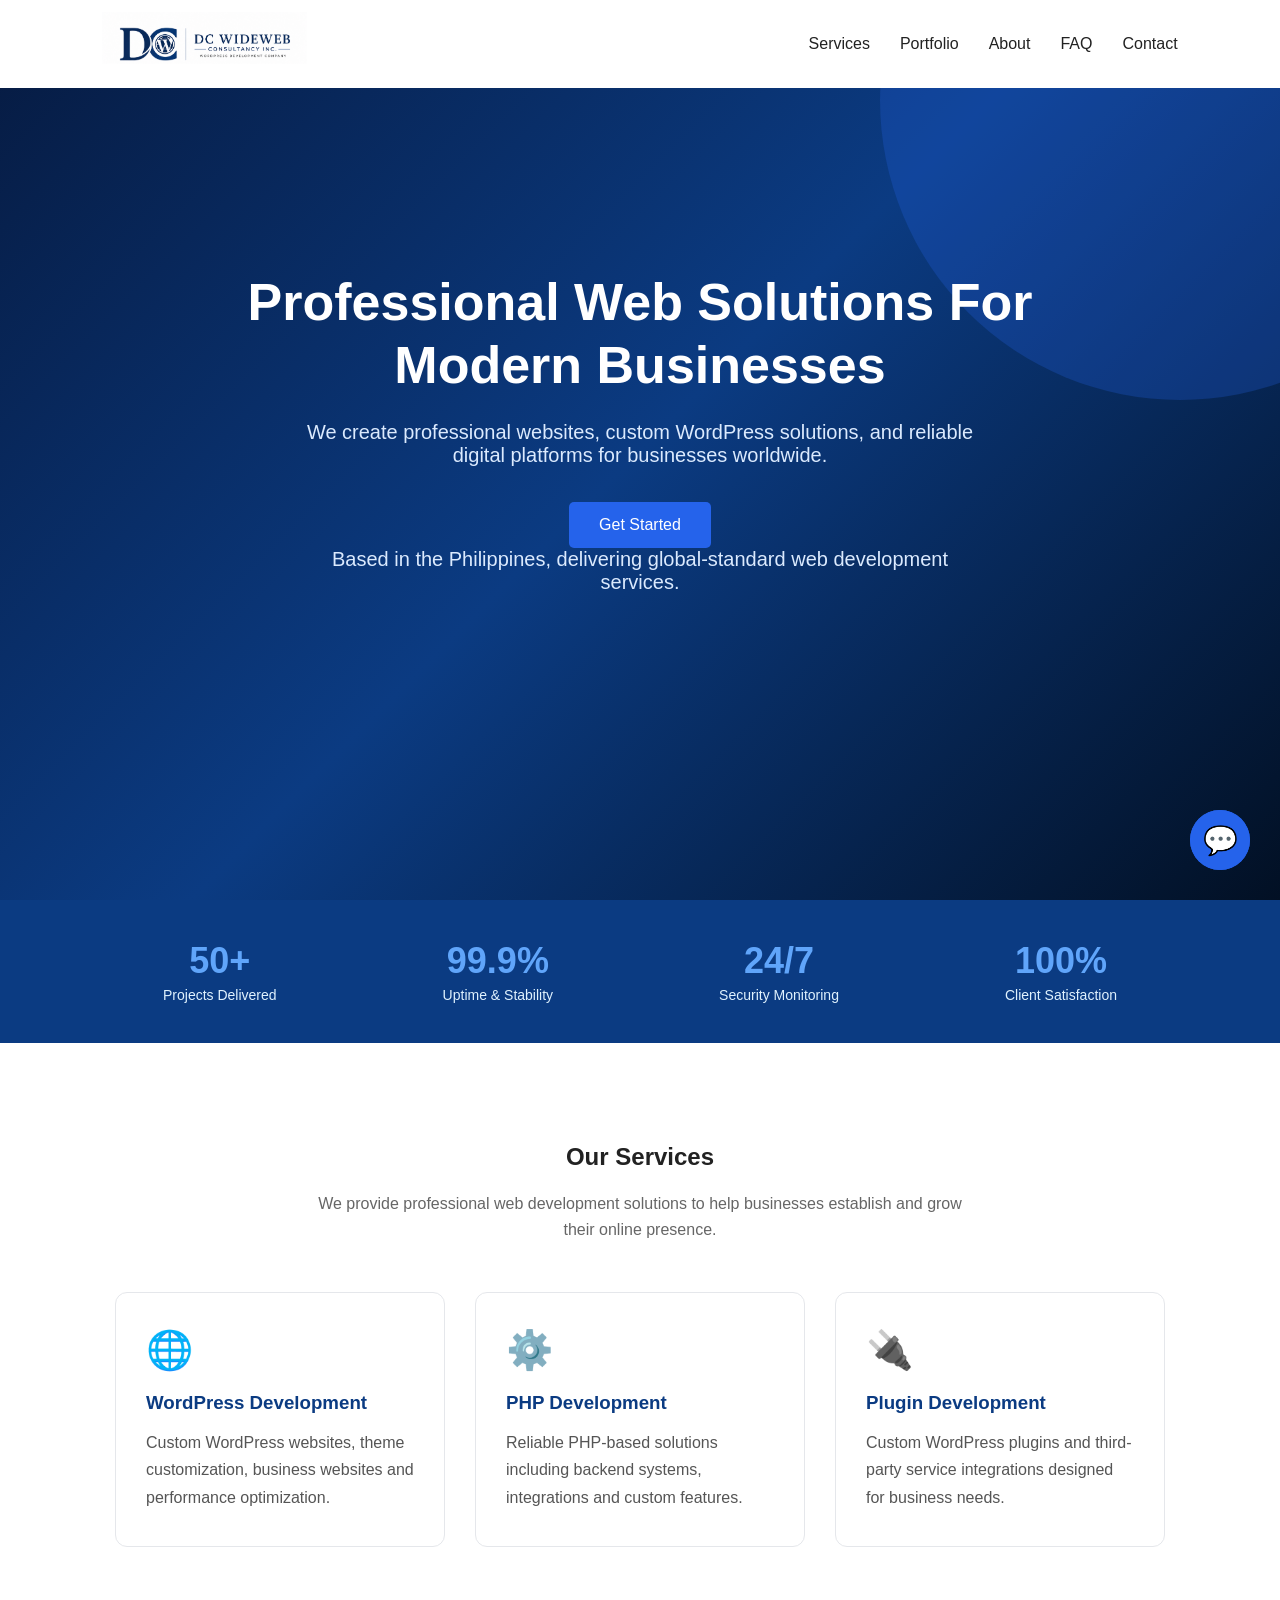
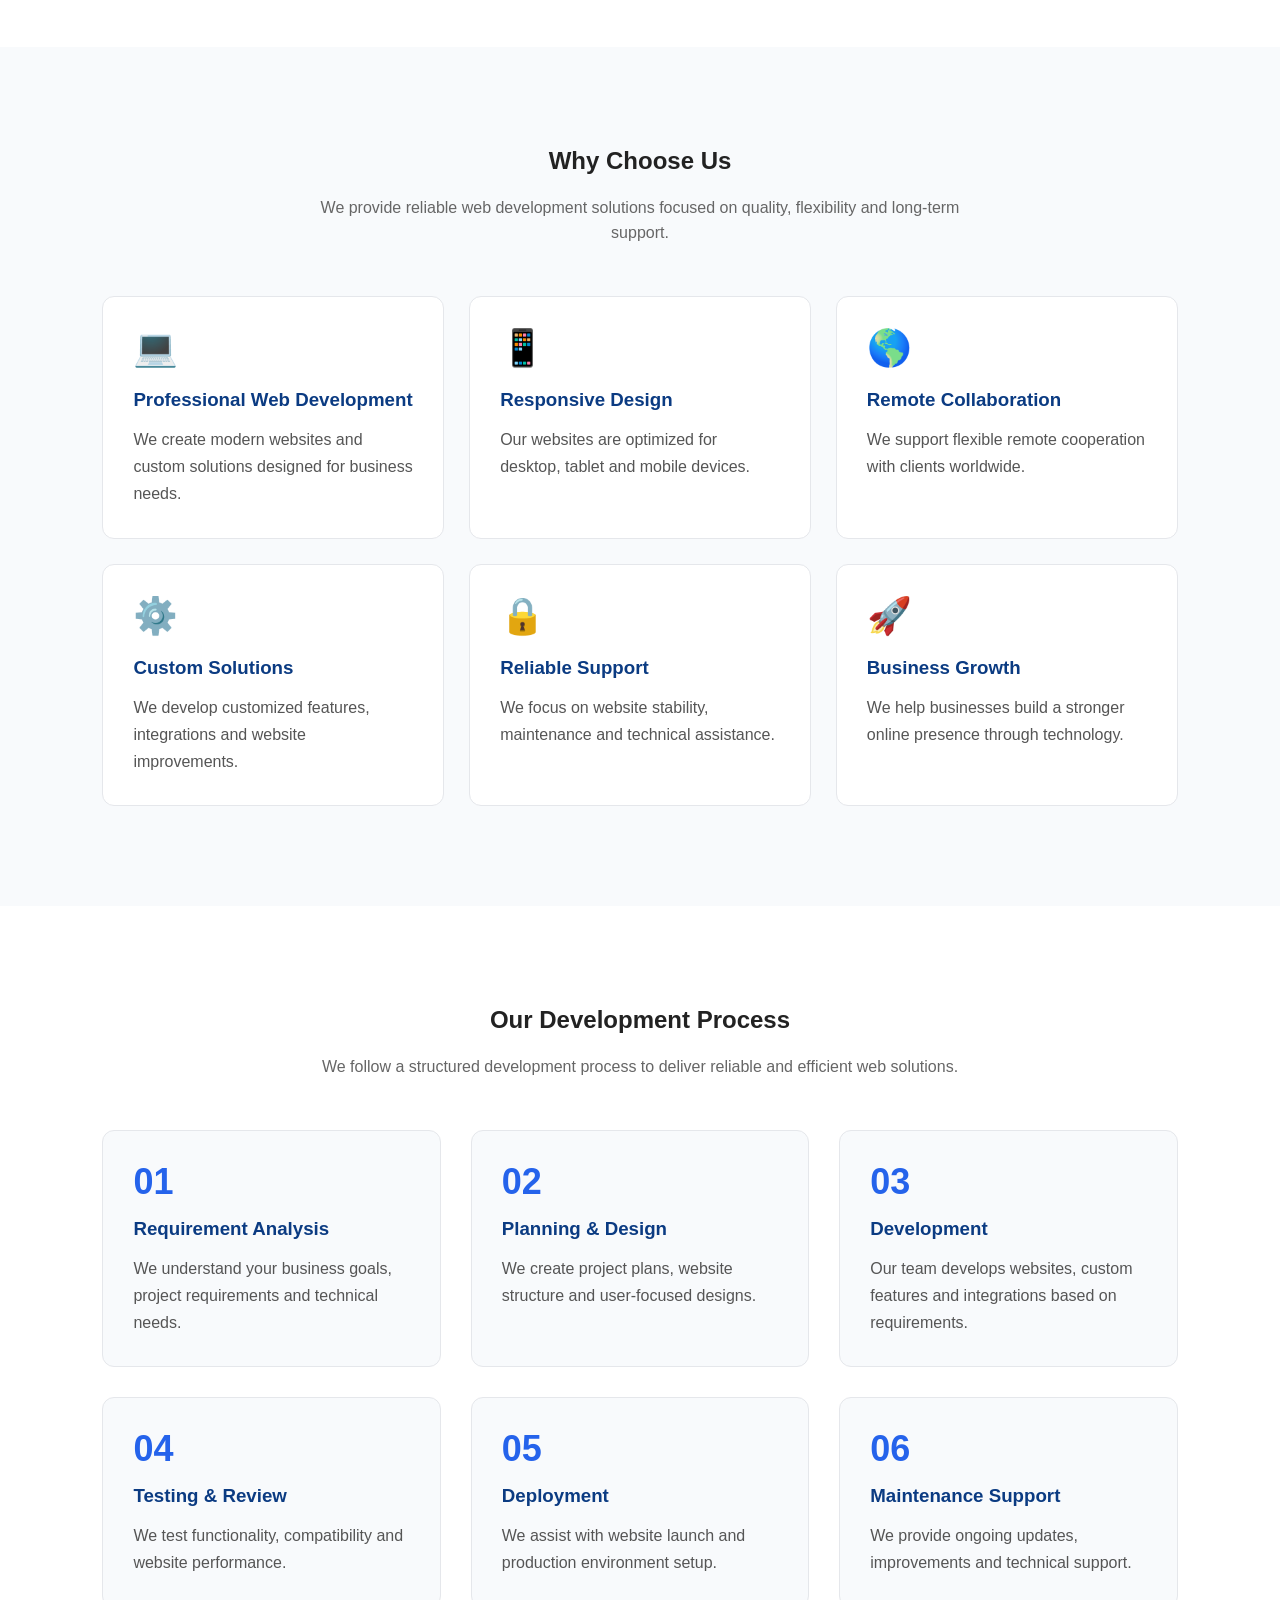
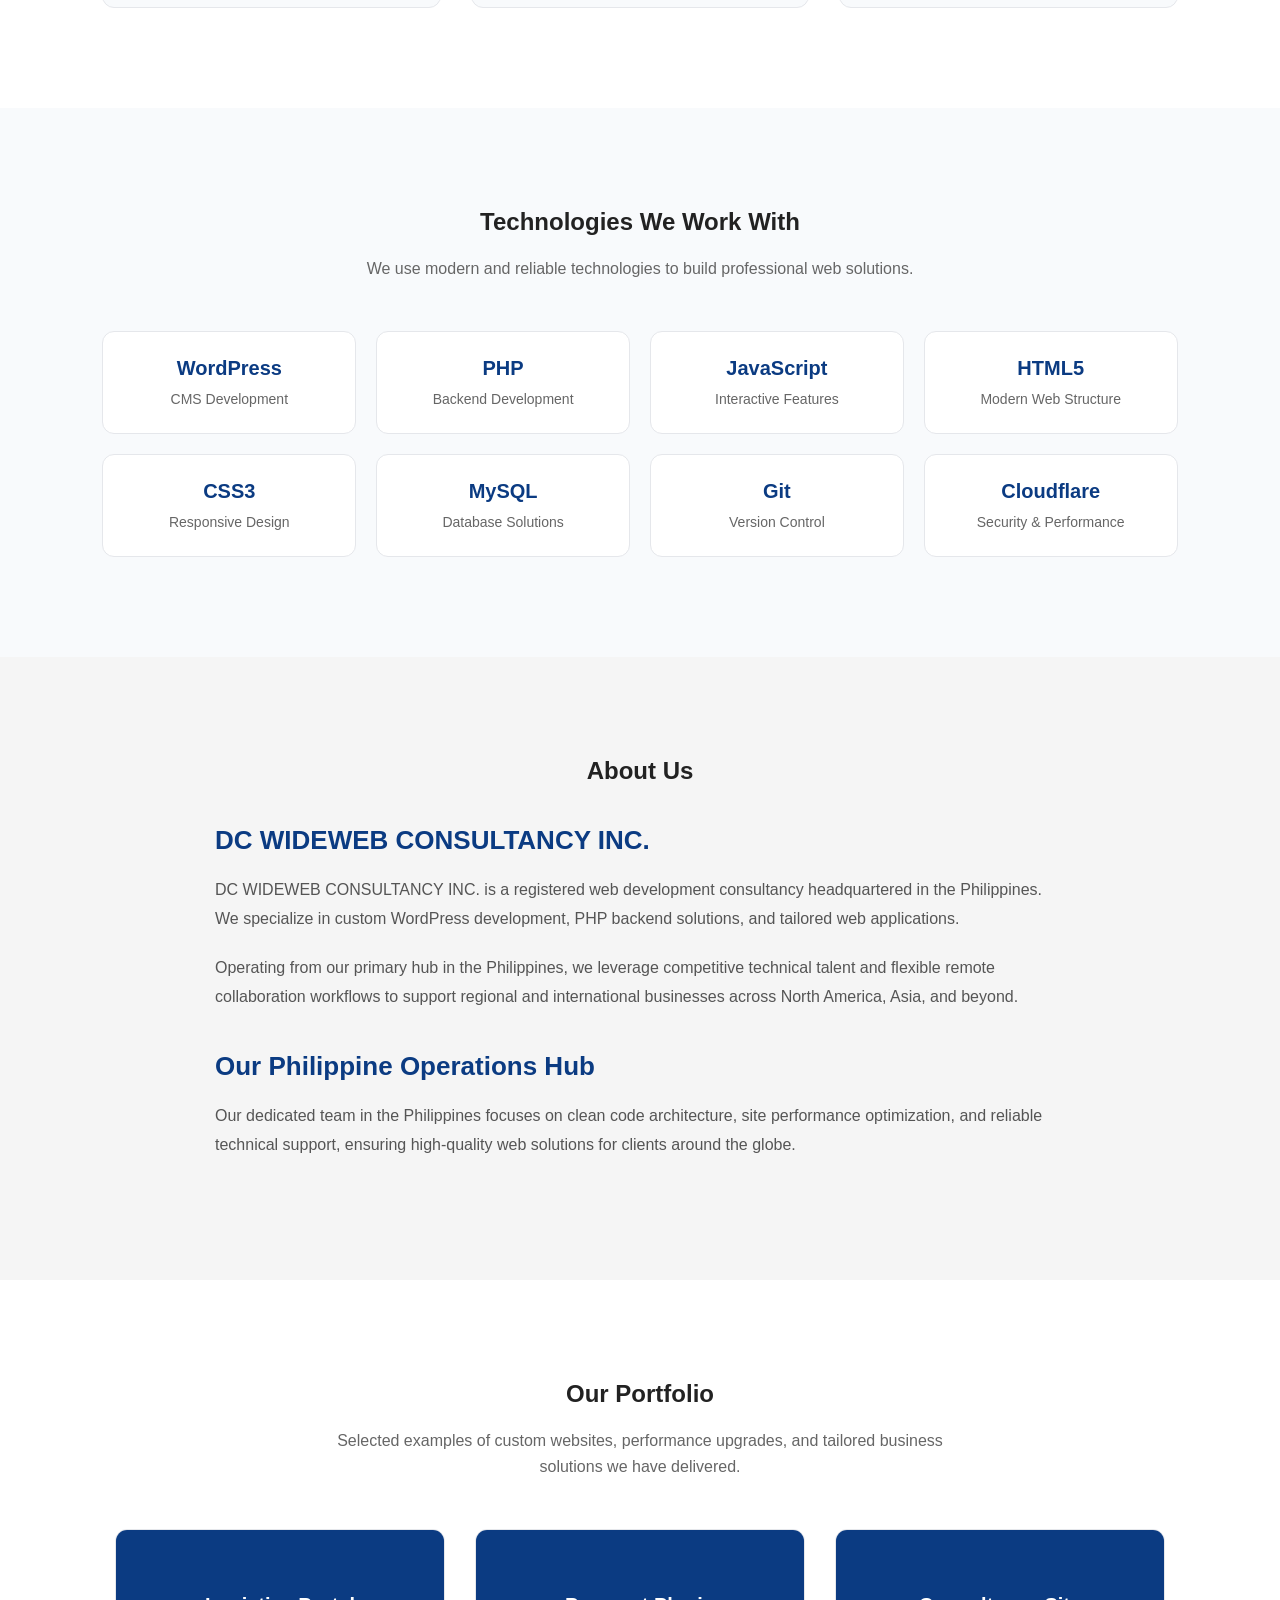
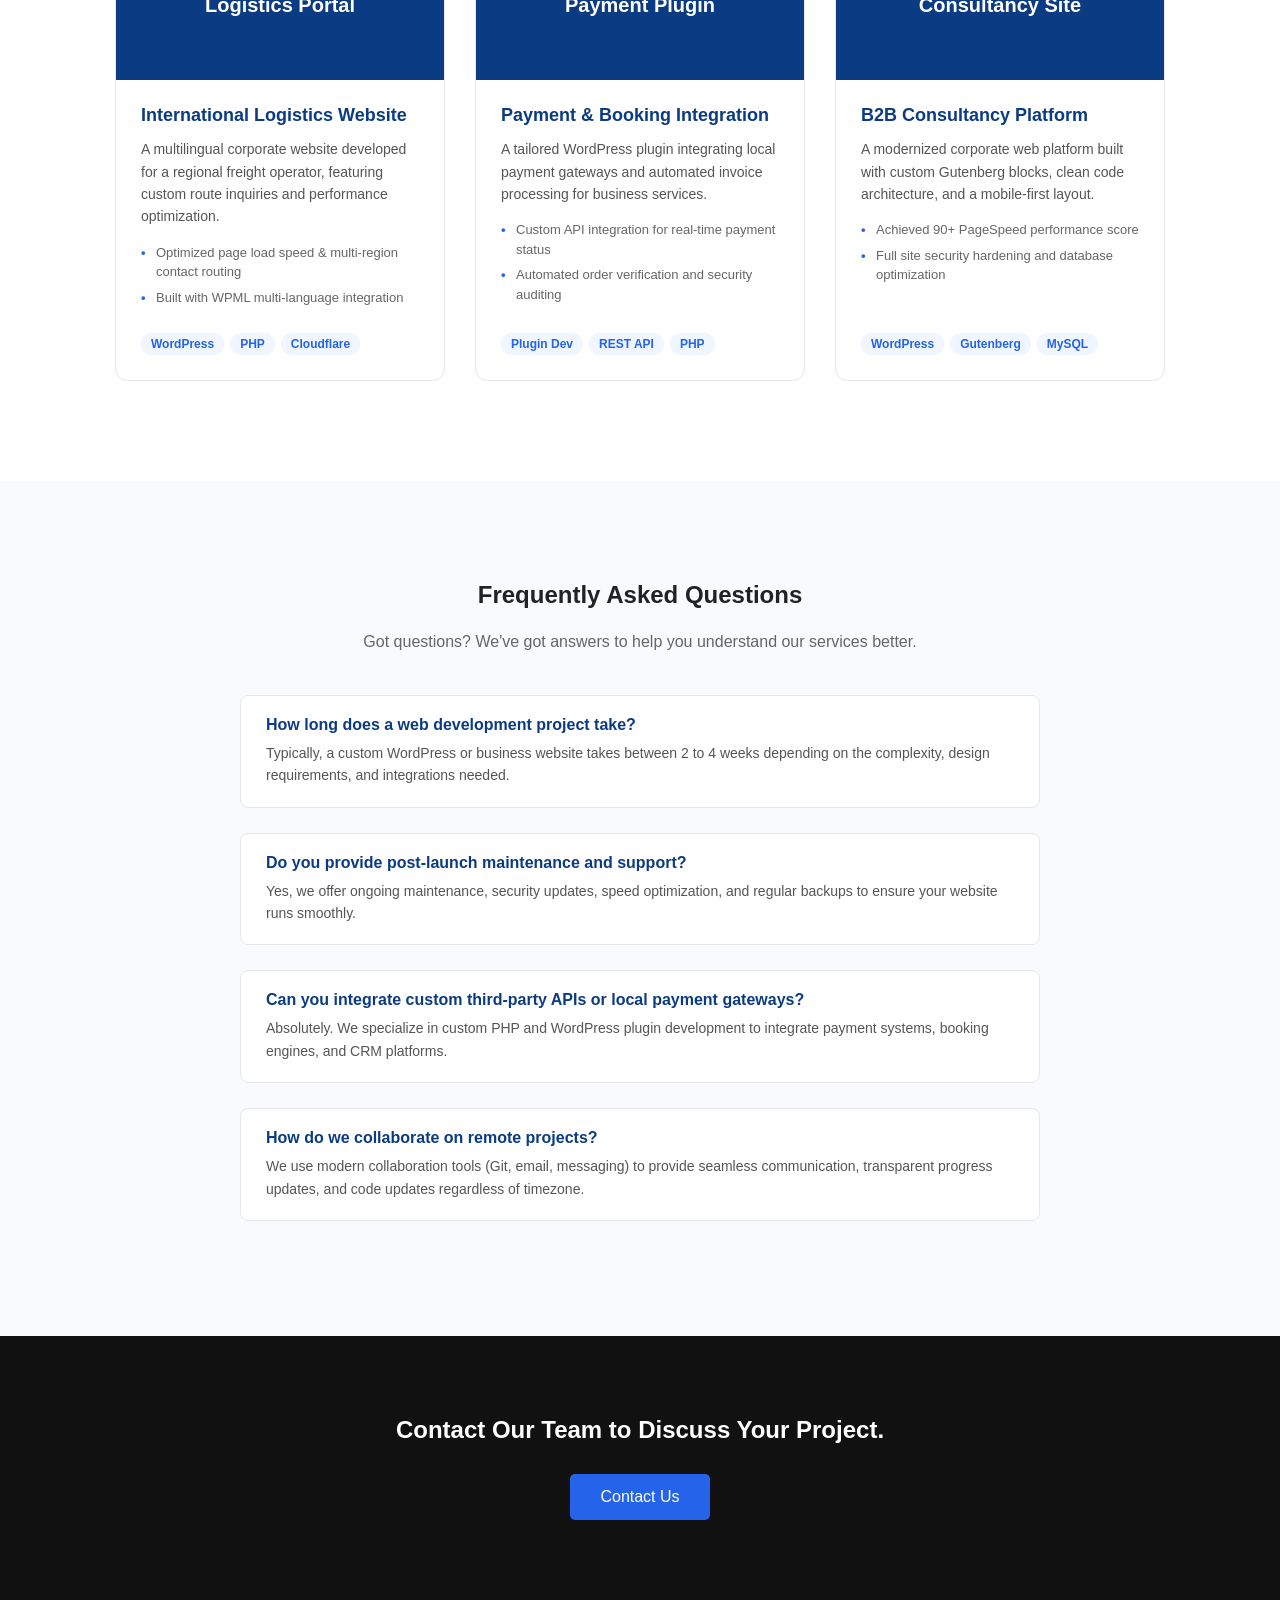
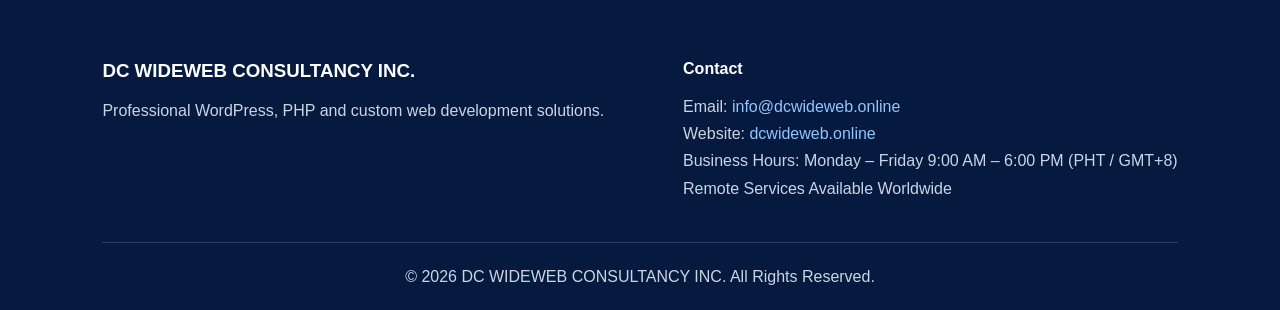
==== commit 7777a435: "Update index.html" ====
--- a/index.html
+++ b/index.html
@@ -372,7 +372,7 @@
                 <h4>Contact</h4>
                 <p>Email: <a href="mailto:info@dcwideweb.online">info@dcwideweb.online</a></p>
                 <p>Website: <a href="https://dcwideweb.online">dcwideweb.online</a></p>
-                <p style="white-space: nowrap;">Business Hours: Monday – Friday 9:00 AM – 6:00 PM (GMT+8)</p>
+                <p>Business Hours: Monday – Friday 9:00 AM – 6:00 PM (PHT / GMT+8)</p>
                 <p>Remote Services Available Worldwide</p>
             </div>
         </div>
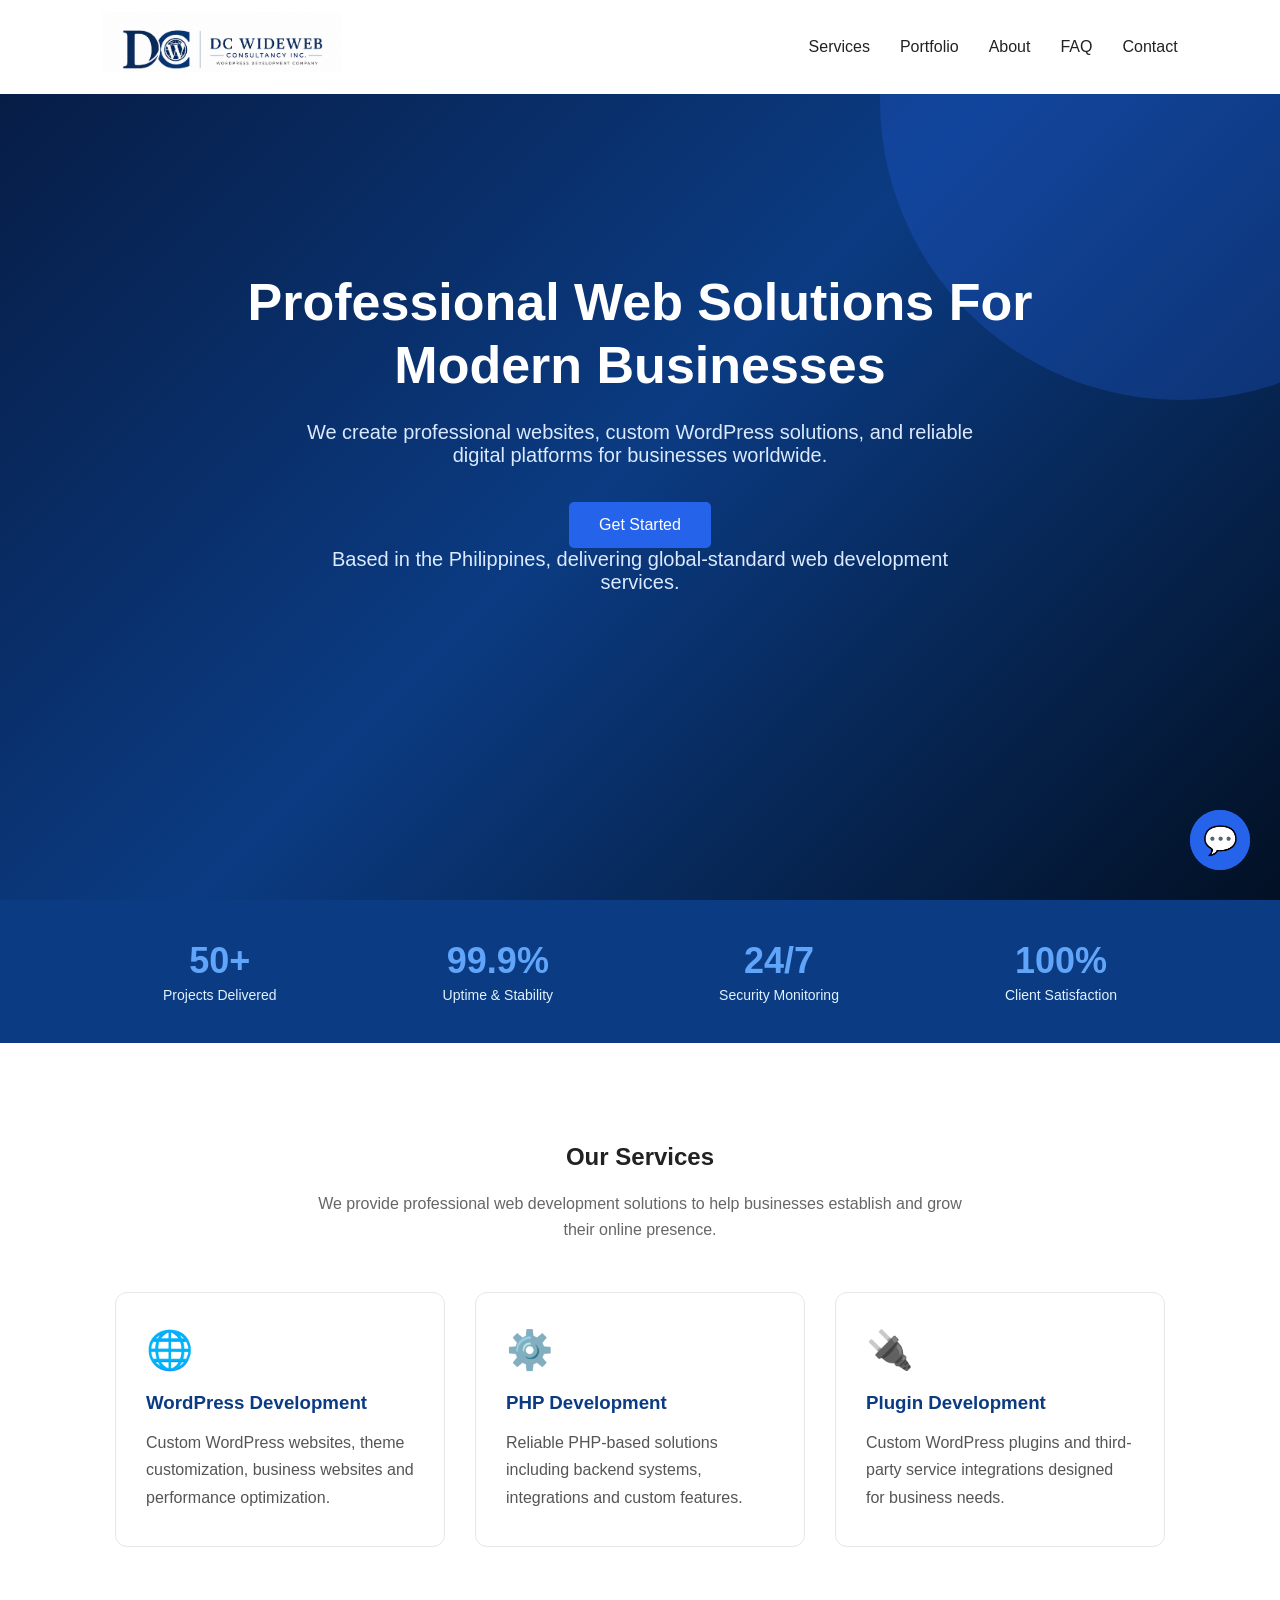
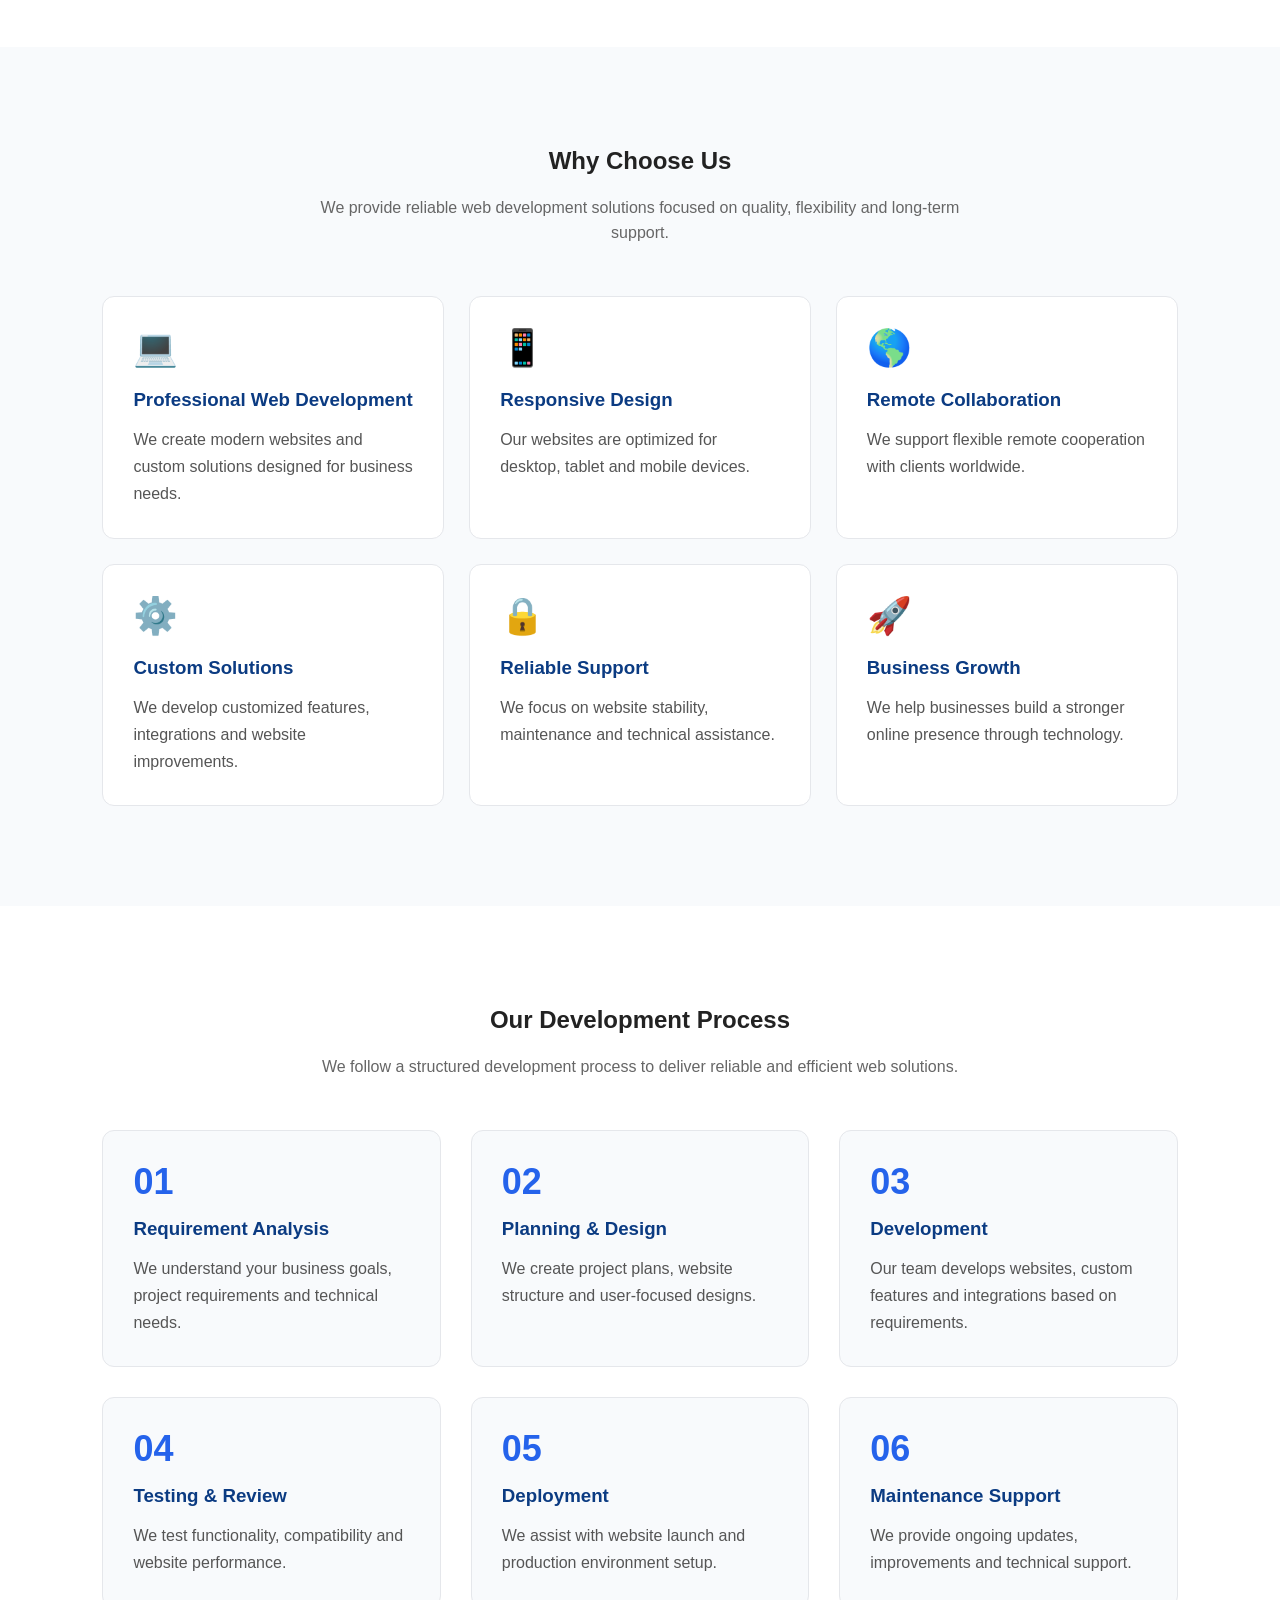
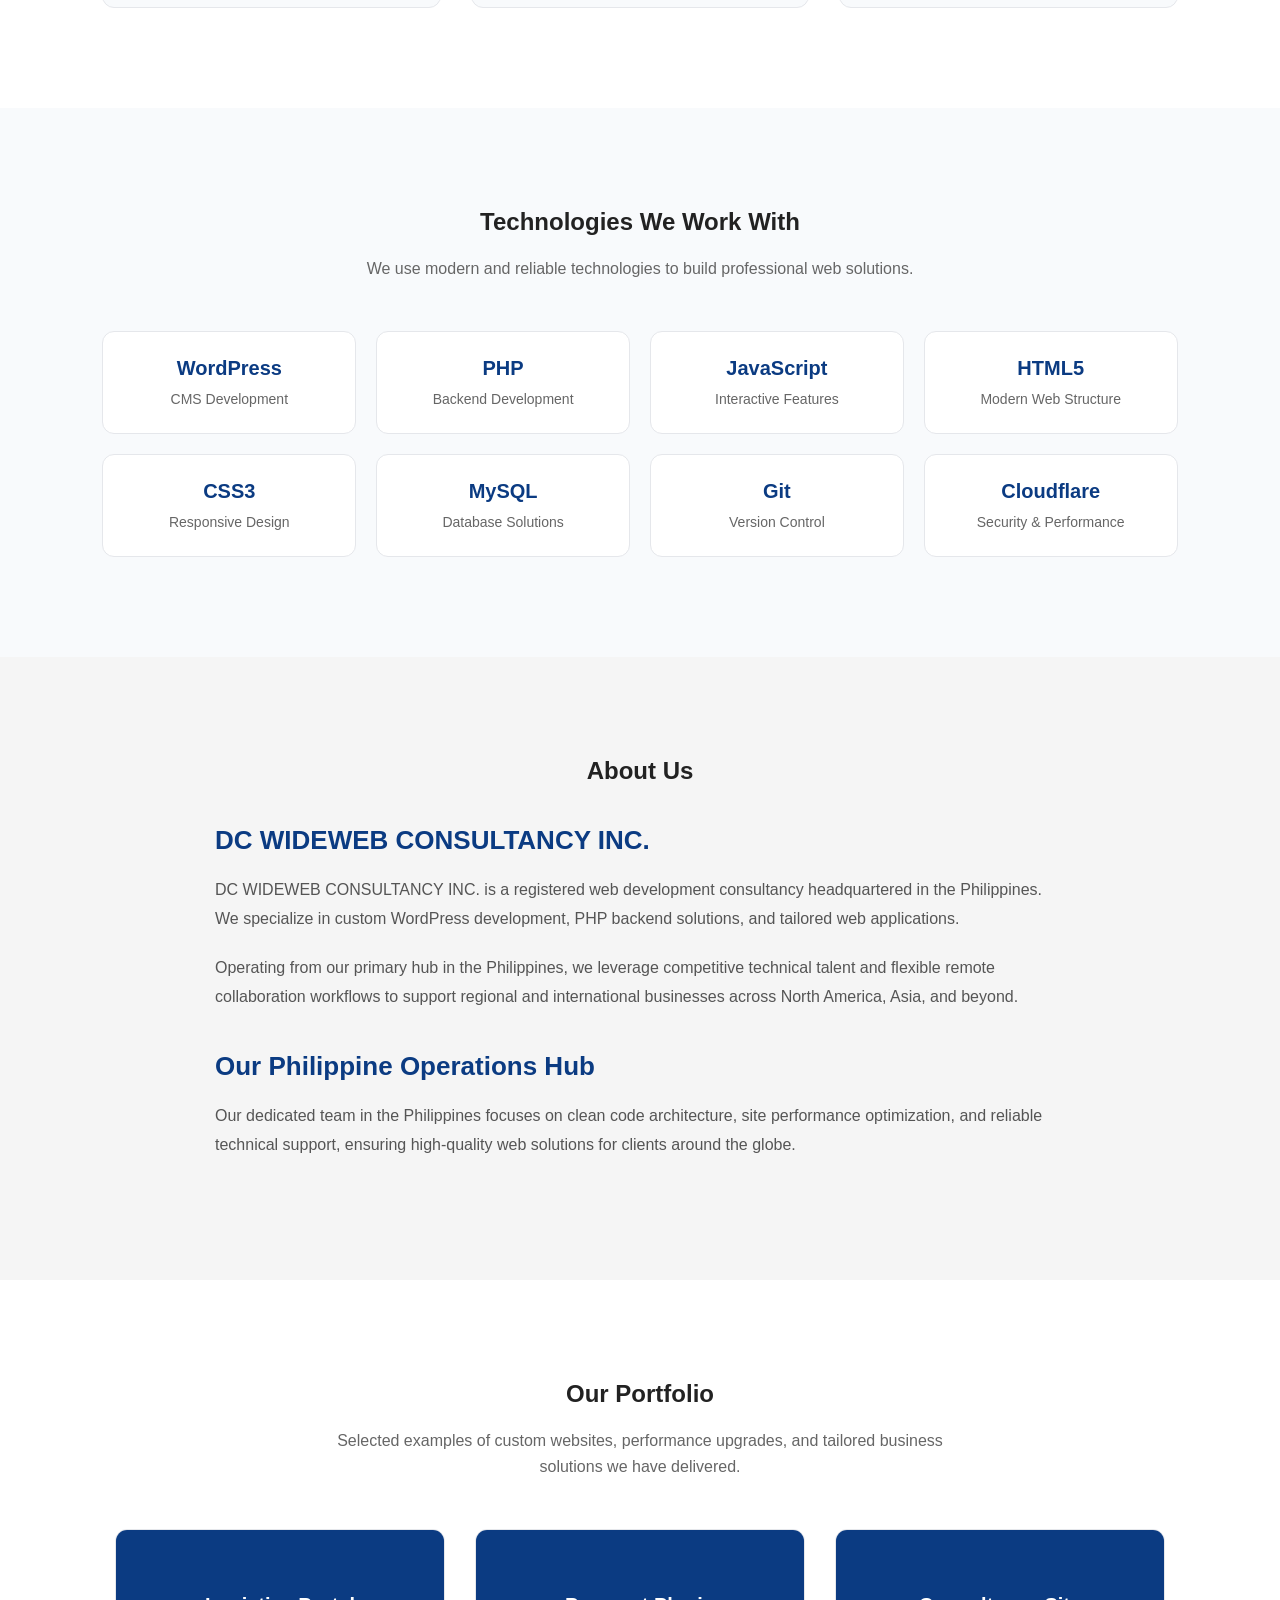
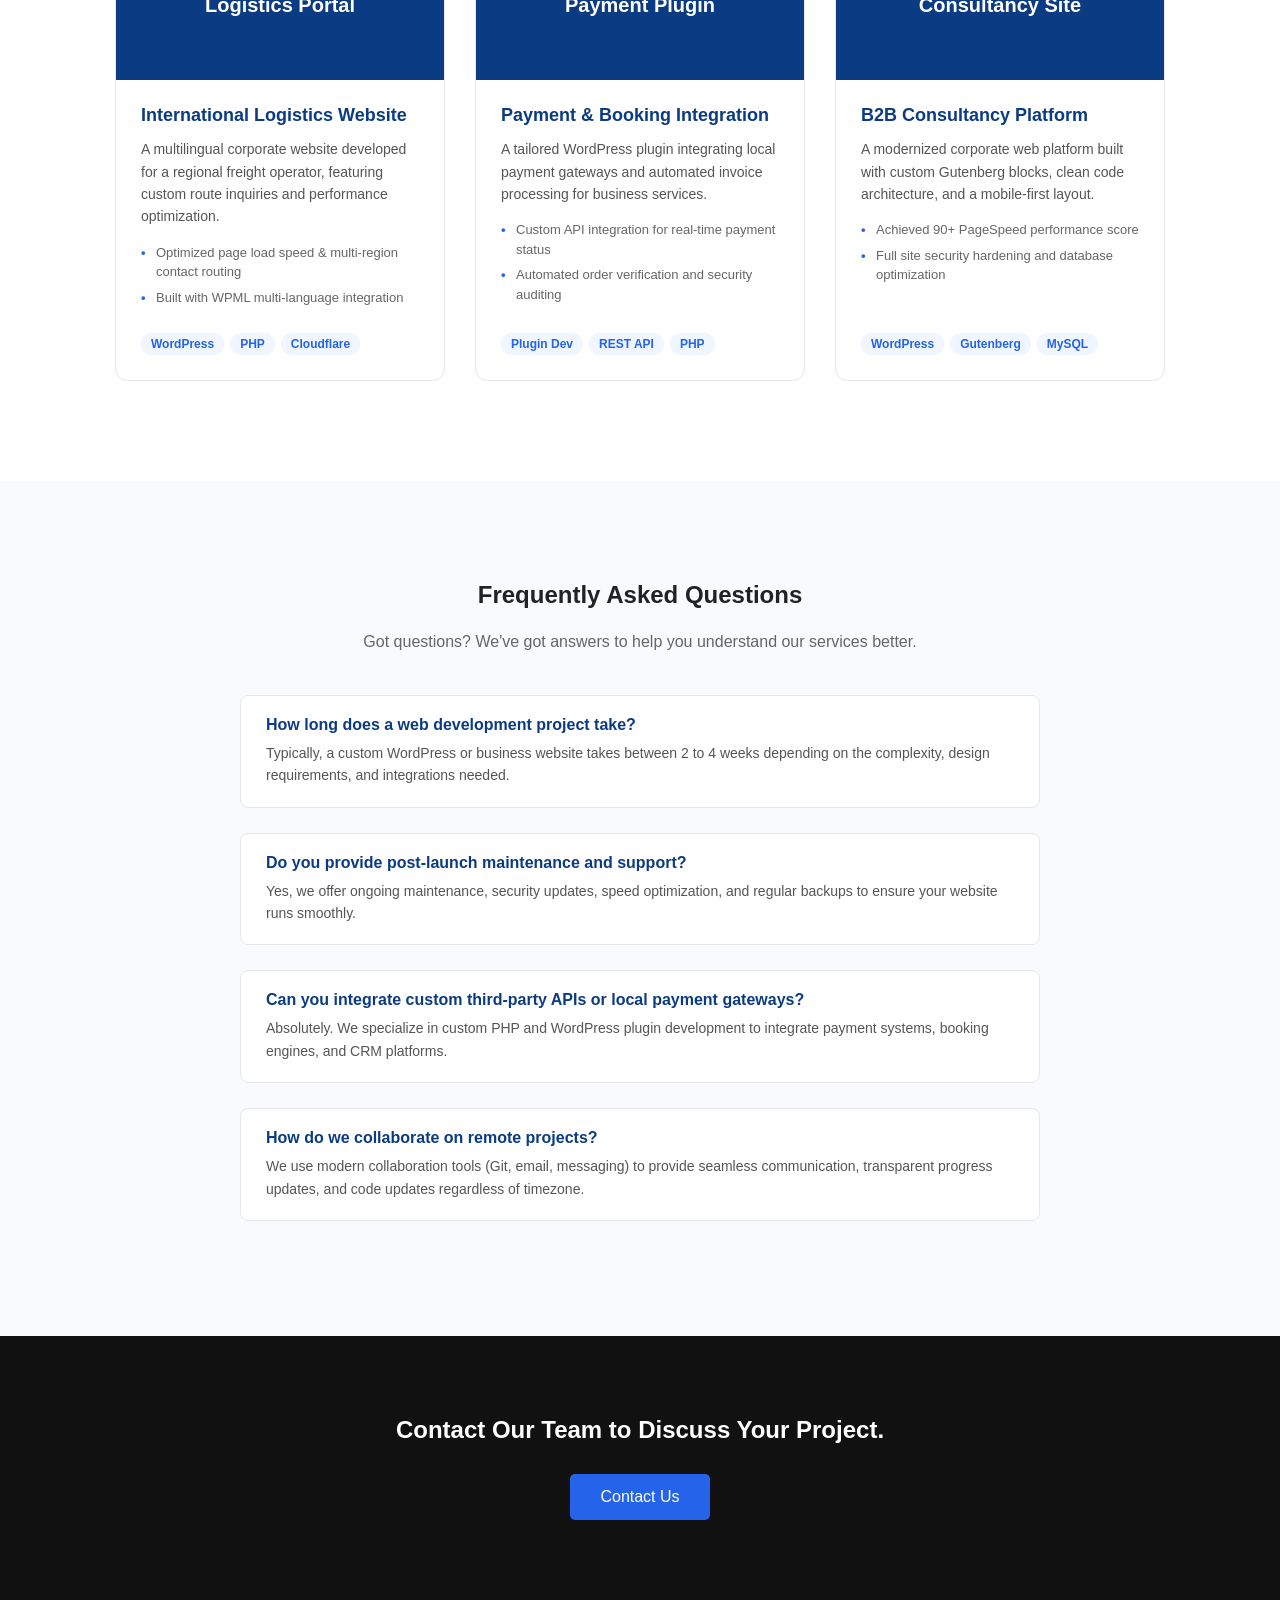
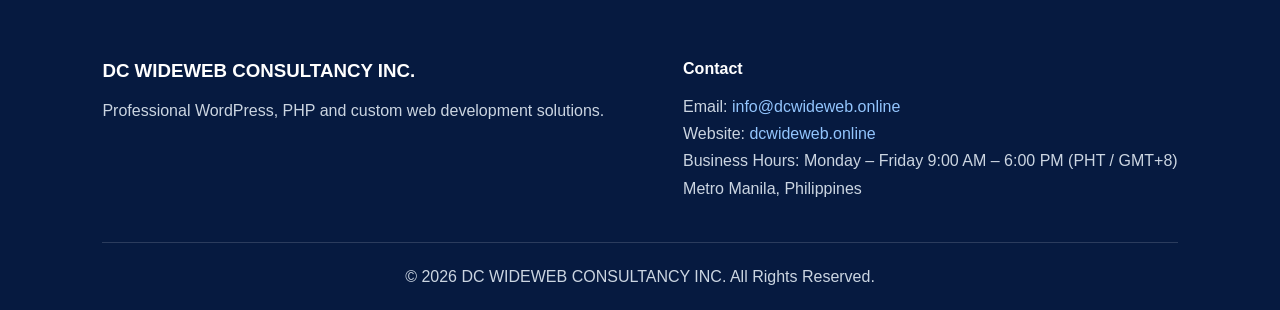
==== commit 5e6615f2: "Update index.html" ====
--- a/index.html
+++ b/index.html
@@ -373,7 +373,7 @@
                 <p>Email: <a href="mailto:info@dcwideweb.online">info@dcwideweb.online</a></p>
                 <p>Website: <a href="https://dcwideweb.online">dcwideweb.online</a></p>
                 <p>Business Hours: Monday – Friday 9:00 AM – 6:00 PM (PHT / GMT+8)</p>
-                <p>Remote Services Available Worldwide</p>
+                <p>Metro Manila, Philippines</p>
             </div>
         </div>
 
--- a/style.css
+++ b/style.css
@@ -46,8 +46,10 @@
 }
 
 .logo img {
-    height: 60px;
+    max-height: 70px;
     width: auto;
+    display: block;
+    transition: opacity 0.3s ease;
 }
 
 .logo img:hover {
